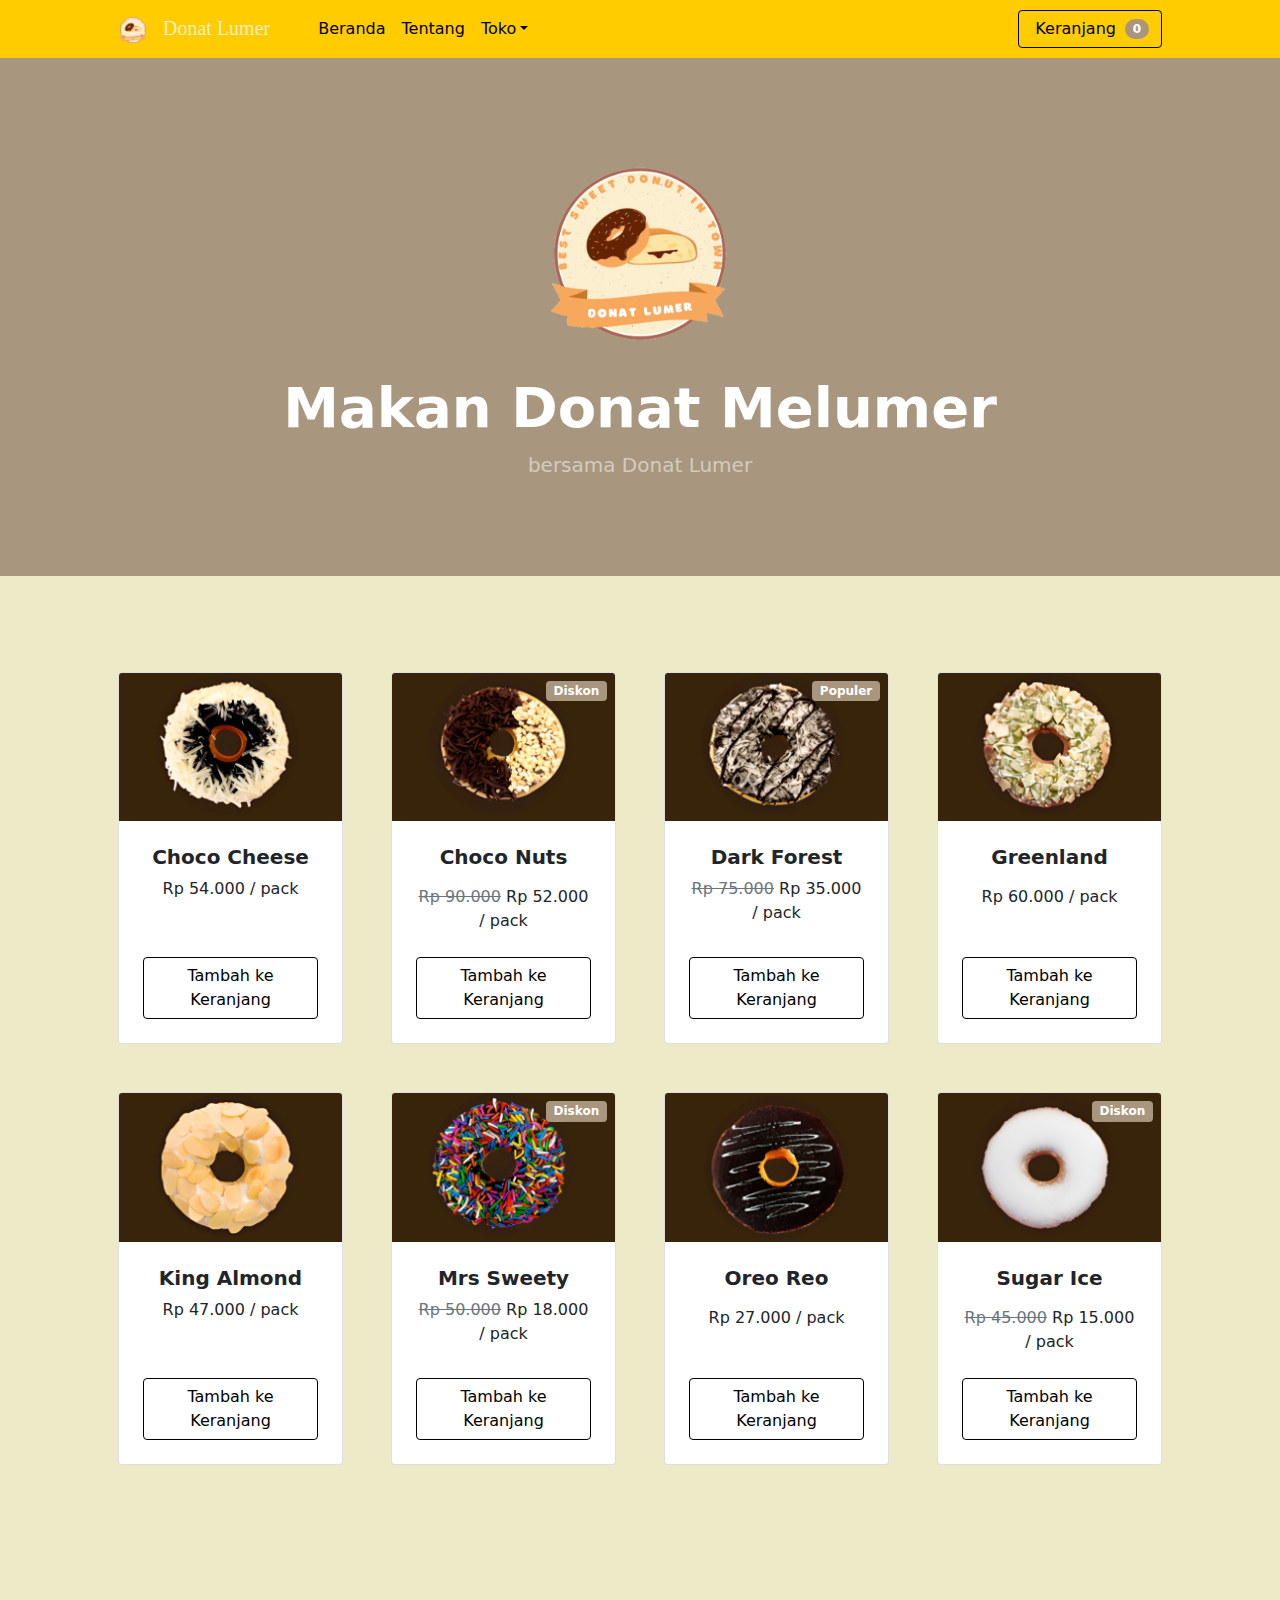
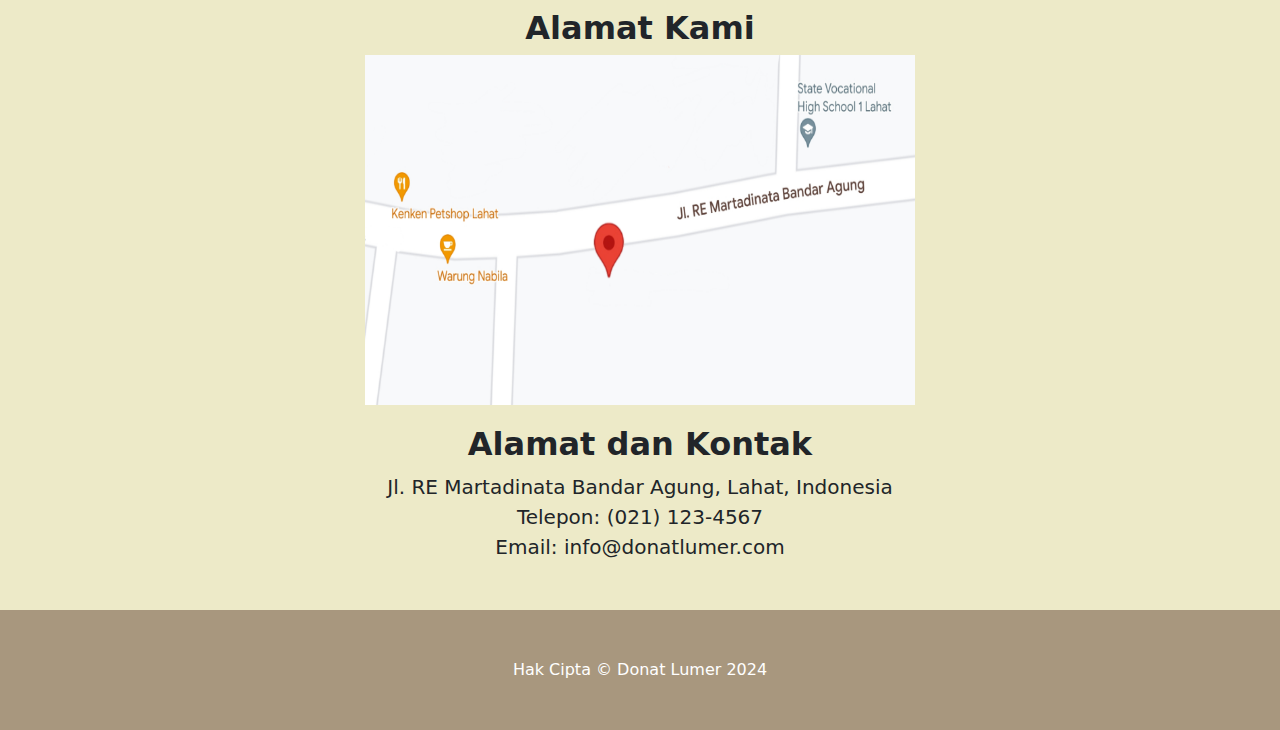
==== index.html @ 9f51c9f5 "Add files via upload" ====
<!DOCTYPE html>
<html lang="id">
<head>
    <meta charset="utf-8" />
    <meta name="viewport" content="width=device-width, initial-scale=1, shrink-to-fit=no" />
    <meta name="description" content="Toko Donat Lumer" />
    <meta name="author" content="Donat Lumer" />
    <title>Beranda Toko - Donat Lumer</title>
    <link rel="icon" type="image/x-icon" href="assets/logo.ico" />
    <link href="css/styles.css" rel="stylesheet" />
    <style>
        body {
            background-color: #EDEAC8;
        }
        .navbar {
            background-color: #ffcc00;
            position: sticky;
            top: 0;
            z-index: 1000;
        }
        .navbar-brand {
            color: #F0EEC3 !important;
            font-family: 'Comic Sans MS', 'Comic Sans', cursive;
        }
        .navbar-brand img {
            width: 30px;
            height: 30px;
            margin-right: 10px;
        }
        .navbar-nav .nav-link {
            color: #000000 !important;
            transition: color 0.3s;
        }
        .navbar-nav .nav-link:hover {
            color: #779CC3 !important;
        }
        .btn-outline-dark {
            border-color: #000000;
            color: #000000;
            transition: background-color 0.3s, color 0.3s;
        }
        .btn-outline-dark:hover {
            background-color: #EDEAC8;
            color: #779CC3;
        }
        .bg-dark {
            background-color: #A8977E !important;
        }
        .card, .dropdown-menu, .footer {
            background-color: #ffffff;
        }
        .badge {
            background-color: #2E4359;
        }
        .text-white {
            color: #000000;
        }
    </style>
</head>
<body>
    <nav class="navbar navbar-expand-lg navbar-light">
        <div class="container px-4 px-lg-5">
            <a class="navbar-brand" href="#!">
                <img src="assets/logo.png" alt="Logo Donat Lumer">
                Donat Lumer
            </a>
            <button class="navbar-toggler" type="button" data-bs-toggle="collapse" data-bs-target="#navbarSupportedContent" aria-controls="navbarSupportedContent" aria-expanded="false" aria-label="Toggle navigation"><span class="navbar-toggler-icon"></span></button>
            <div class="collapse navbar-collapse" id="navbarSupportedContent">
                <ul class="navbar-nav me-auto mb-2 mb-lg-0 ms-lg-4">
                    <li class="nav-item"><a class="nav-link active" aria-current="page" href="index.html">Beranda</a></li>
                    <li class="nav-item"><a class="nav-link" href="about.html">Tentang</a></li>
                    <li class="nav-item dropdown">
                        <a class="nav-link dropdown-toggle" id="navbarDropdown" href="#" role="button" data-bs-toggle="dropdown" aria-expanded="false">Toko</a>
                        <ul class="dropdown-menu" aria-labelledby="navbarDropdown">
                            <li><a class="dropdown-item" href="products.html">Semua Produk</a></li>
                            <li><hr class="dropdown-divider" /></li>
                            <li><a class="dropdown-item" href="popular.html">Produk Populer</a></li>
                            <li><a class="dropdown-item" href="new.html">Produk Baru</a></li>
                        </ul>
                    </li>
                </ul>
                <form class="d-flex">
                    <button class="btn btn-outline-dark" type="submit">
                        <i class="bi-cart-fill me-1"></i>
                        Keranjang
                        <span class="badge bg-dark text-white ms-1 rounded-pill">0</span>
                    </button>
                </form>
            </div>
        </div>
    </nav>
    <header class="bg-dark py-5">
        <div class="container px-4 px-lg-5 my-5">
            <div class="text-center text-white">
                <img src="assets/logo.png" alt="Logo Donat Lumer" style="width: 200px; height: 200px; margin-bottom: 20px;">
                <h1 class="display-4 fw-bolder">Makan Donat Melumer</h1>
                <p class="lead fw-normal text-white-50 mb-0">bersama Donat Lumer</p>
            </div>
        </div>
    </header>
    <section class="py-5">
        <div class="container px-4 px-lg-5 mt-5">
            <div class="row gx-4 gx-lg-5 row-cols-2 row-cols-md-3 row-cols-xl-4 justify-content-center">
                <!-- Card items here -->
				<div class="col mb-5">
                        <div class="card h-100">
                            <img class="card-img-top" src="assets\choco_cheese.jpg" alt="..." />
                            <div class="card-body p-4">
                                <div class="text-center">
                                    <h5 class="fw-bolder">Choco Cheese</h5>
                                    Rp 54.000 / pack
                                </div>
                            </div>
                            <div class="card-footer p-4 pt-0 border-top-0 bg-transparent">
                                <div class="text-center"><a class="btn btn-outline-dark mt-auto" href="#">Tambah ke Keranjang</a></div>
                            </div>
                        </div>
                    </div>
                    <div class="col mb-5">
                        <div class="card h-100">
                            <div class="badge bg-dark text-white position-absolute" style="top: 0.5rem; right: 0.5rem">Diskon</div>
                            <img class="card-img-top" src="assets\choco_nuts.jpg" alt="..." />
                            <div class="card-body p-4">
                                <div class="text-center">
                                    <h5 class="fw-bolder">Choco Nuts</h5>
                                    <div class="d-flex justify-content-center small text-warning mb-2">
                                        <div class="bi-star-fill"></div>
                                        <div class="bi-star-fill"></div>
                                        <div class="bi-star-fill"></div>
                                        <div class="bi-star-fill"></div>
                                        <div class="bi-star-fill"></div>
                                    </div>
                                    <span class="text-muted text-decoration-line-through">Rp 90.000</span>
                                    Rp 52.000 / pack
                                </div>
                            </div>
                            <div class="card-footer p-4 pt-0 border-top-0 bg-transparent">
                                <div class="text-center"><a class="btn btn-outline-dark mt-auto" href="#">Tambah ke Keranjang</a></div>
                            </div>
                        </div>
                    </div>
                    <div class="col mb-5">
                        <div class="card h-100">
                            <div class="badge bg-dark text-white position-absolute" style="top: 0.5rem; right: 0.5rem">Populer</div>
                            <img class="card-img-top" src="assets\dark_forest.jpg" alt="..." />
                            <div class="card-body p-4">
                                <div class="text-center">
                                    <h5 class="fw-bolder">Dark Forest</h5>
                                    <span class="text-muted text-decoration-line-through">Rp 75.000</span>
                                    Rp 35.000 / pack
                                </div>
                            </div>
                            <div class="card-footer p-4 pt-0 border-top-0 bg-transparent">
                                <div class="text-center"><a class="btn btn-outline-dark mt-auto" href="#">Tambah ke Keranjang</a></div>
                            </div>
                        </div>
                    </div>
                    <div class="col mb-5">
                        <div class="card h-100">
                            <img class="card-img-top" src="assets\greenland.jpg" alt="..." />
                            <div class="card-body p-4">
                                <div class="text-center">
                                    <h5 class="fw-bolder">Greenland</h5>
                                    <div class="d-flex justify-content-center small text-warning mb-2">
                                        <div class="bi-star-fill"></div>
                                        <div class="bi-star-fill"></div>
                                        <div class="bi-star-fill"></div>
                                        <div class="bi-star-fill"></div>
                                        <div class="bi-star-fill"></div>
                                    </div>
                                    Rp 60.000 / pack
                                </div>
                            </div>
                            <div class="card-footer p-4 pt-0 border-top-0 bg-transparent">
                                <div class="text-center"><a class="btn btn-outline-dark mt-auto" href="#">Tambah ke Keranjang</a></div>
                            </div>
                        </div>
                    </div>
                    <div class="col mb-5">
                        <div class="card h-100">
                            <img class="card-img-top" src="assets\king_almond.jpg" alt="..." />
                            <div class="card-body p-4">
                                <div class="text-center">
                                    <h5 class="fw-bolder">King Almond</h5>
                                    Rp 47.000 / pack
                                </div>
                            </div>
                            <div class="card-footer p-4 pt-0 border-top-0 bg-transparent">
                                <div class="text-center"><a class="btn btn-outline-dark mt-auto" href="#">Tambah ke Keranjang</a></div>
                            </div>
                        </div>
                    </div>
                    <div class="col mb-5">
                        <div class="card h-100">
                            <div class="badge bg-dark text-white position-absolute" style="top: 0.5rem; right: 0.5rem">Diskon</div>
                            <img class="card-img-top" src="assets\mrs_sweety.jpg" alt="..." />
                            <div class="card-body p-4">
                                <div class="text-center">
                                    <h5 class="fw-bolder">Mrs Sweety</h5>
                                    <span class="text-muted text-decoration-line-through">Rp 50.000</span>
									Rp 18.000 / pack 
                                </div>
                            </div>
                            <div class="card-footer p-4 pt-0 border-top-0 bg-transparent">
                                <div class="text-center"><a class="btn btn-outline-dark mt-auto" href="#">Tambah ke Keranjang</a></div>
                            </div>
                        </div>
                    </div>
                    <div class="col mb-5">
                        <div class="card h-100">
                           
                            <img class="card-img-top" src="assets\oreo_reo.jpg" alt="..." />
                            <div class="card-body p-4">
                                <div class="text-center">
                                    <h5 class="fw-bolder">Oreo Reo</h5>
                                    <div class="d-flex justify-content-center small text-warning mb-2">
                                        <div class="bi-star-fill"></div>
                                        <div class="bi-star-fill"></div>
                                        <div class="bi-star-fill"></div>
                                        <div class="bi-star-fill"></div>
                                        <div class="bi-star-fill"></div>
                                    </div>
                                    Rp 27.000 / pack
                                </div>
                            </div>
                            <div class="card-footer p-4 pt-0 border-top-0 bg-transparent">
                                <div class="text-center"><a class="btn btn-outline-dark mt-auto" href="#">Tambah ke Keranjang</a></div>
                            </div>
                        </div>
                    </div>
                    <div class="col mb-5">
                        <div class="card h-100">
                            <div class="badge bg-dark text-white position-absolute" style="top: 0.5rem; right: 0.5rem">Diskon</div>
                            <img class="card-img-top" src="assets\sugar_ice.jpg" alt="..." />
                            <div class="card-body p-4">
                                <div class="text-center">
                                    <h5 class="fw-bolder">Sugar Ice</h5>
                                    <div class="d-flex justify-content-center small text-warning mb-2">
                                        <div class="bi-star-fill"></div>
                                        <div class="bi-star-fill"></div>
                                        <div class="bi-star-fill"></div>
                                        <div class="bi-star-fill"></div>
                                        <div class="bi-star-fill"></div>
                                    </div>
									<span class="text-muted text-decoration-line-through">Rp 45.000</span>
                                    Rp 15.000 / pack
                                </div>
                            </div>
                            <div class="card-footer p-4 pt-0 border-top-0 bg-transparent">
                                <div class="text-center"><a class="btn btn-outline-dark mt-auto" href="#">Tambah ke Keranjang</a></div>
                            </div>
                        </div>
                    </div>
            </div>
        </div>
    </section>
	<section class="py-5">
        <div class="container px-4 px-lg-5">
            <div class="text-center">
						<h2 class="fw-bolder">Alamat Kami</h2>
						<img src="assets\alamat.jpg" alt="Lokasi Donat Lumer" class="img-fluid" style="width: 550px; height: 350px; margin-bottom: 20px;">
						<div class="container px-4 px-lg-5 text-center">
					<h2 class="fw-bolder">Alamat dan Kontak</h2>
					<p class="lead mb-0">Jl. RE Martadinata Bandar Agung, Lahat, Indonesia</p>
					<p class="lead mb-0">Telepon: (021) 123-4567</p>
					<p class="lead mb-0">Email: info@donatlumer.com</p>
            </div>
        </div>
    </section>
    <footer class="py-5 bg-dark">
        <div class="container"><p class="m-0 text-center text-white">Hak Cipta &copy; Donat Lumer 2024</p></div>
    </footer>
    <script src="js/scripts.js"></script>
</body>
</html>
---- css/styles.css ----
@charset "UTF-8";
:root {
  --bs-blue: #0d6efd;
  --bs-indigo: #6610f2;
  --bs-purple: #6f42c1;
  --bs-pink: #d63384;
  --bs-red: #dc3545;
  --bs-orange: #fd7e14;
  --bs-yellow: #ffc107;
  --bs-green: #198754;
  --bs-teal: #20c997;
  --bs-cyan: #0dcaf0;
  --bs-white: #fff;
  --bs-gray: #6c757d;
  --bs-gray-dark: #343a40;
  --bs-gray-100: #f8f9fa;
  --bs-gray-200: #e9ecef;
  --bs-gray-300: #dee2e6;
  --bs-gray-400: #ced4da;
  --bs-gray-500: #adb5bd;
  --bs-gray-600: #6c757d;
  --bs-gray-700: #495057;
  --bs-gray-800: #343a40;
  --bs-gray-900: #212529;
  --bs-primary: #0d6efd;
  --bs-secondary: #6c757d;
  --bs-success: #198754;
  --bs-info: #0dcaf0;
  --bs-warning: #ffc107;
  --bs-danger: #dc3545;
  --bs-light: #f8f9fa;
  --bs-dark: #212529;
  --bs-primary-rgb: 13, 110, 253;
  --bs-secondary-rgb: 108, 117, 125;
  --bs-success-rgb: 25, 135, 84;
  --bs-info-rgb: 13, 202, 240;
  --bs-warning-rgb: 255, 193, 7;
  --bs-danger-rgb: 220, 53, 69;
  --bs-light-rgb: 248, 249, 250;
  --bs-dark-rgb: 33, 37, 41;
  --bs-white-rgb: 255, 255, 255;
  --bs-black-rgb: 0, 0, 0;
  --bs-body-color-rgb: 33, 37, 41;
  --bs-body-bg-rgb: 255, 255, 255;
  --bs-font-sans-serif: system-ui, -apple-system, "Segoe UI", Roboto, "Helvetica Neue", Arial, "Noto Sans", "Liberation Sans", sans-serif, "Apple Color Emoji", "Segoe UI Emoji", "Segoe UI Symbol", "Noto Color Emoji";
  --bs-font-monospace: SFMono-Regular, Menlo, Monaco, Consolas, "Liberation Mono", "Courier New", monospace;
  --bs-gradient: linear-gradient(180deg, rgba(255, 255, 255, 0.15), rgba(255, 255, 255, 0));
  --bs-body-font-family: var(--bs-font-sans-serif);
  --bs-body-font-size: 1rem;
  --bs-body-font-weight: 400;
  --bs-body-line-height: 1.5;
  --bs-body-color: #212529;
  --bs-body-bg: #fff;
}

*,
*::before,
*::after {
  box-sizing: border-box;
}

@media (prefers-reduced-motion: no-preference) {
  :root {
    scroll-behavior: smooth;
  }
}

body {
  margin: 0;
  font-family: var(--bs-body-font-family);
  font-size: var(--bs-body-font-size);
  font-weight: var(--bs-body-font-weight);
  line-height: var(--bs-body-line-height);
  color: var(--bs-body-color);
  text-align: var(--bs-body-text-align);
  background-color: var(--bs-body-bg);
  -webkit-text-size-adjust: 100%;
  -webkit-tap-highlight-color: rgba(0, 0, 0, 0);
}

hr {
  margin: 1rem 0;
  color: inherit;
  background-color: currentColor;
  border: 0;
  opacity: 0.25;
}

hr:not([size]) {
  height: 1px;
}

h6, .h6, h5, .h5, h4, .h4, h3, .h3, h2, .h2, h1, .h1 {
  margin-top: 0;
  margin-bottom: 0.5rem;
  font-weight: 500;
  line-height: 1.2;
}

h1, .h1 {
  font-size: calc(1.375rem + 1.5vw);
}
@media (min-width: 1200px) {
  h1, .h1 {
    font-size: 2.5rem;
  }
}

h2, .h2 {
  font-size: calc(1.325rem + 0.9vw);
}
@media (min-width: 1200px) {
  h2, .h2 {
    font-size: 2rem;
  }
}

h3, .h3 {
  font-size: calc(1.3rem + 0.6vw);
}
@media (min-width: 1200px) {
  h3, .h3 {
    font-size: 1.75rem;
  }
}

h4, .h4 {
  font-size: calc(1.275rem + 0.3vw);
}
@media (min-width: 1200px) {
  h4, .h4 {
    font-size: 1.5rem;
  }
}

h5, .h5 {
  font-size: 1.25rem;
}

h6, .h6 {
  font-size: 1rem;
}

p {
  margin-top: 0;
  margin-bottom: 1rem;
}

abbr[title],
abbr[data-bs-original-title] {
  -webkit-text-decoration: underline dotted;
          text-decoration: underline dotted;
  cursor: help;
  -webkit-text-decoration-skip-ink: none;
          text-decoration-skip-ink: none;
}

address {
  margin-bottom: 1rem;
  font-style: normal;
  line-height: inherit;
}

ol,
ul {
  padding-left: 2rem;
}

ol,
ul,
dl {
  margin-top: 0;
  margin-bottom: 1rem;
}

ol ol,
ul ul,
ol ul,
ul ol {
  margin-bottom: 0;
}

dt {
  font-weight: 700;
}

dd {
  margin-bottom: 0.5rem;
  margin-left: 0;
}

blockquote {
  margin: 0 0 1rem;
}

b,
strong {
  font-weight: bolder;
}

small, .small {
  font-size: 0.875em;
}

mark, .mark {
  padding: 0.2em;
  background-color: #fcf8e3;
}

sub,
sup {
  position: relative;
  font-size: 0.75em;
  line-height: 0;
  vertical-align: baseline;
}

sub {
  bottom: -0.25em;
}

sup {
  top: -0.5em;
}

a {
  color: #0d6efd;
  text-decoration: underline;
}
a:hover {
  color: #0a58ca;
}

a:not([href]):not([class]), a:not([href]):not([class]):hover {
  color: inherit;
  text-decoration: none;
}

pre,
code,
kbd,
samp {
  font-family: var(--bs-font-monospace);
  font-size: 1em;
  direction: ltr /* rtl:ignore */;
  unicode-bidi: bidi-override;
}

pre {
  display: block;
  margin-top: 0;
  margin-bottom: 1rem;
  overflow: auto;
  font-size: 0.875em;
}
pre code {
  font-size: inherit;
  color: inherit;
  word-break: normal;
}

code {
  font-size: 0.875em;
  color: #d63384;
  word-wrap: break-word;
}
a > code {
  color: inherit;
}

kbd {
  padding: 0.2rem 0.4rem;
  font-size: 0.875em;
  color: #fff;
  background-color: #212529;
  border-radius: 0.2rem;
}
kbd kbd {
  padding: 0;
  font-size: 1em;
  font-weight: 700;
}

figure {
  margin: 0 0 1rem;
}

img,
svg {
  vertical-align: middle;
}

table {
  caption-side: bottom;
  border-collapse: collapse;
}

caption {
  padding-top: 0.5rem;
  padding-bottom: 0.5rem;
  color: #6c757d;
  text-align: left;
}

th {
  text-align: inherit;
  text-align: -webkit-match-parent;
}

thead,
tbody,
tfoot,
tr,
td,
th {
  border-color: inherit;
  border-style: solid;
  border-width: 0;
}

label {
  display: inline-block;
}

button {
  border-radius: 0;
}

button:focus:not(:focus-visible) {
  outline: 0;
}

input,
button,
select,
optgroup,
textarea {
  margin: 0;
  font-family: inherit;
  font-size: inherit;
  line-height: inherit;
}

button,
select {
  text-transform: none;
}

[role=button] {
  cursor: pointer;
}

select {
  word-wrap: normal;
}
select:disabled {
  opacity: 1;
}

[list]::-webkit-calendar-picker-indicator {
  display: none;
}

button,
[type=button],
[type=reset],
[type=submit] {
  -webkit-appearance: button;
}
button:not(:disabled),
[type=button]:not(:disabled),
[type=reset]:not(:disabled),
[type=submit]:not(:disabled) {
  cursor: pointer;
}

::-moz-focus-inner {
  padding: 0;
  border-style: none;
}

textarea {
  resize: vertical;
}

fieldset {
  min-width: 0;
  padding: 0;
  margin: 0;
  border: 0;
}

legend {
  float: left;
  width: 100%;
  padding: 0;
  margin-bottom: 0.5rem;
  font-size: calc(1.275rem + 0.3vw);
  line-height: inherit;
}
@media (min-width: 1200px) {
  legend {
    font-size: 1.5rem;
  }
}
legend + * {
  clear: left;
}

::-webkit-datetime-edit-fields-wrapper,
::-webkit-datetime-edit-text,
::-webkit-datetime-edit-minute,
::-webkit-datetime-edit-hour-field,
::-webkit-datetime-edit-day-field,
::-webkit-datetime-edit-month-field,
::-webkit-datetime-edit-year-field {
  padding: 0;
}

::-webkit-inner-spin-button {
  height: auto;
}

[type=search] {
  outline-offset: -2px;
  -webkit-appearance: textfield;
}


::-webkit-search-decoration {
  -webkit-appearance: none;
}

::-webkit-color-swatch-wrapper {
  padding: 0;
}

::-webkit-file-upload-button {
  font: inherit;
}

::file-selector-button {
  font: inherit;
}

::-webkit-file-upload-button {
  font: inherit;
  -webkit-appearance: button;
}

output {
  display: inline-block;
}

iframe {
  border: 0;
}

summary {
  display: list-item;
  cursor: pointer;
}

progress {
  vertical-align: baseline;
}

[hidden] {
  display: none !important;
}

.lead {
  font-size: 1.25rem;
  font-weight: 300;
}

.display-1 {
  font-size: calc(1.625rem + 4.5vw);
  font-weight: 300;
  line-height: 1.2;
}
@media (min-width: 1200px) {
  .display-1 {
    font-size: 5rem;
  }
}

.display-2 {
  font-size: calc(1.575rem + 3.9vw);
  font-weight: 300;
  line-height: 1.2;
}
@media (min-width: 1200px) {
  .display-2 {
    font-size: 4.5rem;
  }
}

.display-3 {
  font-size: calc(1.525rem + 3.3vw);
  font-weight: 300;
  line-height: 1.2;
}
@media (min-width: 1200px) {
  .display-3 {
    font-size: 4rem;
  }
}

.display-4 {
  font-size: calc(1.475rem + 2.7vw);
  font-weight: 300;
  line-height: 1.2;
}
@media (min-width: 1200px) {
  .display-4 {
    font-size: 3.5rem;
  }
}

.display-5 {
  font-size: calc(1.425rem + 2.1vw);
  font-weight: 300;
  line-height: 1.2;
}
@media (min-width: 1200px) {
  .display-5 {
    font-size: 3rem;
  }
}

.display-6 {
  font-size: calc(1.375rem + 1.5vw);
  font-weight: 300;
  line-height: 1.2;
}
@media (min-width: 1200px) {
  .display-6 {
    font-size: 2.5rem;
  }
}

.list-unstyled {
  padding-left: 0;
  list-style: none;
}

.list-inline {
  padding-left: 0;
  list-style: none;
}

.list-inline-item {
  display: inline-block;
}
.list-inline-item:not(:last-child) {
  margin-right: 0.5rem;
}

.initialism {
  font-size: 0.875em;
  text-transform: uppercase;
}

.blockquote {
  margin-bottom: 1rem;
  font-size: 1.25rem;
}
.blockquote > :last-child {
  margin-bottom: 0;
}

.blockquote-footer {
  margin-top: -1rem;
  margin-bottom: 1rem;
  font-size: 0.875em;
  color: #6c757d;
}
.blockquote-footer::before {
  content: "— ";
}

.img-fluid {
  max-width: 100%;
  height: auto;
}

.img-thumbnail {
  padding: 0.25rem;
  background-color: #fff;
  border: 1px solid #dee2e6;
  border-radius: 0.25rem;
  max-width: 100%;
  height: auto;
}

.figure {
  display: inline-block;
}

.figure-img {
  margin-bottom: 0.5rem;
  line-height: 1;
}

.figure-caption {
  font-size: 0.875em;
  color: #6c757d;
}

.container,
.container-fluid,
.container-xxl,
.container-xl,
.container-lg,
.container-md,
.container-sm {
  width: 100%;
  padding-right: var(--bs-gutter-x, 0.75rem);
  padding-left: var(--bs-gutter-x, 0.75rem);
  margin-right: auto;
  margin-left: auto;
}

@media (min-width: 576px) {
  .container-sm, .container {
    max-width: 540px;
  }
}
@media (min-width: 768px) {
  .container-md, .container-sm, .container {
    max-width: 720px;
  }
}
@media (min-width: 992px) {
  .container-lg, .container-md, .container-sm, .container {
    max-width: 960px;
  }
}
@media (min-width: 1200px) {
  .container-xl, .container-lg, .container-md, .container-sm, .container {
    max-width: 1140px;
  }
}
@media (min-width: 1400px) {
  .container-xxl, .container-xl, .container-lg, .container-md, .container-sm, .container {
    max-width: 1320px;
  }
}
.row {
  --bs-gutter-x: 1.5rem;
  --bs-gutter-y: 0;
  display: flex;
  flex-wrap: wrap;
  margin-top: calc(-1 * var(--bs-gutter-y));
  margin-right: calc(-0.5 * var(--bs-gutter-x));
  margin-left: calc(-0.5 * var(--bs-gutter-x));
}
.row > * {
  flex-shrink: 0;
  width: 100%;
  max-width: 100%;
  padding-right: calc(var(--bs-gutter-x) * 0.5);
  padding-left: calc(var(--bs-gutter-x) * 0.5);
  margin-top: var(--bs-gutter-y);
}

.col {
  flex: 1 0 0%;
}

.row-cols-auto > * {
  flex: 0 0 auto;
  width: auto;
}

.row-cols-1 > * {
  flex: 0 0 auto;
  width: 100%;
}

.row-cols-2 > * {
  flex: 0 0 auto;
  width: 50%;
}

.row-cols-3 > * {
  flex: 0 0 auto;
  width: 33.3333333333%;
}

.row-cols-4 > * {
  flex: 0 0 auto;
  width: 25%;
}

.row-cols-5 > * {
  flex: 0 0 auto;
  width: 20%;
}

.row-cols-6 > * {
  flex: 0 0 auto;
  width: 16.6666666667%;
}

.col-auto {
  flex: 0 0 auto;
  width: auto;
}

.col-1 {
  flex: 0 0 auto;
  width: 8.33333333%;
}

.col-2 {
  flex: 0 0 auto;
  width: 16.66666667%;
}

.col-3 {
  flex: 0 0 auto;
  width: 25%;
}

.col-4 {
  flex: 0 0 auto;
  width: 33.33333333%;
}

.col-5 {
  flex: 0 0 auto;
  width: 41.66666667%;
}

.col-6 {
  flex: 0 0 auto;
  width: 50%;
}

.col-7 {
  flex: 0 0 auto;
  width: 58.33333333%;
}

.col-8 {
  flex: 0 0 auto;
  width: 66.66666667%;
}

.col-9 {
  flex: 0 0 auto;
  width: 75%;
}

.col-10 {
  flex: 0 0 auto;
  width: 83.33333333%;
}

.col-11 {
  flex: 0 0 auto;
  width: 91.66666667%;
}

.col-12 {
  flex: 0 0 auto;
  width: 100%;
}

.offset-1 {
  margin-left: 8.33333333%;
}

.offset-2 {
  margin-left: 16.66666667%;
}

.offset-3 {
  margin-left: 25%;
}

.offset-4 {
  margin-left: 33.33333333%;
}

.offset-5 {
  margin-left: 41.66666667%;
}

.offset-6 {
  margin-left: 50%;
}

.offset-7 {
  margin-left: 58.33333333%;
}

.offset-8 {
  margin-left: 66.66666667%;
}

.offset-9 {
  margin-left: 75%;
}

.offset-10 {
  margin-left: 83.33333333%;
}

.offset-11 {
  margin-left: 91.66666667%;
}

.g-0,
.gx-0 {
  --bs-gutter-x: 0;
}

.g-0,
.gy-0 {
  --bs-gutter-y: 0;
}

.g-1,
.gx-1 {
  --bs-gutter-x: 0.25rem;
}

.g-1,
.gy-1 {
  --bs-gutter-y: 0.25rem;
}

.g-2,
.gx-2 {
  --bs-gutter-x: 0.5rem;
}

.g-2,
.gy-2 {
  --bs-gutter-y: 0.5rem;
}

.g-3,
.gx-3 {
  --bs-gutter-x: 1rem;
}

.g-3,
.gy-3 {
  --bs-gutter-y: 1rem;
}

.g-4,
.gx-4 {
  --bs-gutter-x: 1.5rem;
}

.g-4,
.gy-4 {
  --bs-gutter-y: 1.5rem;
}

.g-5,
.gx-5 {
  --bs-gutter-x: 3rem;
}

.g-5,
.gy-5 {
  --bs-gutter-y: 3rem;
}

@media (min-width: 576px) {
  .col-sm {
    flex: 1 0 0%;
  }

  .row-cols-sm-auto > * {
    flex: 0 0 auto;
    width: auto;
  }

  .row-cols-sm-1 > * {
    flex: 0 0 auto;
    width: 100%;
  }

  .row-cols-sm-2 > * {
    flex: 0 0 auto;
    width: 50%;
  }

  .row-cols-sm-3 > * {
    flex: 0 0 auto;
    width: 33.3333333333%;
  }

  .row-cols-sm-4 > * {
    flex: 0 0 auto;
    width: 25%;
  }

  .row-cols-sm-5 > * {
    flex: 0 0 auto;
    width: 20%;
  }

  .row-cols-sm-6 > * {
    flex: 0 0 auto;
    width: 16.6666666667%;
  }

  .col-sm-auto {
    flex: 0 0 auto;
    width: auto;
  }

  .col-sm-1 {
    flex: 0 0 auto;
    width: 8.33333333%;
  }

  .col-sm-2 {
    flex: 0 0 auto;
    width: 16.66666667%;
  }

  .col-sm-3 {
    flex: 0 0 auto;
    width: 25%;
  }

  .col-sm-4 {
    flex: 0 0 auto;
    width: 33.33333333%;
  }

  .col-sm-5 {
    flex: 0 0 auto;
    width: 41.66666667%;
  }

  .col-sm-6 {
    flex: 0 0 auto;
    width: 50%;
  }

  .col-sm-7 {
    flex: 0 0 auto;
    width: 58.33333333%;
  }

  .col-sm-8 {
    flex: 0 0 auto;
    width: 66.66666667%;
  }

  .col-sm-9 {
    flex: 0 0 auto;
    width: 75%;
  }

  .col-sm-10 {
    flex: 0 0 auto;
    width: 83.33333333%;
  }

  .col-sm-11 {
    flex: 0 0 auto;
    width: 91.66666667%;
  }

  .col-sm-12 {
    flex: 0 0 auto;
    width: 100%;
  }

  .offset-sm-0 {
    margin-left: 0;
  }

  .offset-sm-1 {
    margin-left: 8.33333333%;
  }

  .offset-sm-2 {
    margin-left: 16.66666667%;
  }

  .offset-sm-3 {
    margin-left: 25%;
  }

  .offset-sm-4 {
    margin-left: 33.33333333%;
  }

  .offset-sm-5 {
    margin-left: 41.66666667%;
  }

  .offset-sm-6 {
    margin-left: 50%;
  }

  .offset-sm-7 {
    margin-left: 58.33333333%;
  }

  .offset-sm-8 {
    margin-left: 66.66666667%;
  }

  .offset-sm-9 {
    margin-left: 75%;
  }

  .offset-sm-10 {
    margin-left: 83.33333333%;
  }

  .offset-sm-11 {
    margin-left: 91.66666667%;
  }

  .g-sm-0,
.gx-sm-0 {
    --bs-gutter-x: 0;
  }

  .g-sm-0,
.gy-sm-0 {
    --bs-gutter-y: 0;
  }

  .g-sm-1,
.gx-sm-1 {
    --bs-gutter-x: 0.25rem;
  }

  .g-sm-1,
.gy-sm-1 {
    --bs-gutter-y: 0.25rem;
  }

  .g-sm-2,
.gx-sm-2 {
    --bs-gutter-x: 0.5rem;
  }

  .g-sm-2,
.gy-sm-2 {
    --bs-gutter-y: 0.5rem;
  }

  .g-sm-3,
.gx-sm-3 {
    --bs-gutter-x: 1rem;
  }

  .g-sm-3,
.gy-sm-3 {
    --bs-gutter-y: 1rem;
  }

  .g-sm-4,
.gx-sm-4 {
    --bs-gutter-x: 1.5rem;
  }

  .g-sm-4,
.gy-sm-4 {
    --bs-gutter-y: 1.5rem;
  }

  .g-sm-5,
.gx-sm-5 {
    --bs-gutter-x: 3rem;
  }

  .g-sm-5,
.gy-sm-5 {
    --bs-gutter-y: 3rem;
  }
}
@media (min-width: 768px) {
  .col-md {
    flex: 1 0 0%;
  }

  .row-cols-md-auto > * {
    flex: 0 0 auto;
    width: auto;
  }

  .row-cols-md-1 > * {
    flex: 0 0 auto;
    width: 100%;
  }

  .row-cols-md-2 > * {
    flex: 0 0 auto;
    width: 50%;
  }

  .row-cols-md-3 > * {
    flex: 0 0 auto;
    width: 33.3333333333%;
  }

  .row-cols-md-4 > * {
    flex: 0 0 auto;
    width: 25%;
  }

  .row-cols-md-5 > * {
    flex: 0 0 auto;
    width: 20%;
  }

  .row-cols-md-6 > * {
    flex: 0 0 auto;
    width: 16.6666666667%;
  }

  .col-md-auto {
    flex: 0 0 auto;
    width: auto;
  }

  .col-md-1 {
    flex: 0 0 auto;
    width: 8.33333333%;
  }

  .col-md-2 {
    flex: 0 0 auto;
    width: 16.66666667%;
  }

  .col-md-3 {
    flex: 0 0 auto;
    width: 25%;
  }

  .col-md-4 {
    flex: 0 0 auto;
    width: 33.33333333%;
  }

  .col-md-5 {
    flex: 0 0 auto;
    width: 41.66666667%;
  }

  .col-md-6 {
    flex: 0 0 auto;
    width: 50%;
  }

  .col-md-7 {
    flex: 0 0 auto;
    width: 58.33333333%;
  }

  .col-md-8 {
    flex: 0 0 auto;
    width: 66.66666667%;
  }

  .col-md-9 {
    flex: 0 0 auto;
    width: 75%;
  }

  .col-md-10 {
    flex: 0 0 auto;
    width: 83.33333333%;
  }

  .col-md-11 {
    flex: 0 0 auto;
    width: 91.66666667%;
  }

  .col-md-12 {
    flex: 0 0 auto;
    width: 100%;
  }

  .offset-md-0 {
    margin-left: 0;
  }

  .offset-md-1 {
    margin-left: 8.33333333%;
  }

  .offset-md-2 {
    margin-left: 16.66666667%;
  }

  .offset-md-3 {
    margin-left: 25%;
  }

  .offset-md-4 {
    margin-left: 33.33333333%;
  }

  .offset-md-5 {
    margin-left: 41.66666667%;
  }

  .offset-md-6 {
    margin-left: 50%;
  }

  .offset-md-7 {
    margin-left: 58.33333333%;
  }

  .offset-md-8 {
    margin-left: 66.66666667%;
  }

  .offset-md-9 {
    margin-left: 75%;
  }

  .offset-md-10 {
    margin-left: 83.33333333%;
  }

  .offset-md-11 {
    margin-left: 91.66666667%;
  }

  .g-md-0,
.gx-md-0 {
    --bs-gutter-x: 0;
  }

  .g-md-0,
.gy-md-0 {
    --bs-gutter-y: 0;
  }

  .g-md-1,
.gx-md-1 {
    --bs-gutter-x: 0.25rem;
  }

  .g-md-1,
.gy-md-1 {
    --bs-gutter-y: 0.25rem;
  }

  .g-md-2,
.gx-md-2 {
    --bs-gutter-x: 0.5rem;
  }

  .g-md-2,
.gy-md-2 {
    --bs-gutter-y: 0.5rem;
  }

  .g-md-3,
.gx-md-3 {
    --bs-gutter-x: 1rem;
  }

  .g-md-3,
.gy-md-3 {
    --bs-gutter-y: 1rem;
  }

  .g-md-4,
.gx-md-4 {
    --bs-gutter-x: 1.5rem;
  }

  .g-md-4,
.gy-md-4 {
    --bs-gutter-y: 1.5rem;
  }

  .g-md-5,
.gx-md-5 {
    --bs-gutter-x: 3rem;
  }

  .g-md-5,
.gy-md-5 {
    --bs-gutter-y: 3rem;
  }
}
@media (min-width: 992px) {
  .col-lg {
    flex: 1 0 0%;
  }

  .row-cols-lg-auto > * {
    flex: 0 0 auto;
    width: auto;
  }

  .row-cols-lg-1 > * {
    flex: 0 0 auto;
    width: 100%;
  }

  .row-cols-lg-2 > * {
    flex: 0 0 auto;
    width: 50%;
  }

  .row-cols-lg-3 > * {
    flex: 0 0 auto;
    width: 33.3333333333%;
  }

  .row-cols-lg-4 > * {
    flex: 0 0 auto;
    width: 25%;
  }

  .row-cols-lg-5 > * {
    flex: 0 0 auto;
    width: 20%;
  }

  .row-cols-lg-6 > * {
    flex: 0 0 auto;
    width: 16.6666666667%;
  }

  .col-lg-auto {
    flex: 0 0 auto;
    width: auto;
  }

  .col-lg-1 {
    flex: 0 0 auto;
    width: 8.33333333%;
  }

  .col-lg-2 {
    flex: 0 0 auto;
    width: 16.66666667%;
  }

  .col-lg-3 {
    flex: 0 0 auto;
    width: 25%;
  }

  .col-lg-4 {
    flex: 0 0 auto;
    width: 33.33333333%;
  }

  .col-lg-5 {
    flex: 0 0 auto;
    width: 41.66666667%;
  }

  .col-lg-6 {
    flex: 0 0 auto;
    width: 50%;
  }

  .col-lg-7 {
    flex: 0 0 auto;
    width: 58.33333333%;
  }

  .col-lg-8 {
    flex: 0 0 auto;
    width: 66.66666667%;
  }

  .col-lg-9 {
    flex: 0 0 auto;
    width: 75%;
  }

  .col-lg-10 {
    flex: 0 0 auto;
    width: 83.33333333%;
  }

  .col-lg-11 {
    flex: 0 0 auto;
    width: 91.66666667%;
  }

  .col-lg-12 {
    flex: 0 0 auto;
    width: 100%;
  }

  .offset-lg-0 {
    margin-left: 0;
  }

  .offset-lg-1 {
    margin-left: 8.33333333%;
  }

  .offset-lg-2 {
    margin-left: 16.66666667%;
  }

  .offset-lg-3 {
    margin-left: 25%;
  }

  .offset-lg-4 {
    margin-left: 33.33333333%;
  }

  .offset-lg-5 {
    margin-left: 41.66666667%;
  }

  .offset-lg-6 {
    margin-left: 50%;
  }

  .offset-lg-7 {
    margin-left: 58.33333333%;
  }

  .offset-lg-8 {
    margin-left: 66.66666667%;
  }

  .offset-lg-9 {
    margin-left: 75%;
  }

  .offset-lg-10 {
    margin-left: 83.33333333%;
  }

  .offset-lg-11 {
    margin-left: 91.66666667%;
  }

  .g-lg-0,
.gx-lg-0 {
    --bs-gutter-x: 0;
  }

  .g-lg-0,
.gy-lg-0 {
    --bs-gutter-y: 0;
  }

  .g-lg-1,
.gx-lg-1 {
    --bs-gutter-x: 0.25rem;
  }

  .g-lg-1,
.gy-lg-1 {
    --bs-gutter-y: 0.25rem;
  }

  .g-lg-2,
.gx-lg-2 {
    --bs-gutter-x: 0.5rem;
  }

  .g-lg-2,
.gy-lg-2 {
    --bs-gutter-y: 0.5rem;
  }

  .g-lg-3,
.gx-lg-3 {
    --bs-gutter-x: 1rem;
  }

  .g-lg-3,
.gy-lg-3 {
    --bs-gutter-y: 1rem;
  }

  .g-lg-4,
.gx-lg-4 {
    --bs-gutter-x: 1.5rem;
  }

  .g-lg-4,
.gy-lg-4 {
    --bs-gutter-y: 1.5rem;
  }

  .g-lg-5,
.gx-lg-5 {
    --bs-gutter-x: 3rem;
  }

  .g-lg-5,
.gy-lg-5 {
    --bs-gutter-y: 3rem;
  }
}
@media (min-width: 1200px) {
  .col-xl {
    flex: 1 0 0%;
  }

  .row-cols-xl-auto > * {
    flex: 0 0 auto;
    width: auto;
  }

  .row-cols-xl-1 > * {
    flex: 0 0 auto;
    width: 100%;
  }

  .row-cols-xl-2 > * {
    flex: 0 0 auto;
    width: 50%;
  }

  .row-cols-xl-3 > * {
    flex: 0 0 auto;
    width: 33.3333333333%;
  }

  .row-cols-xl-4 > * {
    flex: 0 0 auto;
    width: 25%;
  }

  .row-cols-xl-5 > * {
    flex: 0 0 auto;
    width: 20%;
  }

  .row-cols-xl-6 > * {
    flex: 0 0 auto;
    width: 16.6666666667%;
  }

  .col-xl-auto {
    flex: 0 0 auto;
    width: auto;
  }

  .col-xl-1 {
    flex: 0 0 auto;
    width: 8.33333333%;
  }

  .col-xl-2 {
    flex: 0 0 auto;
    width: 16.66666667%;
  }

  .col-xl-3 {
    flex: 0 0 auto;
    width: 25%;
  }

  .col-xl-4 {
    flex: 0 0 auto;
    width: 33.33333333%;
  }

  .col-xl-5 {
    flex: 0 0 auto;
    width: 41.66666667%;
  }

  .col-xl-6 {
    flex: 0 0 auto;
    width: 50%;
  }

  .col-xl-7 {
    flex: 0 0 auto;
    width: 58.33333333%;
  }

  .col-xl-8 {
    flex: 0 0 auto;
    width: 66.66666667%;
  }

  .col-xl-9 {
    flex: 0 0 auto;
    width: 75%;
  }

  .col-xl-10 {
    flex: 0 0 auto;
    width: 83.33333333%;
  }

  .col-xl-11 {
    flex: 0 0 auto;
    width: 91.66666667%;
  }

  .col-xl-12 {
    flex: 0 0 auto;
    width: 100%;
  }

  .offset-xl-0 {
    margin-left: 0;
  }

  .offset-xl-1 {
    margin-left: 8.33333333%;
  }

  .offset-xl-2 {
    margin-left: 16.66666667%;
  }

  .offset-xl-3 {
    margin-left: 25%;
  }

  .offset-xl-4 {
    margin-left: 33.33333333%;
  }

  .offset-xl-5 {
    margin-left: 41.66666667%;
  }

  .offset-xl-6 {
    margin-left: 50%;
  }

  .offset-xl-7 {
    margin-left: 58.33333333%;
  }

  .offset-xl-8 {
    margin-left: 66.66666667%;
  }

  .offset-xl-9 {
    margin-left: 75%;
  }

  .offset-xl-10 {
    margin-left: 83.33333333%;
  }

  .offset-xl-11 {
    margin-left: 91.66666667%;
  }

  .g-xl-0,
.gx-xl-0 {
    --bs-gutter-x: 0;
  }

  .g-xl-0,
.gy-xl-0 {
    --bs-gutter-y: 0;
  }

  .g-xl-1,
.gx-xl-1 {
    --bs-gutter-x: 0.25rem;
  }

  .g-xl-1,
.gy-xl-1 {
    --bs-gutter-y: 0.25rem;
  }

  .g-xl-2,
.gx-xl-2 {
    --bs-gutter-x: 0.5rem;
  }

  .g-xl-2,
.gy-xl-2 {
    --bs-gutter-y: 0.5rem;
  }

  .g-xl-3,
.gx-xl-3 {
    --bs-gutter-x: 1rem;
  }

  .g-xl-3,
.gy-xl-3 {
    --bs-gutter-y: 1rem;
  }

  .g-xl-4,
.gx-xl-4 {
    --bs-gutter-x: 1.5rem;
  }

  .g-xl-4,
.gy-xl-4 {
    --bs-gutter-y: 1.5rem;
  }

  .g-xl-5,
.gx-xl-5 {
    --bs-gutter-x: 3rem;
  }

  .g-xl-5,
.gy-xl-5 {
    --bs-gutter-y: 3rem;
  }
}
@media (min-width: 1400px) {
  .col-xxl {
    flex: 1 0 0%;
  }

  .row-cols-xxl-auto > * {
    flex: 0 0 auto;
    width: auto;
  }

  .row-cols-xxl-1 > * {
    flex: 0 0 auto;
    width: 100%;
  }

  .row-cols-xxl-2 > * {
    flex: 0 0 auto;
    width: 50%;
  }

  .row-cols-xxl-3 > * {
    flex: 0 0 auto;
    width: 33.3333333333%;
  }

  .row-cols-xxl-4 > * {
    flex: 0 0 auto;
    width: 25%;
  }

  .row-cols-xxl-5 > * {
    flex: 0 0 auto;
    width: 20%;
  }

  .row-cols-xxl-6 > * {
    flex: 0 0 auto;
    width: 16.6666666667%;
  }

  .col-xxl-auto {
    flex: 0 0 auto;
    width: auto;
  }

  .col-xxl-1 {
    flex: 0 0 auto;
    width: 8.33333333%;
  }

  .col-xxl-2 {
    flex: 0 0 auto;
    width: 16.66666667%;
  }

  .col-xxl-3 {
    flex: 0 0 auto;
    width: 25%;
  }

  .col-xxl-4 {
    flex: 0 0 auto;
    width: 33.33333333%;
  }

  .col-xxl-5 {
    flex: 0 0 auto;
    width: 41.66666667%;
  }

  .col-xxl-6 {
    flex: 0 0 auto;
    width: 50%;
  }

  .col-xxl-7 {
    flex: 0 0 auto;
    width: 58.33333333%;
  }

  .col-xxl-8 {
    flex: 0 0 auto;
    width: 66.66666667%;
  }

  .col-xxl-9 {
    flex: 0 0 auto;
    width: 75%;
  }

  .col-xxl-10 {
    flex: 0 0 auto;
    width: 83.33333333%;
  }

  .col-xxl-11 {
    flex: 0 0 auto;
    width: 91.66666667%;
  }

  .col-xxl-12 {
    flex: 0 0 auto;
    width: 100%;
  }

  .offset-xxl-0 {
    margin-left: 0;
  }

  .offset-xxl-1 {
    margin-left: 8.33333333%;
  }

  .offset-xxl-2 {
    margin-left: 16.66666667%;
  }

  .offset-xxl-3 {
    margin-left: 25%;
  }

  .offset-xxl-4 {
    margin-left: 33.33333333%;
  }

  .offset-xxl-5 {
    margin-left: 41.66666667%;
  }

  .offset-xxl-6 {
    margin-left: 50%;
  }

  .offset-xxl-7 {
    margin-left: 58.33333333%;
  }

  .offset-xxl-8 {
    margin-left: 66.66666667%;
  }

  .offset-xxl-9 {
    margin-left: 75%;
  }

  .offset-xxl-10 {
    margin-left: 83.33333333%;
  }

  .offset-xxl-11 {
    margin-left: 91.66666667%;
  }

  .g-xxl-0,
.gx-xxl-0 {
    --bs-gutter-x: 0;
  }

  .g-xxl-0,
.gy-xxl-0 {
    --bs-gutter-y: 0;
  }

  .g-xxl-1,
.gx-xxl-1 {
    --bs-gutter-x: 0.25rem;
  }

  .g-xxl-1,
.gy-xxl-1 {
    --bs-gutter-y: 0.25rem;
  }

  .g-xxl-2,
.gx-xxl-2 {
    --bs-gutter-x: 0.5rem;
  }

  .g-xxl-2,
.gy-xxl-2 {
    --bs-gutter-y: 0.5rem;
  }

  .g-xxl-3,
.gx-xxl-3 {
    --bs-gutter-x: 1rem;
  }

  .g-xxl-3,
.gy-xxl-3 {
    --bs-gutter-y: 1rem;
  }

  .g-xxl-4,
.gx-xxl-4 {
    --bs-gutter-x: 1.5rem;
  }

  .g-xxl-4,
.gy-xxl-4 {
    --bs-gutter-y: 1.5rem;
  }

  .g-xxl-5,
.gx-xxl-5 {
    --bs-gutter-x: 3rem;
  }

  .g-xxl-5,
.gy-xxl-5 {
    --bs-gutter-y: 3rem;
  }
}
.table {
  --bs-table-bg: transparent;
  --bs-table-accent-bg: transparent;
  --bs-table-striped-color: #212529;
  --bs-table-striped-bg: rgba(0, 0, 0, 0.05);
  --bs-table-active-color: #212529;
  --bs-table-active-bg: rgba(0, 0, 0, 0.1);
  --bs-table-hover-color: #212529;
  --bs-table-hover-bg: rgba(0, 0, 0, 0.075);
  width: 100%;
  margin-bottom: 1rem;
  color: #212529;
  vertical-align: top;
  border-color: #dee2e6;
}
.table > :not(caption) > * > * {
  padding: 0.5rem 0.5rem;
  background-color: var(--bs-table-bg);
  border-bottom-width: 1px;
  box-shadow: inset 0 0 0 9999px var(--bs-table-accent-bg);
}
.table > tbody {
  vertical-align: inherit;
}
.table > thead {
  vertical-align: bottom;
}
.table > :not(:first-child) {
  border-top: 2px solid currentColor;
}

.caption-top {
  caption-side: top;
}

.table-sm > :not(caption) > * > * {
  padding: 0.25rem 0.25rem;
}

.table-bordered > :not(caption) > * {
  border-width: 1px 0;
}
.table-bordered > :not(caption) > * > * {
  border-width: 0 1px;
}

.table-borderless > :not(caption) > * > * {
  border-bottom-width: 0;
}
.table-borderless > :not(:first-child) {
  border-top-width: 0;
}

.table-striped > tbody > tr:nth-of-type(odd) > * {
  --bs-table-accent-bg: var(--bs-table-striped-bg);
  color: var(--bs-table-striped-color);
}

.table-active {
  --bs-table-accent-bg: var(--bs-table-active-bg);
  color: var(--bs-table-active-color);
}

.table-hover > tbody > tr:hover > * {
  --bs-table-accent-bg: var(--bs-table-hover-bg);
  color: var(--bs-table-hover-color);
}

.table-primary {
  --bs-table-bg: #cfe2ff;
  --bs-table-striped-bg: #c5d7f2;
  --bs-table-striped-color: #000;
  --bs-table-active-bg: #bacbe6;
  --bs-table-active-color: #000;
  --bs-table-hover-bg: #bfd1ec;
  --bs-table-hover-color: #000;
  color: #000;
  border-color: #bacbe6;
}

.table-secondary {
  --bs-table-bg: #e2e3e5;
  --bs-table-striped-bg: #d7d8da;
  --bs-table-striped-color: #000;
  --bs-table-active-bg: #cbccce;
  --bs-table-active-color: #000;
  --bs-table-hover-bg: #d1d2d4;
  --bs-table-hover-color: #000;
  color: #000;
  border-color: #cbccce;
}

.table-success {
  --bs-table-bg: #d1e7dd;
  --bs-table-striped-bg: #c7dbd2;
  --bs-table-striped-color: #000;
  --bs-table-active-bg: #bcd0c7;
  --bs-table-active-color: #000;
  --bs-table-hover-bg: #c1d6cc;
  --bs-table-hover-color: #000;
  color: #000;
  border-color: #bcd0c7;
}

.table-info {
  --bs-table-bg: #cff4fc;
  --bs-table-striped-bg: #c5e8ef;
  --bs-table-striped-color: #000;
  --bs-table-active-bg: #badce3;
  --bs-table-active-color: #000;
  --bs-table-hover-bg: #bfe2e9;
  --bs-table-hover-color: #000;
  color: #000;
  border-color: #badce3;
}

.table-warning {
  --bs-table-bg: #fff3cd;
  --bs-table-striped-bg: #f2e7c3;
  --bs-table-striped-color: #000;
  --bs-table-active-bg: #e6dbb9;
  --bs-table-active-color: #000;
  --bs-table-hover-bg: #ece1be;
  --bs-table-hover-color: #000;
  color: #000;
  border-color: #e6dbb9;
}

.table-danger {
  --bs-table-bg: #f8d7da;
  --bs-table-striped-bg: #eccccf;
  --bs-table-striped-color: #000;
  --bs-table-active-bg: #dfc2c4;
  --bs-table-active-color: #000;
  --bs-table-hover-bg: #e5c7ca;
  --bs-table-hover-color: #000;
  color: #000;
  border-color: #dfc2c4;
}

.table-light {
  --bs-table-bg: #f8f9fa;
  --bs-table-striped-bg: #ecedee;
  --bs-table-striped-color: #000;
  --bs-table-active-bg: #dfe0e1;
  --bs-table-active-color: #000;
  --bs-table-hover-bg: #e5e6e7;
  --bs-table-hover-color: #000;
  color: #000;
  border-color: #dfe0e1;
}

.table-dark {
  --bs-table-bg: #212529;
  --bs-table-striped-bg: #2c3034;
  --bs-table-striped-color: #fff;
  --bs-table-active-bg: #373b3e;
  --bs-table-active-color: #fff;
  --bs-table-hover-bg: #323539;
  --bs-table-hover-color: #fff;
  color: #fff;
  border-color: #373b3e;
}

.table-responsive {
  overflow-x: auto;
  -webkit-overflow-scrolling: touch;
}

@media (max-width: 575.98px) {
  .table-responsive-sm {
    overflow-x: auto;
    -webkit-overflow-scrolling: touch;
  }
}
@media (max-width: 767.98px) {
  .table-responsive-md {
    overflow-x: auto;
    -webkit-overflow-scrolling: touch;
  }
}
@media (max-width: 991.98px) {
  .table-responsive-lg {
    overflow-x: auto;
    -webkit-overflow-scrolling: touch;
  }
}
@media (max-width: 1199.98px) {
  .table-responsive-xl {
    overflow-x: auto;
    -webkit-overflow-scrolling: touch;
  }
}
@media (max-width: 1399.98px) {
  .table-responsive-xxl {
    overflow-x: auto;
    -webkit-overflow-scrolling: touch;
  }
}
.form-label {
  margin-bottom: 0.5rem;
}

.col-form-label {
  padding-top: calc(0.375rem + 1px);
  padding-bottom: calc(0.375rem + 1px);
  margin-bottom: 0;
  font-size: inherit;
  line-height: 1.5;
}

.col-form-label-lg {
  padding-top: calc(0.5rem + 1px);
  padding-bottom: calc(0.5rem + 1px);
  font-size: 1.25rem;
}

.col-form-label-sm {
  padding-top: calc(0.25rem + 1px);
  padding-bottom: calc(0.25rem + 1px);
  font-size: 0.875rem;
}

.form-text {
  margin-top: 0.25rem;
  font-size: 0.875em;
  color: #6c757d;
}

.form-control {
  display: block;
  width: 100%;
  padding: 0.375rem 0.75rem;
  font-size: 1rem;
  font-weight: 400;
  line-height: 1.5;
  color: #212529;
  background-color: #fff;
  background-clip: padding-box;
  border: 1px solid #ced4da;
  -webkit-appearance: none;
     -moz-appearance: none;
          appearance: none;
  border-radius: 0.25rem;
  transition: border-color 0.15s ease-in-out, box-shadow 0.15s ease-in-out;
}
@media (prefers-reduced-motion: reduce) {
  .form-control {
    transition: none;
  }
}
.form-control[type=file] {
  overflow: hidden;
}
.form-control[type=file]:not(:disabled):not([readonly]) {
  cursor: pointer;
}
.form-control:focus {
  color: #212529;
  background-color: #fff;
  border-color: #86b7fe;
  outline: 0;
  box-shadow: 0 0 0 0.25rem rgba(13, 110, 253, 0.25);
}
.form-control::-webkit-date-and-time-value {
  height: 1.5em;
}
.form-control::-moz-placeholder {
  color: #6c757d;
  opacity: 1;
}
.form-control:-ms-input-placeholder {
  color: #6c757d;
  opacity: 1;
}
.form-control::placeholder {
  color: #6c757d;
  opacity: 1;
}
.form-control:disabled, .form-control[readonly] {
  background-color: #e9ecef;
  opacity: 1;
}
.form-control::-webkit-file-upload-button {
  padding: 0.375rem 0.75rem;
  margin: -0.375rem -0.75rem;
  -webkit-margin-end: 0.75rem;
          margin-inline-end: 0.75rem;
  color: #212529;
  background-color: #e9ecef;
  pointer-events: none;
  border-color: inherit;
  border-style: solid;
  border-width: 0;
  border-inline-end-width: 1px;
  border-radius: 0;
  -webkit-transition: color 0.15s ease-in-out, background-color 0.15s ease-in-out, border-color 0.15s ease-in-out, box-shadow 0.15s ease-in-out;
  transition: color 0.15s ease-in-out, background-color 0.15s ease-in-out, border-color 0.15s ease-in-out, box-shadow 0.15s ease-in-out;
}
.form-control::file-selector-button {
  padding: 0.375rem 0.75rem;
  margin: -0.375rem -0.75rem;
  -webkit-margin-end: 0.75rem;
          margin-inline-end: 0.75rem;
  color: #212529;
  background-color: #e9ecef;
  pointer-events: none;
  border-color: inherit;
  border-style: solid;
  border-width: 0;
  border-inline-end-width: 1px;
  border-radius: 0;
  transition: color 0.15s ease-in-out, background-color 0.15s ease-in-out, border-color 0.15s ease-in-out, box-shadow 0.15s ease-in-out;
}
@media (prefers-reduced-motion: reduce) {
  .form-control::-webkit-file-upload-button {
    -webkit-transition: none;
    transition: none;
  }
  .form-control::file-selector-button {
    transition: none;
  }
}
.form-control:hover:not(:disabled):not([readonly])::-webkit-file-upload-button {
  background-color: #dde0e3;
}
.form-control:hover:not(:disabled):not([readonly])::file-selector-button {
  background-color: #dde0e3;
}
.form-control::-webkit-file-upload-button {
  padding: 0.375rem 0.75rem;
  margin: -0.375rem -0.75rem;
  -webkit-margin-end: 0.75rem;
          margin-inline-end: 0.75rem;
  color: #212529;
  background-color: #e9ecef;
  pointer-events: none;
  border-color: inherit;
  border-style: solid;
  border-width: 0;
  border-inline-end-width: 1px;
  border-radius: 0;
  -webkit-transition: color 0.15s ease-in-out, background-color 0.15s ease-in-out, border-color 0.15s ease-in-out, box-shadow 0.15s ease-in-out;
  transition: color 0.15s ease-in-out, background-color 0.15s ease-in-out, border-color 0.15s ease-in-out, box-shadow 0.15s ease-in-out;
}
@media (prefers-reduced-motion: reduce) {
  .form-control::-webkit-file-upload-button {
    -webkit-transition: none;
    transition: none;
  }
}
.form-control:hover:not(:disabled):not([readonly])::-webkit-file-upload-button {
  background-color: #dde0e3;
}

.form-control-plaintext {
  display: block;
  width: 100%;
  padding: 0.375rem 0;
  margin-bottom: 0;
  line-height: 1.5;
  color: #212529;
  background-color: transparent;
  border: solid transparent;
  border-width: 1px 0;
}
.form-control-plaintext.form-control-sm, .form-control-plaintext.form-control-lg {
  padding-right: 0;
  padding-left: 0;
}

.form-control-sm {
  min-height: calc(1.5em + 0.5rem + 2px);
  padding: 0.25rem 0.5rem;
  font-size: 0.875rem;
  border-radius: 0.2rem;
}
.form-control-sm::-webkit-file-upload-button {
  padding: 0.25rem 0.5rem;
  margin: -0.25rem -0.5rem;
  -webkit-margin-end: 0.5rem;
          margin-inline-end: 0.5rem;
}
.form-control-sm::file-selector-button {
  padding: 0.25rem 0.5rem;
  margin: -0.25rem -0.5rem;
  -webkit-margin-end: 0.5rem;
          margin-inline-end: 0.5rem;
}
.form-control-sm::-webkit-file-upload-button {
  padding: 0.25rem 0.5rem;
  margin: -0.25rem -0.5rem;
  -webkit-margin-end: 0.5rem;
          margin-inline-end: 0.5rem;
}

.form-control-lg {
  min-height: calc(1.5em + 1rem + 2px);
  padding: 0.5rem 1rem;
  font-size: 1.25rem;
  border-radius: 0.3rem;
}
.form-control-lg::-webkit-file-upload-button {
  padding: 0.5rem 1rem;
  margin: -0.5rem -1rem;
  -webkit-margin-end: 1rem;
          margin-inline-end: 1rem;
}
.form-control-lg::file-selector-button {
  padding: 0.5rem 1rem;
  margin: -0.5rem -1rem;
  -webkit-margin-end: 1rem;
          margin-inline-end: 1rem;
}
.form-control-lg::-webkit-file-upload-button {
  padding: 0.5rem 1rem;
  margin: -0.5rem -1rem;
  -webkit-margin-end: 1rem;
          margin-inline-end: 1rem;
}

textarea.form-control {
  min-height: calc(1.5em + 0.75rem + 2px);
}
textarea.form-control-sm {
  min-height: calc(1.5em + 0.5rem + 2px);
}
textarea.form-control-lg {
  min-height: calc(1.5em + 1rem + 2px);
}

.form-control-color {
  width: 3rem;
  height: auto;
  padding: 0.375rem;
}
.form-control-color:not(:disabled):not([readonly]) {
  cursor: pointer;
}
.form-control-color::-moz-color-swatch {
  height: 1.5em;
  border-radius: 0.25rem;
}
.form-control-color::-webkit-color-swatch {
  height: 1.5em;
  border-radius: 0.25rem;
}

.form-select {
  display: block;
  width: 100%;
  padding: 0.375rem 2.25rem 0.375rem 0.75rem;
  -moz-padding-start: calc(0.75rem - 3px);
  font-size: 1rem;
  font-weight: 400;
  line-height: 1.5;
  color: #212529;
  background-color: #fff;
  background-image: url("data:image/svg+xml,%3csvg xmlns='http://www.w3.org/2000/svg' viewBox='0 0 16 16'%3e%3cpath fill='none' stroke='%23343a40' stroke-linecap='round' stroke-linejoin='round' stroke-width='2' d='M2 5l6 6 6-6'/%3e%3c/svg%3e");
  background-repeat: no-repeat;
  background-position: right 0.75rem center;
  background-size: 16px 12px;
  border: 1px solid #ced4da;
  border-radius: 0.25rem;
  transition: border-color 0.15s ease-in-out, box-shadow 0.15s ease-in-out;
  -webkit-appearance: none;
     -moz-appearance: none;
          appearance: none;
}
@media (prefers-reduced-motion: reduce) {
  .form-select {
    transition: none;
  }
}
.form-select:focus {
  border-color: #86b7fe;
  outline: 0;
  box-shadow: 0 0 0 0.25rem rgba(13, 110, 253, 0.25);
}
.form-select[multiple], .form-select[size]:not([size="1"]) {
  padding-right: 0.75rem;
  background-image: none;
}
.form-select:disabled {
  background-color: #e9ecef;
}
.form-select:-moz-focusring {
  color: transparent;
  text-shadow: 0 0 0 #212529;
}

.form-select-sm {
  padding-top: 0.25rem;
  padding-bottom: 0.25rem;
  padding-left: 0.5rem;
  font-size: 0.875rem;
  border-radius: 0.2rem;
}

.form-select-lg {
  padding-top: 0.5rem;
  padding-bottom: 0.5rem;
  padding-left: 1rem;
  font-size: 1.25rem;
  border-radius: 0.3rem;
}

.form-check {
  display: block;
  min-height: 1.5rem;
  padding-left: 1.5em;
  margin-bottom: 0.125rem;
}
.form-check .form-check-input {
  float: left;
  margin-left: -1.5em;
}

.form-check-input {
  width: 1em;
  height: 1em;
  margin-top: 0.25em;
  vertical-align: top;
  background-color: #fff;
  background-repeat: no-repeat;
  background-position: center;
  background-size: contain;
  border: 1px solid rgba(0, 0, 0, 0.25);
  -webkit-appearance: none;
     -moz-appearance: none;
          appearance: none;
  -webkit-print-color-adjust: exact;
          color-adjust: exact;
}
.form-check-input[type=checkbox] {
  border-radius: 0.25em;
}
.form-check-input[type=radio] {
  border-radius: 50%;
}
.form-check-input:active {
  filter: brightness(90%);
}
.form-check-input:focus {
  border-color: #86b7fe;
  outline: 0;
  box-shadow: 0 0 0 0.25rem rgba(13, 110, 253, 0.25);
}
.form-check-input:checked {
  background-color: #0d6efd;
  border-color: #0d6efd;
}
.form-check-input:checked[type=checkbox] {
  background-image: url("data:image/svg+xml,%3csvg xmlns='http://www.w3.org/2000/svg' viewBox='0 0 20 20'%3e%3cpath fill='none' stroke='%23fff' stroke-linecap='round' stroke-linejoin='round' stroke-width='3' d='M6 10l3 3l6-6'/%3e%3c/svg%3e");
}
.form-check-input:checked[type=radio] {
  background-image: url("data:image/svg+xml,%3csvg xmlns='http://www.w3.org/2000/svg' viewBox='-4 -4 8 8'%3e%3ccircle r='2' fill='%23fff'/%3e%3c/svg%3e");
}
.form-check-input[type=checkbox]:indeterminate {
  background-color: #0d6efd;
  border-color: #0d6efd;
  background-image: url("data:image/svg+xml,%3csvg xmlns='http://www.w3.org/2000/svg' viewBox='0 0 20 20'%3e%3cpath fill='none' stroke='%23fff' stroke-linecap='round' stroke-linejoin='round' stroke-width='3' d='M6 10h8'/%3e%3c/svg%3e");
}
.form-check-input:disabled {
  pointer-events: none;
  filter: none;
  opacity: 0.5;
}
.form-check-input[disabled] ~ .form-check-label, .form-check-input:disabled ~ .form-check-label {
  opacity: 0.5;
}

.form-switch {
  padding-left: 2.5em;
}
.form-switch .form-check-input {
  width: 2em;
  margin-left: -2.5em;
  background-image: url("data:image/svg+xml,%3csvg xmlns='http://www.w3.org/2000/svg' viewBox='-4 -4 8 8'%3e%3ccircle r='3' fill='rgba%280, 0, 0, 0.25%29'/%3e%3c/svg%3e");
  background-position: left center;
  border-radius: 2em;
  transition: background-position 0.15s ease-in-out;
}
@media (prefers-reduced-motion: reduce) {
  .form-switch .form-check-input {
    transition: none;
  }
}
.form-switch .form-check-input:focus {
  background-image: url("data:image/svg+xml,%3csvg xmlns='http://www.w3.org/2000/svg' viewBox='-4 -4 8 8'%3e%3ccircle r='3' fill='%2386b7fe'/%3e%3c/svg%3e");
}
.form-switch .form-check-input:checked {
  background-position: right center;
  background-image: url("data:image/svg+xml,%3csvg xmlns='http://www.w3.org/2000/svg' viewBox='-4 -4 8 8'%3e%3ccircle r='3' fill='%23fff'/%3e%3c/svg%3e");
}

.form-check-inline {
  display: inline-block;
  margin-right: 1rem;
}

.btn-check {
  position: absolute;
  clip: rect(0, 0, 0, 0);
  pointer-events: none;
}
.btn-check[disabled] + .btn, .btn-check:disabled + .btn {
  pointer-events: none;
  filter: none;
  opacity: 0.65;
}

.form-range {
  width: 100%;
  height: 1.5rem;
  padding: 0;
  background-color: transparent;
  -webkit-appearance: none;
     -moz-appearance: none;
          appearance: none;
}
.form-range:focus {
  outline: 0;
}
.form-range:focus::-webkit-slider-thumb {
  box-shadow: 0 0 0 1px #fff, 0 0 0 0.25rem rgba(13, 110, 253, 0.25);
}
.form-range:focus::-moz-range-thumb {
  box-shadow: 0 0 0 1px #fff, 0 0 0 0.25rem rgba(13, 110, 253, 0.25);
}
.form-range::-moz-focus-outer {
  border: 0;
}
.form-range::-webkit-slider-thumb {
  width: 1rem;
  height: 1rem;
  margin-top: -0.25rem;
  background-color: #0d6efd;
  border: 0;
  border-radius: 1rem;
  -webkit-transition: background-color 0.15s ease-in-out, border-color 0.15s ease-in-out, box-shadow 0.15s ease-in-out;
  transition: background-color 0.15s ease-in-out, border-color 0.15s ease-in-out, box-shadow 0.15s ease-in-out;
  -webkit-appearance: none;
          appearance: none;
}
@media (prefers-reduced-motion: reduce) {
  .form-range::-webkit-slider-thumb {
    -webkit-transition: none;
    transition: none;
  }
}
.form-range::-webkit-slider-thumb:active {
  background-color: #b6d4fe;
}
.form-range::-webkit-slider-runnable-track {
  width: 100%;
  height: 0.5rem;
  color: transparent;
  cursor: pointer;
  background-color: #dee2e6;
  border-color: transparent;
  border-radius: 1rem;
}
.form-range::-moz-range-thumb {
  width: 1rem;
  height: 1rem;
  background-color: #0d6efd;
  border: 0;
  border-radius: 1rem;
  -moz-transition: background-color 0.15s ease-in-out, border-color 0.15s ease-in-out, box-shadow 0.15s ease-in-out;
  transition: background-color 0.15s ease-in-out, border-color 0.15s ease-in-out, box-shadow 0.15s ease-in-out;
  -moz-appearance: none;
       appearance: none;
}
@media (prefers-reduced-motion: reduce) {
  .form-range::-moz-range-thumb {
    -moz-transition: none;
    transition: none;
  }
}
.form-range::-moz-range-thumb:active {
  background-color: #b6d4fe;
}
.form-range::-moz-range-track {
  width: 100%;
  height: 0.5rem;
  color: transparent;
  cursor: pointer;
  background-color: #dee2e6;
  border-color: transparent;
  border-radius: 1rem;
}
.form-range:disabled {
  pointer-events: none;
}
.form-range:disabled::-webkit-slider-thumb {
  background-color: #adb5bd;
}
.form-range:disabled::-moz-range-thumb {
  background-color: #adb5bd;
}

.form-floating {
  position: relative;
}
.form-floating > .form-control,
.form-floating > .form-select {
  height: calc(3.5rem + 2px);
  line-height: 1.25;
}
.form-floating > label {
  position: absolute;
  top: 0;
  left: 0;
  height: 100%;
  padding: 1rem 0.75rem;
  pointer-events: none;
  border: 1px solid transparent;
  transform-origin: 0 0;
  transition: opacity 0.1s ease-in-out, transform 0.1s ease-in-out;
}
@media (prefers-reduced-motion: reduce) {
  .form-floating > label {
    transition: none;
  }
}
.form-floating > .form-control {
  padding: 1rem 0.75rem;
}
.form-floating > .form-control::-moz-placeholder {
  color: transparent;
}
.form-floating > .form-control:-ms-input-placeholder {
  color: transparent;
}
.form-floating > .form-control::placeholder {
  color: transparent;
}
.form-floating > .form-control:not(:-moz-placeholder-shown) {
  padding-top: 1.625rem;
  padding-bottom: 0.625rem;
}
.form-floating > .form-control:not(:-ms-input-placeholder) {
  padding-top: 1.625rem;
  padding-bottom: 0.625rem;
}
.form-floating > .form-control:focus, .form-floating > .form-control:not(:placeholder-shown) {
  padding-top: 1.625rem;
  padding-bottom: 0.625rem;
}
.form-floating > .form-control:-webkit-autofill {
  padding-top: 1.625rem;
  padding-bottom: 0.625rem;
}
.form-floating > .form-select {
  padding-top: 1.625rem;
  padding-bottom: 0.625rem;
}
.form-floating > .form-control:not(:-moz-placeholder-shown) ~ label {
  opacity: 0.65;
  transform: scale(0.85) translateY(-0.5rem) translateX(0.15rem);
}
.form-floating > .form-control:not(:-ms-input-placeholder) ~ label {
  opacity: 0.65;
  transform: scale(0.85) translateY(-0.5rem) translateX(0.15rem);
}
.form-floating > .form-control:focus ~ label,
.form-floating > .form-control:not(:placeholder-shown) ~ label,
.form-floating > .form-select ~ label {
  opacity: 0.65;
  transform: scale(0.85) translateY(-0.5rem) translateX(0.15rem);
}
.form-floating > .form-control:-webkit-autofill ~ label {
  opacity: 0.65;
  transform: scale(0.85) translateY(-0.5rem) translateX(0.15rem);
}

.input-group {
  position: relative;
  display: flex;
  flex-wrap: wrap;
  align-items: stretch;
  width: 100%;
}
.input-group > .form-control,
.input-group > .form-select {
  position: relative;
  flex: 1 1 auto;
  width: 1%;
  min-width: 0;
}
.input-group > .form-control:focus,
.input-group > .form-select:focus {
  z-index: 3;
}
.input-group .btn {
  position: relative;
  z-index: 2;
}
.input-group .btn:focus {
  z-index: 3;
}

.input-group-text {
  display: flex;
  align-items: center;
  padding: 0.375rem 0.75rem;
  font-size: 1rem;
  font-weight: 400;
  line-height: 1.5;
  color: #212529;
  text-align: center;
  white-space: nowrap;
  background-color: #e9ecef;
  border: 1px solid #ced4da;
  border-radius: 0.25rem;
}

.input-group-lg > .form-control,
.input-group-lg > .form-select,
.input-group-lg > .input-group-text,
.input-group-lg > .btn {
  padding: 0.5rem 1rem;
  font-size: 1.25rem;
  border-radius: 0.3rem;
}

.input-group-sm > .form-control,
.input-group-sm > .form-select,
.input-group-sm > .input-group-text,
.input-group-sm > .btn {
  padding: 0.25rem 0.5rem;
  font-size: 0.875rem;
  border-radius: 0.2rem;
}

.input-group-lg > .form-select,
.input-group-sm > .form-select {
  padding-right: 3rem;
}

.input-group:not(.has-validation) > :not(:last-child):not(.dropdown-toggle):not(.dropdown-menu),
.input-group:not(.has-validation) > .dropdown-toggle:nth-last-child(n+3) {
  border-top-right-radius: 0;
  border-bottom-right-radius: 0;
}
.input-group.has-validation > :nth-last-child(n+3):not(.dropdown-toggle):not(.dropdown-menu),
.input-group.has-validation > .dropdown-toggle:nth-last-child(n+4) {
  border-top-right-radius: 0;
  border-bottom-right-radius: 0;
}
.input-group > :not(:first-child):not(.dropdown-menu):not(.valid-tooltip):not(.valid-feedback):not(.invalid-tooltip):not(.invalid-feedback) {
  margin-left: -1px;
  border-top-left-radius: 0;
  border-bottom-left-radius: 0;
}

.valid-feedback {
  display: none;
  width: 100%;
  margin-top: 0.25rem;
  font-size: 0.875em;
  color: #198754;
}

.valid-tooltip {
  position: absolute;
  top: 100%;
  z-index: 5;
  display: none;
  max-width: 100%;
  padding: 0.25rem 0.5rem;
  margin-top: 0.1rem;
  font-size: 0.875rem;
  color: #fff;
  background-color: rgba(25, 135, 84, 0.9);
  border-radius: 0.25rem;
}

.was-validated :valid ~ .valid-feedback,
.was-validated :valid ~ .valid-tooltip,
.is-valid ~ .valid-feedback,
.is-valid ~ .valid-tooltip {
  display: block;
}

.was-validated .form-control:valid, .form-control.is-valid {
  border-color: #198754;
  padding-right: calc(1.5em + 0.75rem);
  background-image: url("data:image/svg+xml,%3csvg xmlns='http://www.w3.org/2000/svg' viewBox='0 0 8 8'%3e%3cpath fill='%23198754' d='M2.3 6.73L.6 4.53c-.4-1.04.46-1.4 1.1-.8l1.1 1.4 3.4-3.8c.6-.63 1.6-.27 1.2.7l-4 4.6c-.43.5-.8.4-1.1.1z'/%3e%3c/svg%3e");
  background-repeat: no-repeat;
  background-position: right calc(0.375em + 0.1875rem) center;
  background-size: calc(0.75em + 0.375rem) calc(0.75em + 0.375rem);
}
.was-validated .form-control:valid:focus, .form-control.is-valid:focus {
  border-color: #198754;
  box-shadow: 0 0 0 0.25rem rgba(25, 135, 84, 0.25);
}

.was-validated textarea.form-control:valid, textarea.form-control.is-valid {
  padding-right: calc(1.5em + 0.75rem);
  background-position: top calc(0.375em + 0.1875rem) right calc(0.375em + 0.1875rem);
}

.was-validated .form-select:valid, .form-select.is-valid {
  border-color: #198754;
}
.was-validated .form-select:valid:not([multiple]):not([size]), .was-validated .form-select:valid:not([multiple])[size="1"], .form-select.is-valid:not([multiple]):not([size]), .form-select.is-valid:not([multiple])[size="1"] {
  padding-right: 4.125rem;
  background-image: url("data:image/svg+xml,%3csvg xmlns='http://www.w3.org/2000/svg' viewBox='0 0 16 16'%3e%3cpath fill='none' stroke='%23343a40' stroke-linecap='round' stroke-linejoin='round' stroke-width='2' d='M2 5l6 6 6-6'/%3e%3c/svg%3e"), url("data:image/svg+xml,%3csvg xmlns='http://www.w3.org/2000/svg' viewBox='0 0 8 8'%3e%3cpath fill='%23198754' d='M2.3 6.73L.6 4.53c-.4-1.04.46-1.4 1.1-.8l1.1 1.4 3.4-3.8c.6-.63 1.6-.27 1.2.7l-4 4.6c-.43.5-.8.4-1.1.1z'/%3e%3c/svg%3e");
  background-position: right 0.75rem center, center right 2.25rem;
  background-size: 16px 12px, calc(0.75em + 0.375rem) calc(0.75em + 0.375rem);
}
.was-validated .form-select:valid:focus, .form-select.is-valid:focus {
  border-color: #198754;
  box-shadow: 0 0 0 0.25rem rgba(25, 135, 84, 0.25);
}

.was-validated .form-check-input:valid, .form-check-input.is-valid {
  border-color: #198754;
}
.was-validated .form-check-input:valid:checked, .form-check-input.is-valid:checked {
  background-color: #198754;
}
.was-validated .form-check-input:valid:focus, .form-check-input.is-valid:focus {
  box-shadow: 0 0 0 0.25rem rgba(25, 135, 84, 0.25);
}
.was-validated .form-check-input:valid ~ .form-check-label, .form-check-input.is-valid ~ .form-check-label {
  color: #198754;
}

.form-check-inline .form-check-input ~ .valid-feedback {
  margin-left: 0.5em;
}

.was-validated .input-group .form-control:valid, .input-group .form-control.is-valid,
.was-validated .input-group .form-select:valid,
.input-group .form-select.is-valid {
  z-index: 1;
}
.was-validated .input-group .form-control:valid:focus, .input-group .form-control.is-valid:focus,
.was-validated .input-group .form-select:valid:focus,
.input-group .form-select.is-valid:focus {
  z-index: 3;
}

.invalid-feedback {
  display: none;
  width: 100%;
  margin-top: 0.25rem;
  font-size: 0.875em;
  color: #dc3545;
}

.invalid-tooltip {
  position: absolute;
  top: 100%;
  z-index: 5;
  display: none;
  max-width: 100%;
  padding: 0.25rem 0.5rem;
  margin-top: 0.1rem;
  font-size: 0.875rem;
  color: #fff;
  background-color: rgba(220, 53, 69, 0.9);
  border-radius: 0.25rem;
}

.was-validated :invalid ~ .invalid-feedback,
.was-validated :invalid ~ .invalid-tooltip,
.is-invalid ~ .invalid-feedback,
.is-invalid ~ .invalid-tooltip {
  display: block;
}

.was-validated .form-control:invalid, .form-control.is-invalid {
  border-color: #dc3545;
  padding-right: calc(1.5em + 0.75rem);
  background-image: url("data:image/svg+xml,%3csvg xmlns='http://www.w3.org/2000/svg' viewBox='0 0 12 12' width='12' height='12' fill='none' stroke='%23dc3545'%3e%3ccircle cx='6' cy='6' r='4.5'/%3e%3cpath stroke-linejoin='round' d='M5.8 3.6h.4L6 6.5z'/%3e%3ccircle cx='6' cy='8.2' r='.6' fill='%23dc3545' stroke='none'/%3e%3c/svg%3e");
  background-repeat: no-repeat;
  background-position: right calc(0.375em + 0.1875rem) center;
  background-size: calc(0.75em + 0.375rem) calc(0.75em + 0.375rem);
}
.was-validated .form-control:invalid:focus, .form-control.is-invalid:focus {
  border-color: #dc3545;
  box-shadow: 0 0 0 0.25rem rgba(220, 53, 69, 0.25);
}

.was-validated textarea.form-control:invalid, textarea.form-control.is-invalid {
  padding-right: calc(1.5em + 0.75rem);
  background-position: top calc(0.375em + 0.1875rem) right calc(0.375em + 0.1875rem);
}

.was-validated .form-select:invalid, .form-select.is-invalid {
  border-color: #dc3545;
}
.was-validated .form-select:invalid:not([multiple]):not([size]), .was-validated .form-select:invalid:not([multiple])[size="1"], .form-select.is-invalid:not([multiple]):not([size]), .form-select.is-invalid:not([multiple])[size="1"] {
  padding-right: 4.125rem;
  background-image: url("data:image/svg+xml,%3csvg xmlns='http://www.w3.org/2000/svg' viewBox='0 0 16 16'%3e%3cpath fill='none' stroke='%23343a40' stroke-linecap='round' stroke-linejoin='round' stroke-width='2' d='M2 5l6 6 6-6'/%3e%3c/svg%3e"), url("data:image/svg+xml,%3csvg xmlns='http://www.w3.org/2000/svg' viewBox='0 0 12 12' width='12' height='12' fill='none' stroke='%23dc3545'%3e%3ccircle cx='6' cy='6' r='4.5'/%3e%3cpath stroke-linejoin='round' d='M5.8 3.6h.4L6 6.5z'/%3e%3ccircle cx='6' cy='8.2' r='.6' fill='%23dc3545' stroke='none'/%3e%3c/svg%3e");
  background-position: right 0.75rem center, center right 2.25rem;
  background-size: 16px 12px, calc(0.75em + 0.375rem) calc(0.75em + 0.375rem);
}
.was-validated .form-select:invalid:focus, .form-select.is-invalid:focus {
  border-color: #dc3545;
  box-shadow: 0 0 0 0.25rem rgba(220, 53, 69, 0.25);
}

.was-validated .form-check-input:invalid, .form-check-input.is-invalid {
  border-color: #dc3545;
}
.was-validated .form-check-input:invalid:checked, .form-check-input.is-invalid:checked {
  background-color: #dc3545;
}
.was-validated .form-check-input:invalid:focus, .form-check-input.is-invalid:focus {
  box-shadow: 0 0 0 0.25rem rgba(220, 53, 69, 0.25);
}
.was-validated .form-check-input:invalid ~ .form-check-label, .form-check-input.is-invalid ~ .form-check-label {
  color: #dc3545;
}

.form-check-inline .form-check-input ~ .invalid-feedback {
  margin-left: 0.5em;
}

.was-validated .input-group .form-control:invalid, .input-group .form-control.is-invalid,
.was-validated .input-group .form-select:invalid,
.input-group .form-select.is-invalid {
  z-index: 2;
}
.was-validated .input-group .form-control:invalid:focus, .input-group .form-control.is-invalid:focus,
.was-validated .input-group .form-select:invalid:focus,
.input-group .form-select.is-invalid:focus {
  z-index: 3;
}

.btn {
  display: inline-block;
  font-weight: 400;
  line-height: 1.5;
  color: #212529;
  text-align: center;
  text-decoration: none;
  vertical-align: middle;
  cursor: pointer;
  -webkit-user-select: none;
     -moz-user-select: none;
      -ms-user-select: none;
          user-select: none;
  background-color: transparent;
  border: 1px solid transparent;
  padding: 0.375rem 0.75rem;
  font-size: 1rem;
  border-radius: 0.25rem;
  transition: color 0.15s ease-in-out, background-color 0.15s ease-in-out, border-color 0.15s ease-in-out, box-shadow 0.15s ease-in-out;
}
@media (prefers-reduced-motion: reduce) {
  .btn {
    transition: none;
  }
}
.btn:hover {
  color: #212529;
}
.btn-check:focus + .btn, .btn:focus {
  outline: 0;
  box-shadow: 0 0 0 0.25rem rgba(13, 110, 253, 0.25);
}
.btn:disabled, .btn.disabled, fieldset:disabled .btn {
  pointer-events: none;
  opacity: 0.65;
}

.btn-primary {
  color: #fff;
  background-color: #0d6efd;
  border-color: #0d6efd;
}
.btn-primary:hover {
  color: #fff;
  background-color: #0b5ed7;
  border-color: #0a58ca;
}
.btn-check:focus + .btn-primary, .btn-primary:focus {
  color: #fff;
  background-color: #0b5ed7;
  border-color: #0a58ca;
  box-shadow: 0 0 0 0.25rem rgba(49, 132, 253, 0.5);
}
.btn-check:checked + .btn-primary, .btn-check:active + .btn-primary, .btn-primary:active, .btn-primary.active, .show > .btn-primary.dropdown-toggle {
  color: #fff;
  background-color: #0a58ca;
  border-color: #0a53be;
}
.btn-check:checked + .btn-primary:focus, .btn-check:active + .btn-primary:focus, .btn-primary:active:focus, .btn-primary.active:focus, .show > .btn-primary.dropdown-toggle:focus {
  box-shadow: 0 0 0 0.25rem rgba(49, 132, 253, 0.5);
}
.btn-primary:disabled, .btn-primary.disabled {
  color: #fff;
  background-color: #0d6efd;
  border-color: #0d6efd;
}

.btn-secondary {
  color: #fff;
  background-color: #6c757d;
  border-color: #6c757d;
}
.btn-secondary:hover {
  color: #fff;
  background-color: #5c636a;
  border-color: #565e64;
}
.btn-check:focus + .btn-secondary, .btn-secondary:focus {
  color: #fff;
  background-color: #5c636a;
  border-color: #565e64;
  box-shadow: 0 0 0 0.25rem rgba(130, 138, 145, 0.5);
}
.btn-check:checked + .btn-secondary, .btn-check:active + .btn-secondary, .btn-secondary:active, .btn-secondary.active, .show > .btn-secondary.dropdown-toggle {
  color: #fff;
  background-color: #565e64;
  border-color: #51585e;
}
.btn-check:checked + .btn-secondary:focus, .btn-check:active + .btn-secondary:focus, .btn-secondary:active:focus, .btn-secondary.active:focus, .show > .btn-secondary.dropdown-toggle:focus {
  box-shadow: 0 0 0 0.25rem rgba(130, 138, 145, 0.5);
}
.btn-secondary:disabled, .btn-secondary.disabled {
  color: #fff;
  background-color: #6c757d;
  border-color: #6c757d;
}

.btn-success {
  color: #fff;
  background-color: #198754;
  border-color: #198754;
}
.btn-success:hover {
  color: #fff;
  background-color: #157347;
  border-color: #146c43;
}
.btn-check:focus + .btn-success, .btn-success:focus {
  color: #fff;
  background-color: #157347;
  border-color: #146c43;
  box-shadow: 0 0 0 0.25rem rgba(60, 153, 110, 0.5);
}
.btn-check:checked + .btn-success, .btn-check:active + .btn-success, .btn-success:active, .btn-success.active, .show > .btn-success.dropdown-toggle {
  color: #fff;
  background-color: #146c43;
  border-color: #13653f;
}
.btn-check:checked + .btn-success:focus, .btn-check:active + .btn-success:focus, .btn-success:active:focus, .btn-success.active:focus, .show > .btn-success.dropdown-toggle:focus {
  box-shadow: 0 0 0 0.25rem rgba(60, 153, 110, 0.5);
}
.btn-success:disabled, .btn-success.disabled {
  color: #fff;
  background-color: #198754;
  border-color: #198754;
}

.btn-info {
  color: #000;
  background-color: #0dcaf0;
  border-color: #0dcaf0;
}
.btn-info:hover {
  color: #000;
  background-color: #31d2f2;
  border-color: #25cff2;
}
.btn-check:focus + .btn-info, .btn-info:focus {
  color: #000;
  background-color: #31d2f2;
  border-color: #25cff2;
  box-shadow: 0 0 0 0.25rem rgba(11, 172, 204, 0.5);
}
.btn-check:checked + .btn-info, .btn-check:active + .btn-info, .btn-info:active, .btn-info.active, .show > .btn-info.dropdown-toggle {
  color: #000;
  background-color: #3dd5f3;
  border-color: #25cff2;
}
.btn-check:checked + .btn-info:focus, .btn-check:active + .btn-info:focus, .btn-info:active:focus, .btn-info.active:focus, .show > .btn-info.dropdown-toggle:focus {
  box-shadow: 0 0 0 0.25rem rgba(11, 172, 204, 0.5);
}
.btn-info:disabled, .btn-info.disabled {
  color: #000;
  background-color: #0dcaf0;
  border-color: #0dcaf0;
}

.btn-warning {
  color: #000;
  background-color: #ffc107;
  border-color: #ffc107;
}
.btn-warning:hover {
  color: #000;
  background-color: #ffca2c;
  border-color: #ffc720;
}
.btn-check:focus + .btn-warning, .btn-warning:focus {
  color: #000;
  background-color: #ffca2c;
  border-color: #ffc720;
  box-shadow: 0 0 0 0.25rem rgba(217, 164, 6, 0.5);
}
.btn-check:checked + .btn-warning, .btn-check:active + .btn-warning, .btn-warning:active, .btn-warning.active, .show > .btn-warning.dropdown-toggle {
  color: #000;
  background-color: #ffcd39;
  border-color: #ffc720;
}
.btn-check:checked + .btn-warning:focus, .btn-check:active + .btn-warning:focus, .btn-warning:active:focus, .btn-warning.active:focus, .show > .btn-warning.dropdown-toggle:focus {
  box-shadow: 0 0 0 0.25rem rgba(217, 164, 6, 0.5);
}
.btn-warning:disabled, .btn-warning.disabled {
  color: #000;
  background-color: #ffc107;
  border-color: #ffc107;
}

.btn-danger {
  color: #fff;
  background-color: #dc3545;
  border-color: #dc3545;
}
.btn-danger:hover {
  color: #fff;
  background-color: #bb2d3b;
  border-color: #b02a37;
}
.btn-check:focus + .btn-danger, .btn-danger:focus {
  color: #fff;
  background-color: #bb2d3b;
  border-color: #b02a37;
  box-shadow: 0 0 0 0.25rem rgba(225, 83, 97, 0.5);
}
.btn-check:checked + .btn-danger, .btn-check:active + .btn-danger, .btn-danger:active, .btn-danger.active, .show > .btn-danger.dropdown-toggle {
  color: #fff;
  background-color: #b02a37;
  border-color: #a52834;
}
.btn-check:checked + .btn-danger:focus, .btn-check:active + .btn-danger:focus, .btn-danger:active:focus, .btn-danger.active:focus, .show > .btn-danger.dropdown-toggle:focus {
  box-shadow: 0 0 0 0.25rem rgba(225, 83, 97, 0.5);
}
.btn-danger:disabled, .btn-danger.disabled {
  color: #fff;
  background-color: #dc3545;
  border-color: #dc3545;
}

.btn-light {
  color: #000;
  background-color: #f8f9fa;
  border-color: #f8f9fa;
}
.btn-light:hover {
  color: #000;
  background-color: #f9fafb;
  border-color: #f9fafb;
}
.btn-check:focus + .btn-light, .btn-light:focus {
  color: #000;
  background-color: #f9fafb;
  border-color: #f9fafb;
  box-shadow: 0 0 0 0.25rem rgba(211, 212, 213, 0.5);
}
.btn-check:checked + .btn-light, .btn-check:active + .btn-light, .btn-light:active, .btn-light.active, .show > .btn-light.dropdown-toggle {
  color: #000;
  background-color: #f9fafb;
  border-color: #f9fafb;
}
.btn-check:checked + .btn-light:focus, .btn-check:active + .btn-light:focus, .btn-light:active:focus, .btn-light.active:focus, .show > .btn-light.dropdown-toggle:focus {
  box-shadow: 0 0 0 0.25rem rgba(211, 212, 213, 0.5);
}
.btn-light:disabled, .btn-light.disabled {
  color: #000;
  background-color: #f8f9fa;
  border-color: #f8f9fa;
}

.btn-dark {
  color: #fff;
  background-color: #212529;
  border-color: #212529;
}
.btn-dark:hover {
  color: #fff;
  background-color: #1c1f23;
  border-color: #1a1e21;
}
.btn-check:focus + .btn-dark, .btn-dark:focus {
  color: #fff;
  background-color: #1c1f23;
  border-color: #1a1e21;
  box-shadow: 0 0 0 0.25rem rgba(66, 70, 73, 0.5);
}
.btn-check:checked + .btn-dark, .btn-check:active + .btn-dark, .btn-dark:active, .btn-dark.active, .show > .btn-dark.dropdown-toggle {
  color: #fff;
  background-color: #1a1e21;
  border-color: #191c1f;
}
.btn-check:checked + .btn-dark:focus, .btn-check:active + .btn-dark:focus, .btn-dark:active:focus, .btn-dark.active:focus, .show > .btn-dark.dropdown-toggle:focus {
  box-shadow: 0 0 0 0.25rem rgba(66, 70, 73, 0.5);
}
.btn-dark:disabled, .btn-dark.disabled {
  color: #fff;
  background-color: #212529;
  border-color: #212529;
}

.btn-outline-primary {
  color: #0d6efd;
  border-color: #0d6efd;
}
.btn-outline-primary:hover {
  color: #fff;
  background-color: #0d6efd;
  border-color: #0d6efd;
}
.btn-check:focus + .btn-outline-primary, .btn-outline-primary:focus {
  box-shadow: 0 0 0 0.25rem rgba(13, 110, 253, 0.5);
}
.btn-check:checked + .btn-outline-primary, .btn-check:active + .btn-outline-primary, .btn-outline-primary:active, .btn-outline-primary.active, .btn-outline-primary.dropdown-toggle.show {
  color: #fff;
  background-color: #0d6efd;
  border-color: #0d6efd;
}
.btn-check:checked + .btn-outline-primary:focus, .btn-check:active + .btn-outline-primary:focus, .btn-outline-primary:active:focus, .btn-outline-primary.active:focus, .btn-outline-primary.dropdown-toggle.show:focus {
  box-shadow: 0 0 0 0.25rem rgba(13, 110, 253, 0.5);
}
.btn-outline-primary:disabled, .btn-outline-primary.disabled {
  color: #0d6efd;
  background-color: transparent;
}

.btn-outline-secondary {
  color: #6c757d;
  border-color: #6c757d;
}
.btn-outline-secondary:hover {
  color: #fff;
  background-color: #6c757d;
  border-color: #6c757d;
}
.btn-check:focus + .btn-outline-secondary, .btn-outline-secondary:focus {
  box-shadow: 0 0 0 0.25rem rgba(108, 117, 125, 0.5);
}
.btn-check:checked + .btn-outline-secondary, .btn-check:active + .btn-outline-secondary, .btn-outline-secondary:active, .btn-outline-secondary.active, .btn-outline-secondary.dropdown-toggle.show {
  color: #fff;
  background-color: #6c757d;
  border-color: #6c757d;
}
.btn-check:checked + .btn-outline-secondary:focus, .btn-check:active + .btn-outline-secondary:focus, .btn-outline-secondary:active:focus, .btn-outline-secondary.active:focus, .btn-outline-secondary.dropdown-toggle.show:focus {
  box-shadow: 0 0 0 0.25rem rgba(108, 117, 125, 0.5);
}
.btn-outline-secondary:disabled, .btn-outline-secondary.disabled {
  color: #6c757d;
  background-color: transparent;
}

.btn-outline-success {
  color: #198754;
  border-color: #198754;
}
.btn-outline-success:hover {
  color: #fff;
  background-color: #198754;
  border-color: #198754;
}
.btn-check:focus + .btn-outline-success, .btn-outline-success:focus {
  box-shadow: 0 0 0 0.25rem rgba(25, 135, 84, 0.5);
}
.btn-check:checked + .btn-outline-success, .btn-check:active + .btn-outline-success, .btn-outline-success:active, .btn-outline-success.active, .btn-outline-success.dropdown-toggle.show {
  color: #fff;
  background-color: #198754;
  border-color: #198754;
}
.btn-check:checked + .btn-outline-success:focus, .btn-check:active + .btn-outline-success:focus, .btn-outline-success:active:focus, .btn-outline-success.active:focus, .btn-outline-success.dropdown-toggle.show:focus {
  box-shadow: 0 0 0 0.25rem rgba(25, 135, 84, 0.5);
}
.btn-outline-success:disabled, .btn-outline-success.disabled {
  color: #198754;
  background-color: transparent;
}

.btn-outline-info {
  color: #0dcaf0;
  border-color: #0dcaf0;
}
.btn-outline-info:hover {
  color: #000;
  background-color: #0dcaf0;
  border-color: #0dcaf0;
}
.btn-check:focus + .btn-outline-info, .btn-outline-info:focus {
  box-shadow: 0 0 0 0.25rem rgba(13, 202, 240, 0.5);
}
.btn-check:checked + .btn-outline-info, .btn-check:active + .btn-outline-info, .btn-outline-info:active, .btn-outline-info.active, .btn-outline-info.dropdown-toggle.show {
  color: #000;
  background-color: #0dcaf0;
  border-color: #0dcaf0;
}
.btn-check:checked + .btn-outline-info:focus, .btn-check:active + .btn-outline-info:focus, .btn-outline-info:active:focus, .btn-outline-info.active:focus, .btn-outline-info.dropdown-toggle.show:focus {
  box-shadow: 0 0 0 0.25rem rgba(13, 202, 240, 0.5);
}
.btn-outline-info:disabled, .btn-outline-info.disabled {
  color: #0dcaf0;
  background-color: transparent;
}

.btn-outline-warning {
  color: #ffc107;
  border-color: #ffc107;
}
.btn-outline-warning:hover {
  color: #000;
  background-color: #ffc107;
  border-color: #ffc107;
}
.btn-check:focus + .btn-outline-warning, .btn-outline-warning:focus {
  box-shadow: 0 0 0 0.25rem rgba(255, 193, 7, 0.5);
}
.btn-check:checked + .btn-outline-warning, .btn-check:active + .btn-outline-warning, .btn-outline-warning:active, .btn-outline-warning.active, .btn-outline-warning.dropdown-toggle.show {
  color: #000;
  background-color: #ffc107;
  border-color: #ffc107;
}
.btn-check:checked + .btn-outline-warning:focus, .btn-check:active + .btn-outline-warning:focus, .btn-outline-warning:active:focus, .btn-outline-warning.active:focus, .btn-outline-warning.dropdown-toggle.show:focus {
  box-shadow: 0 0 0 0.25rem rgba(255, 193, 7, 0.5);
}
.btn-outline-warning:disabled, .btn-outline-warning.disabled {
  color: #ffc107;
  background-color: transparent;
}

.btn-outline-danger {
  color: #dc3545;
  border-color: #dc3545;
}
.btn-outline-danger:hover {
  color: #fff;
  background-color: #dc3545;
  border-color: #dc3545;
}
.btn-check:focus + .btn-outline-danger, .btn-outline-danger:focus {
  box-shadow: 0 0 0 0.25rem rgba(220, 53, 69, 0.5);
}
.btn-check:checked + .btn-outline-danger, .btn-check:active + .btn-outline-danger, .btn-outline-danger:active, .btn-outline-danger.active, .btn-outline-danger.dropdown-toggle.show {
  color: #fff;
  background-color: #dc3545;
  border-color: #dc3545;
}
.btn-check:checked + .btn-outline-danger:focus, .btn-check:active + .btn-outline-danger:focus, .btn-outline-danger:active:focus, .btn-outline-danger.active:focus, .btn-outline-danger.dropdown-toggle.show:focus {
  box-shadow: 0 0 0 0.25rem rgba(220, 53, 69, 0.5);
}
.btn-outline-danger:disabled, .btn-outline-danger.disabled {
  color: #dc3545;
  background-color: transparent;
}

.btn-outline-light {
  color: #f8f9fa;
  border-color: #f8f9fa;
}
.btn-outline-light:hover {
  color: #000;
  background-color: #f8f9fa;
  border-color: #f8f9fa;
}
.btn-check:focus + .btn-outline-light, .btn-outline-light:focus {
  box-shadow: 0 0 0 0.25rem rgba(248, 249, 250, 0.5);
}
.btn-check:checked + .btn-outline-light, .btn-check:active + .btn-outline-light, .btn-outline-light:active, .btn-outline-light.active, .btn-outline-light.dropdown-toggle.show {
  color: #000;
  background-color: #f8f9fa;
  border-color: #f8f9fa;
}
.btn-check:checked + .btn-outline-light:focus, .btn-check:active + .btn-outline-light:focus, .btn-outline-light:active:focus, .btn-outline-light.active:focus, .btn-outline-light.dropdown-toggle.show:focus {
  box-shadow: 0 0 0 0.25rem rgba(248, 249, 250, 0.5);
}
.btn-outline-light:disabled, .btn-outline-light.disabled {
  color: #f8f9fa;
  background-color: transparent;
}

.btn-outline-dark {
  color: #212529;
  border-color: #212529;
}
.btn-outline-dark:hover {
  color: #fff;
  background-color: #212529;
  border-color: #212529;
}
.btn-check:focus + .btn-outline-dark, .btn-outline-dark:focus {
  box-shadow: 0 0 0 0.25rem rgba(33, 37, 41, 0.5);
}
.btn-check:checked + .btn-outline-dark, .btn-check:active + .btn-outline-dark, .btn-outline-dark:active, .btn-outline-dark.active, .btn-outline-dark.dropdown-toggle.show {
  color: #fff;
  background-color: #212529;
  border-color: #212529;
}
.btn-check:checked + .btn-outline-dark:focus, .btn-check:active + .btn-outline-dark:focus, .btn-outline-dark:active:focus, .btn-outline-dark.active:focus, .btn-outline-dark.dropdown-toggle.show:focus {
  box-shadow: 0 0 0 0.25rem rgba(33, 37, 41, 0.5);
}
.btn-outline-dark:disabled, .btn-outline-dark.disabled {
  color: #212529;
  background-color: transparent;
}

.btn-link {
  font-weight: 400;
  color: #0d6efd;
  text-decoration: underline;
}
.btn-link:hover {
  color: #0a58ca;
}
.btn-link:disabled, .btn-link.disabled {
  color: #6c757d;
}

.btn-lg, .btn-group-lg > .btn {
  padding: 0.5rem 1rem;
  font-size: 1.25rem;
  border-radius: 0.3rem;
}

.btn-sm, .btn-group-sm > .btn {
  padding: 0.25rem 0.5rem;
  font-size: 0.875rem;
  border-radius: 0.2rem;
}

.fade {
  transition: opacity 0.15s linear;
}
@media (prefers-reduced-motion: reduce) {
  .fade {
    transition: none;
  }
}
.fade:not(.show) {
  opacity: 0;
}

.collapse:not(.show) {
  display: none;
}

.collapsing {
  height: 0;
  overflow: hidden;
  transition: height 0.35s ease;
}
@media (prefers-reduced-motion: reduce) {
  .collapsing {
    transition: none;
  }
}
.collapsing.collapse-horizontal {
  width: 0;
  height: auto;
  transition: width 0.35s ease;
}
@media (prefers-reduced-motion: reduce) {
  .collapsing.collapse-horizontal {
    transition: none;
  }
}

.dropup,
.dropend,
.dropdown,
.dropstart {
  position: relative;
}

.dropdown-toggle {
  white-space: nowrap;
}
.dropdown-toggle::after {
  display: inline-block;
  margin-left: 0.255em;
  vertical-align: 0.255em;
  content: "";
  border-top: 0.3em solid;
  border-right: 0.3em solid transparent;
  border-bottom: 0;
  border-left: 0.3em solid transparent;
}
.dropdown-toggle:empty::after {
  margin-left: 0;
}

.dropdown-menu {
  position: absolute;
  z-index: 1000;
  display: none;
  min-width: 10rem;
  padding: 0.5rem 0;
  margin: 0;
  font-size: 1rem;
  color: #212529;
  text-align: left;
  list-style: none;
  background-color: #fff;
  background-clip: padding-box;
  border: 1px solid rgba(0, 0, 0, 0.15);
  border-radius: 0.25rem;
}
.dropdown-menu[data-bs-popper] {
  top: 100%;
  left: 0;
  margin-top: 0.125rem;
}

.dropdown-menu-start {
  --bs-position: start;
}
.dropdown-menu-start[data-bs-popper] {
  right: auto;
  left: 0;
}

.dropdown-menu-end {
  --bs-position: end;
}
.dropdown-menu-end[data-bs-popper] {
  right: 0;
  left: auto;
}

@media (min-width: 576px) {
  .dropdown-menu-sm-start {
    --bs-position: start;
  }
  .dropdown-menu-sm-start[data-bs-popper] {
    right: auto;
    left: 0;
  }

  .dropdown-menu-sm-end {
    --bs-position: end;
  }
  .dropdown-menu-sm-end[data-bs-popper] {
    right: 0;
    left: auto;
  }
}
@media (min-width: 768px) {
  .dropdown-menu-md-start {
    --bs-position: start;
  }
  .dropdown-menu-md-start[data-bs-popper] {
    right: auto;
    left: 0;
  }

  .dropdown-menu-md-end {
    --bs-position: end;
  }
  .dropdown-menu-md-end[data-bs-popper] {
    right: 0;
    left: auto;
  }
}
@media (min-width: 992px) {
  .dropdown-menu-lg-start {
    --bs-position: start;
  }
  .dropdown-menu-lg-start[data-bs-popper] {
    right: auto;
    left: 0;
  }

  .dropdown-menu-lg-end {
    --bs-position: end;
  }
  .dropdown-menu-lg-end[data-bs-popper] {
    right: 0;
    left: auto;
  }
}
@media (min-width: 1200px) {
  .dropdown-menu-xl-start {
    --bs-position: start;
  }
  .dropdown-menu-xl-start[data-bs-popper] {
    right: auto;
    left: 0;
  }

  .dropdown-menu-xl-end {
    --bs-position: end;
  }
  .dropdown-menu-xl-end[data-bs-popper] {
    right: 0;
    left: auto;
  }
}
@media (min-width: 1400px) {
  .dropdown-menu-xxl-start {
    --bs-position: start;
  }
  .dropdown-menu-xxl-start[data-bs-popper] {
    right: auto;
    left: 0;
  }

  .dropdown-menu-xxl-end {
    --bs-position: end;
  }
  .dropdown-menu-xxl-end[data-bs-popper] {
    right: 0;
    left: auto;
  }
}
.dropup .dropdown-menu[data-bs-popper] {
  top: auto;
  bottom: 100%;
  margin-top: 0;
  margin-bottom: 0.125rem;
}
.dropup .dropdown-toggle::after {
  display: inline-block;
  margin-left: 0.255em;
  vertical-align: 0.255em;
  content: "";
  border-top: 0;
  border-right: 0.3em solid transparent;
  border-bottom: 0.3em solid;
  border-left: 0.3em solid transparent;
}
.dropup .dropdown-toggle:empty::after {
  margin-left: 0;
}

.dropend .dropdown-menu[data-bs-popper] {
  top: 0;
  right: auto;
  left: 100%;
  margin-top: 0;
  margin-left: 0.125rem;
}
.dropend .dropdown-toggle::after {
  display: inline-block;
  margin-left: 0.255em;
  vertical-align: 0.255em;
  content: "";
  border-top: 0.3em solid transparent;
  border-right: 0;
  border-bottom: 0.3em solid transparent;
  border-left: 0.3em solid;
}
.dropend .dropdown-toggle:empty::after {
  margin-left: 0;
}
.dropend .dropdown-toggle::after {
  vertical-align: 0;
}

.dropstart .dropdown-menu[data-bs-popper] {
  top: 0;
  right: 100%;
  left: auto;
  margin-top: 0;
  margin-right: 0.125rem;
}
.dropstart .dropdown-toggle::after {
  display: inline-block;
  margin-left: 0.255em;
  vertical-align: 0.255em;
  content: "";
}
.dropstart .dropdown-toggle::after {
  display: none;
}
.dropstart .dropdown-toggle::before {
  display: inline-block;
  margin-right: 0.255em;
  vertical-align: 0.255em;
  content: "";
  border-top: 0.3em solid transparent;
  border-right: 0.3em solid;
  border-bottom: 0.3em solid transparent;
}
.dropstart .dropdown-toggle:empty::after {
  margin-left: 0;
}
.dropstart .dropdown-toggle::before {
  vertical-align: 0;
}

.dropdown-divider {
  height: 0;
  margin: 0.5rem 0;
  overflow: hidden;
  border-top: 1px solid rgba(0, 0, 0, 0.15);
}

.dropdown-item {
  display: block;
  width: 100%;
  padding: 0.25rem 1rem;
  clear: both;
  font-weight: 400;
  color: #212529;
  text-align: inherit;
  text-decoration: none;
  white-space: nowrap;
  background-color: transparent;
  border: 0;
}
.dropdown-item:hover, .dropdown-item:focus {
  color: #1e2125;
  background-color: #e9ecef;
}
.dropdown-item.active, .dropdown-item:active {
  color: #fff;
  text-decoration: none;
  background-color: #0d6efd;
}
.dropdown-item.disabled, .dropdown-item:disabled {
  color: #adb5bd;
  pointer-events: none;
  background-color: transparent;
}

.dropdown-menu.show {
  display: block;
}

.dropdown-header {
  display: block;
  padding: 0.5rem 1rem;
  margin-bottom: 0;
  font-size: 0.875rem;
  color: #6c757d;
  white-space: nowrap;
}

.dropdown-item-text {
  display: block;
  padding: 0.25rem 1rem;
  color: #212529;
}

.dropdown-menu-dark {
  color: #dee2e6;
  background-color: #343a40;
  border-color: rgba(0, 0, 0, 0.15);
}
.dropdown-menu-dark .dropdown-item {
  color: #dee2e6;
}
.dropdown-menu-dark .dropdown-item:hover, .dropdown-menu-dark .dropdown-item:focus {
  color: #fff;
  background-color: rgba(255, 255, 255, 0.15);
}
.dropdown-menu-dark .dropdown-item.active, .dropdown-menu-dark .dropdown-item:active {
  color: #fff;
  background-color: #0d6efd;
}
.dropdown-menu-dark .dropdown-item.disabled, .dropdown-menu-dark .dropdown-item:disabled {
  color: #adb5bd;
}
.dropdown-menu-dark .dropdown-divider {
  border-color: rgba(0, 0, 0, 0.15);
}
.dropdown-menu-dark .dropdown-item-text {
  color: #dee2e6;
}
.dropdown-menu-dark .dropdown-header {
  color: #adb5bd;
}

.btn-group,
.btn-group-vertical {
  position: relative;
  display: inline-flex;
  vertical-align: middle;
}
.btn-group > .btn,
.btn-group-vertical > .btn {
  position: relative;
  flex: 1 1 auto;
}
.btn-group > .btn-check:checked + .btn,
.btn-group > .btn-check:focus + .btn,
.btn-group > .btn:hover,
.btn-group > .btn:focus,
.btn-group > .btn:active,
.btn-group > .btn.active,
.btn-group-vertical > .btn-check:checked + .btn,
.btn-group-vertical > .btn-check:focus + .btn,
.btn-group-vertical > .btn:hover,
.btn-group-vertical > .btn:focus,
.btn-group-vertical > .btn:active,
.btn-group-vertical > .btn.active {
  z-index: 1;
}

.btn-toolbar {
  display: flex;
  flex-wrap: wrap;
  justify-content: flex-start;
}
.btn-toolbar .input-group {
  width: auto;
}

.btn-group > .btn:not(:first-child),
.btn-group > .btn-group:not(:first-child) {
  margin-left: -1px;
}
.btn-group > .btn:not(:last-child):not(.dropdown-toggle),
.btn-group > .btn-group:not(:last-child) > .btn {
  border-top-right-radius: 0;
  border-bottom-right-radius: 0;
}
.btn-group > .btn:nth-child(n+3),
.btn-group > :not(.btn-check) + .btn,
.btn-group > .btn-group:not(:first-child) > .btn {
  border-top-left-radius: 0;
  border-bottom-left-radius: 0;
}

.dropdown-toggle-split {
  padding-right: 0.5625rem;
  padding-left: 0.5625rem;
}
.dropdown-toggle-split::after, .dropup .dropdown-toggle-split::after, .dropend .dropdown-toggle-split::after {
  margin-left: 0;
}
.dropstart .dropdown-toggle-split::before {
  margin-right: 0;
}

.btn-sm + .dropdown-toggle-split, .btn-group-sm > .btn + .dropdown-toggle-split {
  padding-right: 0.375rem;
  padding-left: 0.375rem;
}

.btn-lg + .dropdown-toggle-split, .btn-group-lg > .btn + .dropdown-toggle-split {
  padding-right: 0.75rem;
  padding-left: 0.75rem;
}

.btn-group-vertical {
  flex-direction: column;
  align-items: flex-start;
  justify-content: center;
}
.btn-group-vertical > .btn,
.btn-group-vertical > .btn-group {
  width: 100%;
}
.btn-group-vertical > .btn:not(:first-child),
.btn-group-vertical > .btn-group:not(:first-child) {
  margin-top: -1px;
}
.btn-group-vertical > .btn:not(:last-child):not(.dropdown-toggle),
.btn-group-vertical > .btn-group:not(:last-child) > .btn {
  border-bottom-right-radius: 0;
  border-bottom-left-radius: 0;
}
.btn-group-vertical > .btn ~ .btn,
.btn-group-vertical > .btn-group:not(:first-child) > .btn {
  border-top-left-radius: 0;
  border-top-right-radius: 0;
}

.nav {
  display: flex;
  flex-wrap: wrap;
  padding-left: 0;
  margin-bottom: 0;
  list-style: none;
}

.nav-link {
  display: block;
  padding: 0.5rem 1rem;
  color: #0d6efd;
  text-decoration: none;
  transition: color 0.15s ease-in-out, background-color 0.15s ease-in-out, border-color 0.15s ease-in-out;
}
@media (prefers-reduced-motion: reduce) {
  .nav-link {
    transition: none;
  }
}
.nav-link:hover, .nav-link:focus {
  color: #0a58ca;
}
.nav-link.disabled {
  color: #6c757d;
  pointer-events: none;
  cursor: default;
}

.nav-tabs {
  border-bottom: 1px solid #dee2e6;
}
.nav-tabs .nav-link {
  margin-bottom: -1px;
  background: none;
  border: 1px solid transparent;
  border-top-left-radius: 0.25rem;
  border-top-right-radius: 0.25rem;
}
.nav-tabs .nav-link:hover, .nav-tabs .nav-link:focus {
  border-color: #e9ecef #e9ecef #dee2e6;
  isolation: isolate;
}
.nav-tabs .nav-link.disabled {
  color: #6c757d;
  background-color: transparent;
  border-color: transparent;
}
.nav-tabs .nav-link.active,
.nav-tabs .nav-item.show .nav-link {
  color: #495057;
  background-color: #fff;
  border-color: #dee2e6 #dee2e6 #fff;
}
.nav-tabs .dropdown-menu {
  margin-top: -1px;
  border-top-left-radius: 0;
  border-top-right-radius: 0;
}

.nav-pills .nav-link {
  background: none;
  border: 0;
  border-radius: 0.25rem;
}
.nav-pills .nav-link.active,
.nav-pills .show > .nav-link {
  color: #fff;
  background-color: #0d6efd;
}

.nav-fill > .nav-link,
.nav-fill .nav-item {
  flex: 1 1 auto;
  text-align: center;
}

.nav-justified > .nav-link,
.nav-justified .nav-item {
  flex-basis: 0;
  flex-grow: 1;
  text-align: center;
}

.nav-fill .nav-item .nav-link,
.nav-justified .nav-item .nav-link {
  width: 100%;
}

.tab-content > .tab-pane {
  display: none;
}
.tab-content > .active {
  display: block;
}

.navbar {
  position: relative;
  display: flex;
  flex-wrap: wrap;
  align-items: center;
  justify-content: space-between;
  padding-top: 0.5rem;
  padding-bottom: 0.5rem;
}
.navbar > .container,
.navbar > .container-fluid,
.navbar > .container-sm,
.navbar > .container-md,
.navbar > .container-lg,
.navbar > .container-xl,
.navbar > .container-xxl {
  display: flex;
  flex-wrap: inherit;
  align-items: center;
  justify-content: space-between;
}
.navbar-brand {
  padding-top: 0.3125rem;
  padding-bottom: 0.3125rem;
  margin-right: 1rem;
  font-size: 1.25rem;
  text-decoration: none;
  white-space: nowrap;
}
.navbar-nav {
  display: flex;
  flex-direction: column;
  padding-left: 0;
  margin-bottom: 0;
  list-style: none;
}
.navbar-nav .nav-link {
  padding-right: 0;
  padding-left: 0;
}
.navbar-nav .dropdown-menu {
  position: static;
}

.navbar-text {
  padding-top: 0.5rem;
  padding-bottom: 0.5rem;
}

.navbar-collapse {
  flex-basis: 100%;
  flex-grow: 1;
  align-items: center;
}

.navbar-toggler {
  padding: 0.25rem 0.75rem;
  font-size: 1.25rem;
  line-height: 1;
  background-color: transparent;
  border: 1px solid transparent;
  border-radius: 0.25rem;
  transition: box-shadow 0.15s ease-in-out;
}
@media (prefers-reduced-motion: reduce) {
  .navbar-toggler {
    transition: none;
  }
}
.navbar-toggler:hover {
  text-decoration: none;
}
.navbar-toggler:focus {
  text-decoration: none;
  outline: 0;
  box-shadow: 0 0 0 0.25rem;
}

.navbar-toggler-icon {
  display: inline-block;
  width: 1.5em;
  height: 1.5em;
  vertical-align: middle;
  background-repeat: no-repeat;
  background-position: center;
  background-size: 100%;
}

.navbar-nav-scroll {
  max-height: var(--bs-scroll-height, 75vh);
  overflow-y: auto;
}

@media (min-width: 576px) {
  .navbar-expand-sm {
    flex-wrap: nowrap;
    justify-content: flex-start;
  }
  .navbar-expand-sm .navbar-nav {
    flex-direction: row;
  }
  .navbar-expand-sm .navbar-nav .dropdown-menu {
    position: absolute;
  }
  .navbar-expand-sm .navbar-nav .nav-link {
    padding-right: 0.5rem;
    padding-left: 0.5rem;
  }
  .navbar-expand-sm .navbar-nav-scroll {
    overflow: visible;
  }
  .navbar-expand-sm .navbar-collapse {
    display: flex !important;
    flex-basis: auto;
  }
  .navbar-expand-sm .navbar-toggler {
    display: none;
  }
  .navbar-expand-sm .offcanvas-header {
    display: none;
  }
  .navbar-expand-sm .offcanvas {
    position: inherit;
    bottom: 0;
    z-index: 1000;
    flex-grow: 1;
    visibility: visible !important;
    background-color: transparent;
    border-right: 0;
    border-left: 0;
    transition: none;
    transform: none;
  }
  .navbar-expand-sm .offcanvas-top,
.navbar-expand-sm .offcanvas-bottom {
    height: auto;
    border-top: 0;
    border-bottom: 0;
  }
  .navbar-expand-sm .offcanvas-body {
    display: flex;
    flex-grow: 0;
    padding: 0;
    overflow-y: visible;
  }
}
@media (min-width: 768px) {
  .navbar-expand-md {
    flex-wrap: nowrap;
    justify-content: flex-start;
  }
  .navbar-expand-md .navbar-nav {
    flex-direction: row;
  }
  .navbar-expand-md .navbar-nav .dropdown-menu {
    position: absolute;
  }
  .navbar-expand-md .navbar-nav .nav-link {
    padding-right: 0.5rem;
    padding-left: 0.5rem;
  }
  .navbar-expand-md .navbar-nav-scroll {
    overflow: visible;
  }
  .navbar-expand-md .navbar-collapse {
    display: flex !important;
    flex-basis: auto;
  }
  .navbar-expand-md .navbar-toggler {
    display: none;
  }
  .navbar-expand-md .offcanvas-header {
    display: none;
  }
  .navbar-expand-md .offcanvas {
    position: inherit;
    bottom: 0;
    z-index: 1000;
    flex-grow: 1;
    visibility: visible !important;
    background-color: transparent;
    border-right: 0;
    border-left: 0;
    transition: none;
    transform: none;
  }
  .navbar-expand-md .offcanvas-top,
.navbar-expand-md .offcanvas-bottom {
    height: auto;
    border-top: 0;
    border-bottom: 0;
  }
  .navbar-expand-md .offcanvas-body {
    display: flex;
    flex-grow: 0;
    padding: 0;
    overflow-y: visible;
  }
}
@media (min-width: 992px) {
  .navbar-expand-lg {
    flex-wrap: nowrap;
    justify-content: flex-start;
  }
  .navbar-expand-lg .navbar-nav {
    flex-direction: row;
  }
  .navbar-expand-lg .navbar-nav .dropdown-menu {
    position: absolute;
  }
  .navbar-expand-lg .navbar-nav .nav-link {
    padding-right: 0.5rem;
    padding-left: 0.5rem;
  }
  .navbar-expand-lg .navbar-nav-scroll {
    overflow: visible;
  }
  .navbar-expand-lg .navbar-collapse {
    display: flex !important;
    flex-basis: auto;
  }
  .navbar-expand-lg .navbar-toggler {
    display: none;
  }
  .navbar-expand-lg .offcanvas-header {
    display: none;
  }
  .navbar-expand-lg .offcanvas {
    position: inherit;
    bottom: 0;
    z-index: 1000;
    flex-grow: 1;
    visibility: visible !important;
    background-color: transparent;
    border-right: 0;
    border-left: 0;
    transition: none;
    transform: none;
  }
  .navbar-expand-lg .offcanvas-top,
.navbar-expand-lg .offcanvas-bottom {
    height: auto;
    border-top: 0;
    border-bottom: 0;
  }
  .navbar-expand-lg .offcanvas-body {
    display: flex;
    flex-grow: 0;
    padding: 0;
    overflow-y: visible;
  }
}
@media (min-width: 1200px) {
  .navbar-expand-xl {
    flex-wrap: nowrap;
    justify-content: flex-start;
  }
  .navbar-expand-xl .navbar-nav {
    flex-direction: row;
  }
  .navbar-expand-xl .navbar-nav .dropdown-menu {
    position: absolute;
  }
  .navbar-expand-xl .navbar-nav .nav-link {
    padding-right: 0.5rem;
    padding-left: 0.5rem;
  }
  .navbar-expand-xl .navbar-nav-scroll {
    overflow: visible;
  }
  .navbar-expand-xl .navbar-collapse {
    display: flex !important;
    flex-basis: auto;
  }
  .navbar-expand-xl .navbar-toggler {
    display: none;
  }
  .navbar-expand-xl .offcanvas-header {
    display: none;
  }
  .navbar-expand-xl .offcanvas {
    position: inherit;
    bottom: 0;
    z-index: 1000;
    flex-grow: 1;
    visibility: visible !important;
    background-color: transparent;
    border-right: 0;
    border-left: 0;
    transition: none;
    transform: none;
  }
  .navbar-expand-xl .offcanvas-top,
.navbar-expand-xl .offcanvas-bottom {
    height: auto;
    border-top: 0;
    border-bottom: 0;
  }
  .navbar-expand-xl .offcanvas-body {
    display: flex;
    flex-grow: 0;
    padding: 0;
    overflow-y: visible;
  }
}
@media (min-width: 1400px) {
  .navbar-expand-xxl {
    flex-wrap: nowrap;
    justify-content: flex-start;
  }
  .navbar-expand-xxl .navbar-nav {
    flex-direction: row;
  }
  .navbar-expand-xxl .navbar-nav .dropdown-menu {
    position: absolute;
  }
  .navbar-expand-xxl .navbar-nav .nav-link {
    padding-right: 0.5rem;
    padding-left: 0.5rem;
  }
  .navbar-expand-xxl .navbar-nav-scroll {
    overflow: visible;
  }
  .navbar-expand-xxl .navbar-collapse {
    display: flex !important;
    flex-basis: auto;
  }
  .navbar-expand-xxl .navbar-toggler {
    display: none;
  }
  .navbar-expand-xxl .offcanvas-header {
    display: none;
  }
  .navbar-expand-xxl .offcanvas {
    position: inherit;
    bottom: 0;
    z-index: 1000;
    flex-grow: 1;
    visibility: visible !important;
    background-color: transparent;
    border-right: 0;
    border-left: 0;
    transition: none;
    transform: none;
  }
  .navbar-expand-xxl .offcanvas-top,
.navbar-expand-xxl .offcanvas-bottom {
    height: auto;
    border-top: 0;
    border-bottom: 0;
  }
  .navbar-expand-xxl .offcanvas-body {
    display: flex;
    flex-grow: 0;
    padding: 0;
    overflow-y: visible;
  }
}
.navbar-expand {
  flex-wrap: nowrap;
  justify-content: flex-start;
}
.navbar-expand .navbar-nav {
  flex-direction: row;
}
.navbar-expand .navbar-nav .dropdown-menu {
  position: absolute;
}
.navbar-expand .navbar-nav .nav-link {
  padding-right: 0.5rem;
  padding-left: 0.5rem;
}
.navbar-expand .navbar-nav-scroll {
  overflow: visible;
}
.navbar-expand .navbar-collapse {
  display: flex !important;
  flex-basis: auto;
}
.navbar-expand .navbar-toggler {
  display: none;
}
.navbar-expand .offcanvas-header {
  display: none;
}
.navbar-expand .offcanvas {
  position: inherit;
  bottom: 0;
  z-index: 1000;
  flex-grow: 1;
  visibility: visible !important;
  background-color: transparent;
  border-right: 0;
  border-left: 0;
  transition: none;
  transform: none;
}
.navbar-expand .offcanvas-top,
.navbar-expand .offcanvas-bottom {
  height: auto;
  border-top: 0;
  border-bottom: 0;
}
.navbar-expand .offcanvas-body {
  display: flex;
  flex-grow: 0;
  padding: 0;
  overflow-y: visible;
}

.navbar-light .navbar-brand {
  color: rgba(0, 0, 0, 0.9);
}
.navbar-light .navbar-brand:hover, .navbar-light .navbar-brand:focus {
  color: rgba(0, 0, 0, 0.9);
}
.navbar-light .navbar-nav .nav-link {
  color: rgba(0, 0, 0, 0.55);
}
.navbar-light .navbar-nav .nav-link:hover, .navbar-light .navbar-nav .nav-link:focus {
  color: rgba(0, 0, 0, 0.7);
}
.navbar-light .navbar-nav .nav-link.disabled {
  color: rgba(0, 0, 0, 0.3);
}
.navbar-light .navbar-nav .show > .nav-link,
.navbar-light .navbar-nav .nav-link.active {
  color: rgba(0, 0, 0, 0.9);
}
.navbar-light .navbar-toggler {
  color: rgba(0, 0, 0, 0.55);
  border-color: rgba(0, 0, 0, 0.1);
}
.navbar-light .navbar-toggler-icon {
  background-image: url("data:image/svg+xml,%3csvg xmlns='http://www.w3.org/2000/svg' viewBox='0 0 30 30'%3e%3cpath stroke='rgba%280, 0, 0, 0.55%29' stroke-linecap='round' stroke-miterlimit='10' stroke-width='2' d='M4 7h22M4 15h22M4 23h22'/%3e%3c/svg%3e");
}
.navbar-light .navbar-text {
  color: rgba(0, 0, 0, 0.55);
}
.navbar-light .navbar-text a,
.navbar-light .navbar-text a:hover,
.navbar-light .navbar-text a:focus {
  color: rgba(0, 0, 0, 0.9);
}

.navbar-dark .navbar-brand {
  color: #fff;
}
.navbar-dark .navbar-brand:hover, .navbar-dark .navbar-brand:focus {
  color: #fff;
}
.navbar-dark .navbar-nav .nav-link {
  color: rgba(255, 255, 255, 0.55);
}
.navbar-dark .navbar-nav .nav-link:hover, .navbar-dark .navbar-nav .nav-link:focus {
  color: rgba(255, 255, 255, 0.75);
}
.navbar-dark .navbar-nav .nav-link.disabled {
  color: rgba(255, 255, 255, 0.25);
}
.navbar-dark .navbar-nav .show > .nav-link,
.navbar-dark .navbar-nav .nav-link.active {
  color: #fff;
}
.navbar-dark .navbar-toggler {
  color: rgba(255, 255, 255, 0.55);
  border-color: rgba(255, 255, 255, 0.1);
}
.navbar-dark .navbar-toggler-icon {
  background-image: url("data:image/svg+xml,%3csvg xmlns='http://www.w3.org/2000/svg' viewBox='0 0 30 30'%3e%3cpath stroke='rgba%28255, 255, 255, 0.55%29' stroke-linecap='round' stroke-miterlimit='10' stroke-width='2' d='M4 7h22M4 15h22M4 23h22'/%3e%3c/svg%3e");
}
.navbar-dark .navbar-text {
  color: rgba(255, 255, 255, 0.55);
}
.navbar-dark .navbar-text a,
.navbar-dark .navbar-text a:hover,
.navbar-dark .navbar-text a:focus {
  color: #fff;
}

.card {
  position: relative;
  display: flex;
  flex-direction: column;
  min-width: 0;
  word-wrap: break-word;
  background-color: #fff;
  background-clip: border-box;
  border: 1px solid rgba(0, 0, 0, 0.125);
  border-radius: 0.25rem;
}
.card > hr {
  margin-right: 0;
  margin-left: 0;
}
.card > .list-group {
  border-top: inherit;
  border-bottom: inherit;
}
.card > .list-group:first-child {
  border-top-width: 0;
  border-top-left-radius: calc(0.25rem - 1px);
  border-top-right-radius: calc(0.25rem - 1px);
}
.card > .list-group:last-child {
  border-bottom-width: 0;
  border-bottom-right-radius: calc(0.25rem - 1px);
  border-bottom-left-radius: calc(0.25rem - 1px);
}
.card > .card-header + .list-group,
.card > .list-group + .card-footer {
  border-top: 0;
}

.card-body {
  flex: 1 1 auto;
  padding: 1rem 1rem;
}

.card-title {
  margin-bottom: 0.5rem;
}

.card-subtitle {
  margin-top: -0.25rem;
  margin-bottom: 0;
}

.card-text:last-child {
  margin-bottom: 0;
}

.card-link + .card-link {
  margin-left: 1rem;
}

.card-header {
  padding: 0.5rem 1rem;
  margin-bottom: 0;
  background-color: rgba(0, 0, 0, 0.03);
  border-bottom: 1px solid rgba(0, 0, 0, 0.125);
}
.card-header:first-child {
  border-radius: calc(0.25rem - 1px) calc(0.25rem - 1px) 0 0;
}

.card-footer {
  padding: 0.5rem 1rem;
  background-color: rgba(0, 0, 0, 0.03);
  border-top: 1px solid rgba(0, 0, 0, 0.125);
}
.card-footer:last-child {
  border-radius: 0 0 calc(0.25rem - 1px) calc(0.25rem - 1px);
}

.card-header-tabs {
  margin-right: -0.5rem;
  margin-bottom: -0.5rem;
  margin-left: -0.5rem;
  border-bottom: 0;
}

.card-header-pills {
  margin-right: -0.5rem;
  margin-left: -0.5rem;
}

.card-img-overlay {
  position: absolute;
  top: 0;
  right: 0;
  bottom: 0;
  left: 0;
  padding: 1rem;
  border-radius: calc(0.25rem - 1px);
}

.card-img,
.card-img-top,
.card-img-bottom {
  width: 100%;
}

.card-img,
.card-img-top {
  border-top-left-radius: calc(0.25rem - 1px);
  border-top-right-radius: calc(0.25rem - 1px);
}

.card-img,
.card-img-bottom {
  border-bottom-right-radius: calc(0.25rem - 1px);
  border-bottom-left-radius: calc(0.25rem - 1px);
}

.card-group > .card {
  margin-bottom: 0.75rem;
}
@media (min-width: 576px) {
  .card-group {
    display: flex;
    flex-flow: row wrap;
  }
  .card-group > .card {
    flex: 1 0 0%;
    margin-bottom: 0;
  }
  .card-group > .card + .card {
    margin-left: 0;
    border-left: 0;
  }
  .card-group > .card:not(:last-child) {
    border-top-right-radius: 0;
    border-bottom-right-radius: 0;
  }
  .card-group > .card:not(:last-child) .card-img-top,
.card-group > .card:not(:last-child) .card-header {
    border-top-right-radius: 0;
  }
  .card-group > .card:not(:last-child) .card-img-bottom,
.card-group > .card:not(:last-child) .card-footer {
    border-bottom-right-radius: 0;
  }
  .card-group > .card:not(:first-child) {
    border-top-left-radius: 0;
    border-bottom-left-radius: 0;
  }
  .card-group > .card:not(:first-child) .card-img-top,
.card-group > .card:not(:first-child) .card-header {
    border-top-left-radius: 0;
  }
  .card-group > .card:not(:first-child) .card-img-bottom,
.card-group > .card:not(:first-child) .card-footer {
    border-bottom-left-radius: 0;
  }
}

.accordion-button {
  position: relative;
  display: flex;
  align-items: center;
  width: 100%;
  padding: 1rem 1.25rem;
  font-size: 1rem;
  color: #212529;
  text-align: left;
  background-color: #fff;
  border: 0;
  border-radius: 0;
  overflow-anchor: none;
  transition: color 0.15s ease-in-out, background-color 0.15s ease-in-out, border-color 0.15s ease-in-out, box-shadow 0.15s ease-in-out, border-radius 0.15s ease;
}
@media (prefers-reduced-motion: reduce) {
  .accordion-button {
    transition: none;
  }
}
.accordion-button:not(.collapsed) {
  color: #0c63e4;
  background-color: #e7f1ff;
  box-shadow: inset 0 -1px 0 rgba(0, 0, 0, 0.125);
}
.accordion-button:not(.collapsed)::after {
  background-image: url("data:image/svg+xml,%3csvg xmlns='http://www.w3.org/2000/svg' viewBox='0 0 16 16' fill='%230c63e4'%3e%3cpath fill-rule='evenodd' d='M1.646 4.646a.5.5 0 0 1 .708 0L8 10.293l5.646-5.647a.5.5 0 0 1 .708.708l-6 6a.5.5 0 0 1-.708 0l-6-6a.5.5 0 0 1 0-.708z'/%3e%3c/svg%3e");
  transform: rotate(-180deg);
}
.accordion-button::after {
  flex-shrink: 0;
  width: 1.25rem;
  height: 1.25rem;
  margin-left: auto;
  content: "";
  background-image: url("data:image/svg+xml,%3csvg xmlns='http://www.w3.org/2000/svg' viewBox='0 0 16 16' fill='%23212529'%3e%3cpath fill-rule='evenodd' d='M1.646 4.646a.5.5 0 0 1 .708 0L8 10.293l5.646-5.647a.5.5 0 0 1 .708.708l-6 6a.5.5 0 0 1-.708 0l-6-6a.5.5 0 0 1 0-.708z'/%3e%3c/svg%3e");
  background-repeat: no-repeat;
  background-size: 1.25rem;
  transition: transform 0.2s ease-in-out;
}
@media (prefers-reduced-motion: reduce) {
  .accordion-button::after {
    transition: none;
  }
}
.accordion-button:hover {
  z-index: 2;
}
.accordion-button:focus {
  z-index: 3;
  border-color: #86b7fe;
  outline: 0;
  box-shadow: 0 0 0 0.25rem rgba(13, 110, 253, 0.25);
}

.accordion-header {
  margin-bottom: 0;
}

.accordion-item {
  background-color: #fff;
  border: 1px solid rgba(0, 0, 0, 0.125);
}
.accordion-item:first-of-type {
  border-top-left-radius: 0.25rem;
  border-top-right-radius: 0.25rem;
}
.accordion-item:first-of-type .accordion-button {
  border-top-left-radius: calc(0.25rem - 1px);
  border-top-right-radius: calc(0.25rem - 1px);
}
.accordion-item:not(:first-of-type) {
  border-top: 0;
}
.accordion-item:last-of-type {
  border-bottom-right-radius: 0.25rem;
  border-bottom-left-radius: 0.25rem;
}
.accordion-item:last-of-type .accordion-button.collapsed {
  border-bottom-right-radius: calc(0.25rem - 1px);
  border-bottom-left-radius: calc(0.25rem - 1px);
}
.accordion-item:last-of-type .accordion-collapse {
  border-bottom-right-radius: 0.25rem;
  border-bottom-left-radius: 0.25rem;
}

.accordion-body {
  padding: 1rem 1.25rem;
}

.accordion-flush .accordion-collapse {
  border-width: 0;
}
.accordion-flush .accordion-item {
  border-right: 0;
  border-left: 0;
  border-radius: 0;
}
.accordion-flush .accordion-item:first-child {
  border-top: 0;
}
.accordion-flush .accordion-item:last-child {
  border-bottom: 0;
}
.accordion-flush .accordion-item .accordion-button {
  border-radius: 0;
}

.breadcrumb {
  display: flex;
  flex-wrap: wrap;
  padding: 0 0;
  margin-bottom: 1rem;
  list-style: none;
}

.breadcrumb-item + .breadcrumb-item {
  padding-left: 0.5rem;
}
.breadcrumb-item + .breadcrumb-item::before {
  float: left;
  padding-right: 0.5rem;
  color: #6c757d;
  content: var(--bs-breadcrumb-divider, "/") /* rtl: var(--bs-breadcrumb-divider, "/") */;
}
.breadcrumb-item.active {
  color: #6c757d;
}

.pagination {
  display: flex;
  padding-left: 0;
  list-style: none;
}

.page-link {
  position: relative;
  display: block;
  color: #0d6efd;
  text-decoration: none;
  background-color: #fff;
  border: 1px solid #dee2e6;
  transition: color 0.15s ease-in-out, background-color 0.15s ease-in-out, border-color 0.15s ease-in-out, box-shadow 0.15s ease-in-out;
}
@media (prefers-reduced-motion: reduce) {
  .page-link {
    transition: none;
  }
}
.page-link:hover {
  z-index: 2;
  color: #0a58ca;
  background-color: #e9ecef;
  border-color: #dee2e6;
}
.page-link:focus {
  z-index: 3;
  color: #0a58ca;
  background-color: #e9ecef;
  outline: 0;
  box-shadow: 0 0 0 0.25rem rgba(13, 110, 253, 0.25);
}

.page-item:not(:first-child) .page-link {
  margin-left: -1px;
}
.page-item.active .page-link {
  z-index: 3;
  color: #fff;
  background-color: #0d6efd;
  border-color: #0d6efd;
}
.page-item.disabled .page-link {
  color: #6c757d;
  pointer-events: none;
  background-color: #fff;
  border-color: #dee2e6;
}

.page-link {
  padding: 0.375rem 0.75rem;
}

.page-item:first-child .page-link {
  border-top-left-radius: 0.25rem;
  border-bottom-left-radius: 0.25rem;
}
.page-item:last-child .page-link {
  border-top-right-radius: 0.25rem;
  border-bottom-right-radius: 0.25rem;
}

.pagination-lg .page-link {
  padding: 0.75rem 1.5rem;
  font-size: 1.25rem;
}
.pagination-lg .page-item:first-child .page-link {
  border-top-left-radius: 0.3rem;
  border-bottom-left-radius: 0.3rem;
}
.pagination-lg .page-item:last-child .page-link {
  border-top-right-radius: 0.3rem;
  border-bottom-right-radius: 0.3rem;
}

.pagination-sm .page-link {
  padding: 0.25rem 0.5rem;
  font-size: 0.875rem;
}
.pagination-sm .page-item:first-child .page-link {
  border-top-left-radius: 0.2rem;
  border-bottom-left-radius: 0.2rem;
}
.pagination-sm .page-item:last-child .page-link {
  border-top-right-radius: 0.2rem;
  border-bottom-right-radius: 0.2rem;
}

.badge {
  display: inline-block;
  padding: 0.35em 0.65em;
  font-size: 0.75em;
  font-weight: 700;
  line-height: 1;
  color: #fff;
  text-align: center;
  white-space: nowrap;
  vertical-align: baseline;
  border-radius: 0.25rem;
}
.badge:empty {
  display: none;
}

.btn .badge {
  position: relative;
  top: -1px;
}

.alert {
  position: relative;
  padding: 1rem 1rem;
  margin-bottom: 1rem;
  border: 1px solid transparent;
  border-radius: 0.25rem;
}

.alert-heading {
  color: inherit;
}

.alert-link {
  font-weight: 700;
}

.alert-dismissible {
  padding-right: 3rem;
}
.alert-dismissible .btn-close {
  position: absolute;
  top: 0;
  right: 0;
  z-index: 2;
  padding: 1.25rem 1rem;
}

.alert-primary {
  color: #084298;
  background-color: #cfe2ff;
  border-color: #b6d4fe;
}
.alert-primary .alert-link {
  color: #06357a;
}

.alert-secondary {
  color: #41464b;
  background-color: #e2e3e5;
  border-color: #d3d6d8;
}
.alert-secondary .alert-link {
  color: #34383c;
}

.alert-success {
  color: #0f5132;
  background-color: #d1e7dd;
  border-color: #badbcc;
}
.alert-success .alert-link {
  color: #0c4128;
}

.alert-info {
  color: #055160;
  background-color: #cff4fc;
  border-color: #b6effb;
}
.alert-info .alert-link {
  color: #04414d;
}

.alert-warning {
  color: #664d03;
  background-color: #fff3cd;
  border-color: #ffecb5;
}
.alert-warning .alert-link {
  color: #523e02;
}

.alert-danger {
  color: #842029;
  background-color: #f8d7da;
  border-color: #f5c2c7;
}
.alert-danger .alert-link {
  color: #6a1a21;
}

.alert-light {
  color: #636464;
  background-color: #fefefe;
  border-color: #fdfdfe;
}
.alert-light .alert-link {
  color: #4f5050;
}

.alert-dark {
  color: #141619;
  background-color: #d3d3d4;
  border-color: #bcbebf;
}
.alert-dark .alert-link {
  color: #101214;
}

@-webkit-keyframes progress-bar-stripes {
  0% {
    background-position-x: 1rem;
  }
}

@keyframes progress-bar-stripes {
  0% {
    background-position-x: 1rem;
  }
}
.progress {
  display: flex;
  height: 1rem;
  overflow: hidden;
  font-size: 0.75rem;
  background-color: #e9ecef;
  border-radius: 0.25rem;
}

.progress-bar {
  display: flex;
  flex-direction: column;
  justify-content: center;
  overflow: hidden;
  color: #fff;
  text-align: center;
  white-space: nowrap;
  background-color: #0d6efd;
  transition: width 0.6s ease;
}
@media (prefers-reduced-motion: reduce) {
  .progress-bar {
    transition: none;
  }
}

.progress-bar-striped {
  background-image: linear-gradient(45deg, rgba(255, 255, 255, 0.15) 25%, transparent 25%, transparent 50%, rgba(255, 255, 255, 0.15) 50%, rgba(255, 255, 255, 0.15) 75%, transparent 75%, transparent);
  background-size: 1rem 1rem;
}

.progress-bar-animated {
  -webkit-animation: 1s linear infinite progress-bar-stripes;
          animation: 1s linear infinite progress-bar-stripes;
}
@media (prefers-reduced-motion: reduce) {
  .progress-bar-animated {
    -webkit-animation: none;
            animation: none;
  }
}

.list-group {
  display: flex;
  flex-direction: column;
  padding-left: 0;
  margin-bottom: 0;
  border-radius: 0.25rem;
}

.list-group-numbered {
  list-style-type: none;
  counter-reset: section;
}
.list-group-numbered > li::before {
  content: counters(section, ".") ". ";
  counter-increment: section;
}

.list-group-item-action {
  width: 100%;
  color: #495057;
  text-align: inherit;
}
.list-group-item-action:hover, .list-group-item-action:focus {
  z-index: 1;
  color: #495057;
  text-decoration: none;
  background-color: #f8f9fa;
}
.list-group-item-action:active {
  color: #212529;
  background-color: #e9ecef;
}

.list-group-item {
  position: relative;
  display: block;
  padding: 0.5rem 1rem;
  color: #212529;
  text-decoration: none;
  background-color: #fff;
  border: 1px solid rgba(0, 0, 0, 0.125);
}
.list-group-item:first-child {
  border-top-left-radius: inherit;
  border-top-right-radius: inherit;
}
.list-group-item:last-child {
  border-bottom-right-radius: inherit;
  border-bottom-left-radius: inherit;
}
.list-group-item.disabled, .list-group-item:disabled {
  color: #6c757d;
  pointer-events: none;
  background-color: #fff;
}
.list-group-item.active {
  z-index: 2;
  color: #fff;
  background-color: #0d6efd;
  border-color: #0d6efd;
}
.list-group-item + .list-group-item {
  border-top-width: 0;
}
.list-group-item + .list-group-item.active {
  margin-top: -1px;
  border-top-width: 1px;
}

.list-group-horizontal {
  flex-direction: row;
}
.list-group-horizontal > .list-group-item:first-child {
  border-bottom-left-radius: 0.25rem;
  border-top-right-radius: 0;
}
.list-group-horizontal > .list-group-item:last-child {
  border-top-right-radius: 0.25rem;
  border-bottom-left-radius: 0;
}
.list-group-horizontal > .list-group-item.active {
  margin-top: 0;
}
.list-group-horizontal > .list-group-item + .list-group-item {
  border-top-width: 1px;
  border-left-width: 0;
}
.list-group-horizontal > .list-group-item + .list-group-item.active {
  margin-left: -1px;
  border-left-width: 1px;
}

@media (min-width: 576px) {
  .list-group-horizontal-sm {
    flex-direction: row;
  }
  .list-group-horizontal-sm > .list-group-item:first-child {
    border-bottom-left-radius: 0.25rem;
    border-top-right-radius: 0;
  }
  .list-group-horizontal-sm > .list-group-item:last-child {
    border-top-right-radius: 0.25rem;
    border-bottom-left-radius: 0;
  }
  .list-group-horizontal-sm > .list-group-item.active {
    margin-top: 0;
  }
  .list-group-horizontal-sm > .list-group-item + .list-group-item {
    border-top-width: 1px;
    border-left-width: 0;
  }
  .list-group-horizontal-sm > .list-group-item + .list-group-item.active {
    margin-left: -1px;
    border-left-width: 1px;
  }
}
@media (min-width: 768px) {
  .list-group-horizontal-md {
    flex-direction: row;
  }
  .list-group-horizontal-md > .list-group-item:first-child {
    border-bottom-left-radius: 0.25rem;
    border-top-right-radius: 0;
  }
  .list-group-horizontal-md > .list-group-item:last-child {
    border-top-right-radius: 0.25rem;
    border-bottom-left-radius: 0;
  }
  .list-group-horizontal-md > .list-group-item.active {
    margin-top: 0;
  }
  .list-group-horizontal-md > .list-group-item + .list-group-item {
    border-top-width: 1px;
    border-left-width: 0;
  }
  .list-group-horizontal-md > .list-group-item + .list-group-item.active {
    margin-left: -1px;
    border-left-width: 1px;
  }
}
@media (min-width: 992px) {
  .list-group-horizontal-lg {
    flex-direction: row;
  }
  .list-group-horizontal-lg > .list-group-item:first-child {
    border-bottom-left-radius: 0.25rem;
    border-top-right-radius: 0;
  }
  .list-group-horizontal-lg > .list-group-item:last-child {
    border-top-right-radius: 0.25rem;
    border-bottom-left-radius: 0;
  }
  .list-group-horizontal-lg > .list-group-item.active {
    margin-top: 0;
  }
  .list-group-horizontal-lg > .list-group-item + .list-group-item {
    border-top-width: 1px;
    border-left-width: 0;
  }
  .list-group-horizontal-lg > .list-group-item + .list-group-item.active {
    margin-left: -1px;
    border-left-width: 1px;
  }
}
@media (min-width: 1200px) {
  .list-group-horizontal-xl {
    flex-direction: row;
  }
  .list-group-horizontal-xl > .list-group-item:first-child {
    border-bottom-left-radius: 0.25rem;
    border-top-right-radius: 0;
  }
  .list-group-horizontal-xl > .list-group-item:last-child {
    border-top-right-radius: 0.25rem;
    border-bottom-left-radius: 0;
  }
  .list-group-horizontal-xl > .list-group-item.active {
    margin-top: 0;
  }
  .list-group-horizontal-xl > .list-group-item + .list-group-item {
    border-top-width: 1px;
    border-left-width: 0;
  }
  .list-group-horizontal-xl > .list-group-item + .list-group-item.active {
    margin-left: -1px;
    border-left-width: 1px;
  }
}
@media (min-width: 1400px) {
  .list-group-horizontal-xxl {
    flex-direction: row;
  }
  .list-group-horizontal-xxl > .list-group-item:first-child {
    border-bottom-left-radius: 0.25rem;
    border-top-right-radius: 0;
  }
  .list-group-horizontal-xxl > .list-group-item:last-child {
    border-top-right-radius: 0.25rem;
    border-bottom-left-radius: 0;
  }
  .list-group-horizontal-xxl > .list-group-item.active {
    margin-top: 0;
  }
  .list-group-horizontal-xxl > .list-group-item + .list-group-item {
    border-top-width: 1px;
    border-left-width: 0;
  }
  .list-group-horizontal-xxl > .list-group-item + .list-group-item.active {
    margin-left: -1px;
    border-left-width: 1px;
  }
}
.list-group-flush {
  border-radius: 0;
}
.list-group-flush > .list-group-item {
  border-width: 0 0 1px;
}
.list-group-flush > .list-group-item:last-child {
  border-bottom-width: 0;
}

.list-group-item-primary {
  color: #084298;
  background-color: #cfe2ff;
}
.list-group-item-primary.list-group-item-action:hover, .list-group-item-primary.list-group-item-action:focus {
  color: #084298;
  background-color: #bacbe6;
}
.list-group-item-primary.list-group-item-action.active {
  color: #fff;
  background-color: #084298;
  border-color: #084298;
}

.list-group-item-secondary {
  color: #41464b;
  background-color: #e2e3e5;
}
.list-group-item-secondary.list-group-item-action:hover, .list-group-item-secondary.list-group-item-action:focus {
  color: #41464b;
  background-color: #cbccce;
}
.list-group-item-secondary.list-group-item-action.active {
  color: #fff;
  background-color: #41464b;
  border-color: #41464b;
}

.list-group-item-success {
  color: #0f5132;
  background-color: #d1e7dd;
}
.list-group-item-success.list-group-item-action:hover, .list-group-item-success.list-group-item-action:focus {
  color: #0f5132;
  background-color: #bcd0c7;
}
.list-group-item-success.list-group-item-action.active {
  color: #fff;
  background-color: #0f5132;
  border-color: #0f5132;
}

.list-group-item-info {
  color: #055160;
  background-color: #cff4fc;
}
.list-group-item-info.list-group-item-action:hover, .list-group-item-info.list-group-item-action:focus {
  color: #055160;
  background-color: #badce3;
}
.list-group-item-info.list-group-item-action.active {
  color: #fff;
  background-color: #055160;
  border-color: #055160;
}

.list-group-item-warning {
  color: #664d03;
  background-color: #fff3cd;
}
.list-group-item-warning.list-group-item-action:hover, .list-group-item-warning.list-group-item-action:focus {
  color: #664d03;
  background-color: #e6dbb9;
}
.list-group-item-warning.list-group-item-action.active {
  color: #fff;
  background-color: #664d03;
  border-color: #664d03;
}

.list-group-item-danger {
  color: #842029;
  background-color: #f8d7da;
}
.list-group-item-danger.list-group-item-action:hover, .list-group-item-danger.list-group-item-action:focus {
  color: #842029;
  background-color: #dfc2c4;
}
.list-group-item-danger.list-group-item-action.active {
  color: #fff;
  background-color: #842029;
  border-color: #842029;
}

.list-group-item-light {
  color: #636464;
  background-color: #fefefe;
}
.list-group-item-light.list-group-item-action:hover, .list-group-item-light.list-group-item-action:focus {
  color: #636464;
  background-color: #e5e5e5;
}
.list-group-item-light.list-group-item-action.active {
  color: #fff;
  background-color: #636464;
  border-color: #636464;
}

.list-group-item-dark {
  color: #141619;
  background-color: #d3d3d4;
}
.list-group-item-dark.list-group-item-action:hover, .list-group-item-dark.list-group-item-action:focus {
  color: #141619;
  background-color: #bebebf;
}
.list-group-item-dark.list-group-item-action.active {
  color: #fff;
  background-color: #141619;
  border-color: #141619;
}

.btn-close {
  box-sizing: content-box;
  width: 1em;
  height: 1em;
  padding: 0.25em 0.25em;
  color: #000;
  background: transparent url("data:image/svg+xml,%3csvg xmlns='http://www.w3.org/2000/svg' viewBox='0 0 16 16' fill='%23000'%3e%3cpath d='M.293.293a1 1 0 011.414 0L8 6.586 14.293.293a1 1 0 111.414 1.414L9.414 8l6.293 6.293a1 1 0 01-1.414 1.414L8 9.414l-6.293 6.293a1 1 0 01-1.414-1.414L6.586 8 .293 1.707a1 1 0 010-1.414z'/%3e%3c/svg%3e") center/1em auto no-repeat;
  border: 0;
  border-radius: 0.25rem;
  opacity: 0.5;
}
.btn-close:hover {
  color: #000;
  text-decoration: none;
  opacity: 0.75;
}
.btn-close:focus {
  outline: 0;
  box-shadow: 0 0 0 0.25rem rgba(13, 110, 253, 0.25);
  opacity: 1;
}
.btn-close:disabled, .btn-close.disabled {
  pointer-events: none;
  -webkit-user-select: none;
     -moz-user-select: none;
      -ms-user-select: none;
          user-select: none;
  opacity: 0.25;
}

.btn-close-white {
  filter: invert(1) grayscale(100%) brightness(200%);
}

.toast {
  width: 350px;
  max-width: 100%;
  font-size: 0.875rem;
  pointer-events: auto;
  background-color: rgba(255, 255, 255, 0.85);
  background-clip: padding-box;
  border: 1px solid rgba(0, 0, 0, 0.1);
  box-shadow: 0 0.5rem 1rem rgba(0, 0, 0, 0.15);
  border-radius: 0.25rem;
}
.toast.showing {
  opacity: 0;
}
.toast:not(.show) {
  display: none;
}

.toast-container {
  width: -webkit-max-content;
  width: -moz-max-content;
  width: max-content;
  max-width: 100%;
  pointer-events: none;
}
.toast-container > :not(:last-child) {
  margin-bottom: 0.75rem;
}

.toast-header {
  display: flex;
  align-items: center;
  padding: 0.5rem 0.75rem;
  color: #6c757d;
  background-color: rgba(255, 255, 255, 0.85);
  background-clip: padding-box;
  border-bottom: 1px solid rgba(0, 0, 0, 0.05);
  border-top-left-radius: calc(0.25rem - 1px);
  border-top-right-radius: calc(0.25rem - 1px);
}
.toast-header .btn-close {
  margin-right: -0.375rem;
  margin-left: 0.75rem;
}

.toast-body {
  padding: 0.75rem;
  word-wrap: break-word;
}

.modal {
  position: fixed;
  top: 0;
  left: 0;
  z-index: 1055;
  display: none;
  width: 100%;
  height: 100%;
  overflow-x: hidden;
  overflow-y: auto;
  outline: 0;
}

.modal-dialog {
  position: relative;
  width: auto;
  margin: 0.5rem;
  pointer-events: none;
}
.modal.fade .modal-dialog {
  transition: transform 0.3s ease-out;
  transform: translate(0, -50px);
}
@media (prefers-reduced-motion: reduce) {
  .modal.fade .modal-dialog {
    transition: none;
  }
}
.modal.show .modal-dialog {
  transform: none;
}
.modal.modal-static .modal-dialog {
  transform: scale(1.02);
}

.modal-dialog-scrollable {
  height: calc(100% - 1rem);
}
.modal-dialog-scrollable .modal-content {
  max-height: 100%;
  overflow: hidden;
}
.modal-dialog-scrollable .modal-body {
  overflow-y: auto;
}

.modal-dialog-centered {
  display: flex;
  align-items: center;
  min-height: calc(100% - 1rem);
}

.modal-content {
  position: relative;
  display: flex;
  flex-direction: column;
  width: 100%;
  pointer-events: auto;
  background-color: #fff;
  background-clip: padding-box;
  border: 1px solid rgba(0, 0, 0, 0.2);
  border-radius: 0.3rem;
  outline: 0;
}

.modal-backdrop {
  position: fixed;
  top: 0;
  left: 0;
  z-index: 1050;
  width: 100vw;
  height: 100vh;
  background-color: #000;
}
.modal-backdrop.fade {
  opacity: 0;
}
.modal-backdrop.show {
  opacity: 0.5;
}

.modal-header {
  display: flex;
  flex-shrink: 0;
  align-items: center;
  justify-content: space-between;
  padding: 1rem 1rem;
  border-bottom: 1px solid #dee2e6;
  border-top-left-radius: calc(0.3rem - 1px);
  border-top-right-radius: calc(0.3rem - 1px);
}
.modal-header .btn-close {
  padding: 0.5rem 0.5rem;
  margin: -0.5rem -0.5rem -0.5rem auto;
}

.modal-title {
  margin-bottom: 0;
  line-height: 1.5;
}

.modal-body {
  position: relative;
  flex: 1 1 auto;
  padding: 1rem;
}

.modal-footer {
  display: flex;
  flex-wrap: wrap;
  flex-shrink: 0;
  align-items: center;
  justify-content: flex-end;
  padding: 0.75rem;
  border-top: 1px solid #dee2e6;
  border-bottom-right-radius: calc(0.3rem - 1px);
  border-bottom-left-radius: calc(0.3rem - 1px);
}
.modal-footer > * {
  margin: 0.25rem;
}

@media (min-width: 576px) {
  .modal-dialog {
    max-width: 500px;
    margin: 1.75rem auto;
  }

  .modal-dialog-scrollable {
    height: calc(100% - 3.5rem);
  }

  .modal-dialog-centered {
    min-height: calc(100% - 3.5rem);
  }

  .modal-sm {
    max-width: 300px;
  }
}
@media (min-width: 992px) {
  .modal-lg,
.modal-xl {
    max-width: 800px;
  }
}
@media (min-width: 1200px) {
  .modal-xl {
    max-width: 1140px;
  }
}
.modal-fullscreen {
  width: 100vw;
  max-width: none;
  height: 100%;
  margin: 0;
}
.modal-fullscreen .modal-content {
  height: 100%;
  border: 0;
  border-radius: 0;
}
.modal-fullscreen .modal-header {
  border-radius: 0;
}
.modal-fullscreen .modal-body {
  overflow-y: auto;
}
.modal-fullscreen .modal-footer {
  border-radius: 0;
}

@media (max-width: 575.98px) {
  .modal-fullscreen-sm-down {
    width: 100vw;
    max-width: none;
    height: 100%;
    margin: 0;
  }
  .modal-fullscreen-sm-down .modal-content {
    height: 100%;
    border: 0;
    border-radius: 0;
  }
  .modal-fullscreen-sm-down .modal-header {
    border-radius: 0;
  }
  .modal-fullscreen-sm-down .modal-body {
    overflow-y: auto;
  }
  .modal-fullscreen-sm-down .modal-footer {
    border-radius: 0;
  }
}
@media (max-width: 767.98px) {
  .modal-fullscreen-md-down {
    width: 100vw;
    max-width: none;
    height: 100%;
    margin: 0;
  }
  .modal-fullscreen-md-down .modal-content {
    height: 100%;
    border: 0;
    border-radius: 0;
  }
  .modal-fullscreen-md-down .modal-header {
    border-radius: 0;
  }
  .modal-fullscreen-md-down .modal-body {
    overflow-y: auto;
  }
  .modal-fullscreen-md-down .modal-footer {
    border-radius: 0;
  }
}
@media (max-width: 991.98px) {
  .modal-fullscreen-lg-down {
    width: 100vw;
    max-width: none;
    height: 100%;
    margin: 0;
  }
  .modal-fullscreen-lg-down .modal-content {
    height: 100%;
    border: 0;
    border-radius: 0;
  }
  .modal-fullscreen-lg-down .modal-header {
    border-radius: 0;
  }
  .modal-fullscreen-lg-down .modal-body {
    overflow-y: auto;
  }
  .modal-fullscreen-lg-down .modal-footer {
    border-radius: 0;
  }
}
@media (max-width: 1199.98px) {
  .modal-fullscreen-xl-down {
    width: 100vw;
    max-width: none;
    height: 100%;
    margin: 0;
  }
  .modal-fullscreen-xl-down .modal-content {
    height: 100%;
    border: 0;
    border-radius: 0;
  }
  .modal-fullscreen-xl-down .modal-header {
    border-radius: 0;
  }
  .modal-fullscreen-xl-down .modal-body {
    overflow-y: auto;
  }
  .modal-fullscreen-xl-down .modal-footer {
    border-radius: 0;
  }
}
@media (max-width: 1399.98px) {
  .modal-fullscreen-xxl-down {
    width: 100vw;
    max-width: none;
    height: 100%;
    margin: 0;
  }
  .modal-fullscreen-xxl-down .modal-content {
    height: 100%;
    border: 0;
    border-radius: 0;
  }
  .modal-fullscreen-xxl-down .modal-header {
    border-radius: 0;
  }
  .modal-fullscreen-xxl-down .modal-body {
    overflow-y: auto;
  }
  .modal-fullscreen-xxl-down .modal-footer {
    border-radius: 0;
  }
}
.tooltip {
  position: absolute;
  z-index: 1080;
  display: block;
  margin: 0;
  font-family: var(--bs-font-sans-serif);
  font-style: normal;
  font-weight: 400;
  line-height: 1.5;
  text-align: left;
  text-align: start;
  text-decoration: none;
  text-shadow: none;
  text-transform: none;
  letter-spacing: normal;
  word-break: normal;
  word-spacing: normal;
  white-space: normal;
  line-break: auto;
  font-size: 0.875rem;
  word-wrap: break-word;
  opacity: 0;
}
.tooltip.show {
  opacity: 0.9;
}
.tooltip .tooltip-arrow {
  position: absolute;
  display: block;
  width: 0.8rem;
  height: 0.4rem;
}
.tooltip .tooltip-arrow::before {
  position: absolute;
  content: "";
  border-color: transparent;
  border-style: solid;
}

.bs-tooltip-top, .bs-tooltip-auto[data-popper-placement^=top] {
  padding: 0.4rem 0;
}
.bs-tooltip-top .tooltip-arrow, .bs-tooltip-auto[data-popper-placement^=top] .tooltip-arrow {
  bottom: 0;
}
.bs-tooltip-top .tooltip-arrow::before, .bs-tooltip-auto[data-popper-placement^=top] .tooltip-arrow::before {
  top: -1px;
  border-width: 0.4rem 0.4rem 0;
  border-top-color: #000;
}

.bs-tooltip-end, .bs-tooltip-auto[data-popper-placement^=right] {
  padding: 0 0.4rem;
}
.bs-tooltip-end .tooltip-arrow, .bs-tooltip-auto[data-popper-placement^=right] .tooltip-arrow {
  left: 0;
  width: 0.4rem;
  height: 0.8rem;
}
.bs-tooltip-end .tooltip-arrow::before, .bs-tooltip-auto[data-popper-placement^=right] .tooltip-arrow::before {
  right: -1px;
  border-width: 0.4rem 0.4rem 0.4rem 0;
  border-right-color: #000;
}

.bs-tooltip-bottom, .bs-tooltip-auto[data-popper-placement^=bottom] {
  padding: 0.4rem 0;
}
.bs-tooltip-bottom .tooltip-arrow, .bs-tooltip-auto[data-popper-placement^=bottom] .tooltip-arrow {
  top: 0;
}
.bs-tooltip-bottom .tooltip-arrow::before, .bs-tooltip-auto[data-popper-placement^=bottom] .tooltip-arrow::before {
  bottom: -1px;
  border-width: 0 0.4rem 0.4rem;
  border-bottom-color: #000;
}

.bs-tooltip-start, .bs-tooltip-auto[data-popper-placement^=left] {
  padding: 0 0.4rem;
}
.bs-tooltip-start .tooltip-arrow, .bs-tooltip-auto[data-popper-placement^=left] .tooltip-arrow {
  right: 0;
  width: 0.4rem;
  height: 0.8rem;
}
.bs-tooltip-start .tooltip-arrow::before, .bs-tooltip-auto[data-popper-placement^=left] .tooltip-arrow::before {
  left: -1px;
  border-width: 0.4rem 0 0.4rem 0.4rem;
  border-left-color: #000;
}

.tooltip-inner {
  max-width: 200px;
  padding: 0.25rem 0.5rem;
  color: #fff;
  text-align: center;
  background-color: #000;
  border-radius: 0.25rem;
}

.popover {
  position: absolute;
  top: 0;
  left: 0 /* rtl:ignore */;
  z-index: 1070;
  display: block;
  max-width: 276px;
  font-family: var(--bs-font-sans-serif);
  font-style: normal;
  font-weight: 400;
  line-height: 1.5;
  text-align: left;
  text-align: start;
  text-decoration: none;
  text-shadow: none;
  text-transform: none;
  letter-spacing: normal;
  word-break: normal;
  word-spacing: normal;
  white-space: normal;
  line-break: auto;
  font-size: 0.875rem;
  word-wrap: break-word;
  background-color: #fff;
  background-clip: padding-box;
  border: 1px solid rgba(0, 0, 0, 0.2);
  border-radius: 0.3rem;
}
.popover .popover-arrow {
  position: absolute;
  display: block;
  width: 1rem;
  height: 0.5rem;
}
.popover .popover-arrow::before, .popover .popover-arrow::after {
  position: absolute;
  display: block;
  content: "";
  border-color: transparent;
  border-style: solid;
}

.bs-popover-top > .popover-arrow, .bs-popover-auto[data-popper-placement^=top] > .popover-arrow {
  bottom: calc(-0.5rem - 1px);
}
.bs-popover-top > .popover-arrow::before, .bs-popover-auto[data-popper-placement^=top] > .popover-arrow::before {
  bottom: 0;
  border-width: 0.5rem 0.5rem 0;
  border-top-color: rgba(0, 0, 0, 0.25);
}
.bs-popover-top > .popover-arrow::after, .bs-popover-auto[data-popper-placement^=top] > .popover-arrow::after {
  bottom: 1px;
  border-width: 0.5rem 0.5rem 0;
  border-top-color: #fff;
}

.bs-popover-end > .popover-arrow, .bs-popover-auto[data-popper-placement^=right] > .popover-arrow {
  left: calc(-0.5rem - 1px);
  width: 0.5rem;
  height: 1rem;
}
.bs-popover-end > .popover-arrow::before, .bs-popover-auto[data-popper-placement^=right] > .popover-arrow::before {
  left: 0;
  border-width: 0.5rem 0.5rem 0.5rem 0;
  border-right-color: rgba(0, 0, 0, 0.25);
}
.bs-popover-end > .popover-arrow::after, .bs-popover-auto[data-popper-placement^=right] > .popover-arrow::after {
  left: 1px;
  border-width: 0.5rem 0.5rem 0.5rem 0;
  border-right-color: #fff;
}

.bs-popover-bottom > .popover-arrow, .bs-popover-auto[data-popper-placement^=bottom] > .popover-arrow {
  top: calc(-0.5rem - 1px);
}
.bs-popover-bottom > .popover-arrow::before, .bs-popover-auto[data-popper-placement^=bottom] > .popover-arrow::before {
  top: 0;
  border-width: 0 0.5rem 0.5rem 0.5rem;
  border-bottom-color: rgba(0, 0, 0, 0.25);
}
.bs-popover-bottom > .popover-arrow::after, .bs-popover-auto[data-popper-placement^=bottom] > .popover-arrow::after {
  top: 1px;
  border-width: 0 0.5rem 0.5rem 0.5rem;
  border-bottom-color: #fff;
}
.bs-popover-bottom .popover-header::before, .bs-popover-auto[data-popper-placement^=bottom] .popover-header::before {
  position: absolute;
  top: 0;
  left: 50%;
  display: block;
  width: 1rem;
  margin-left: -0.5rem;
  content: "";
  border-bottom: 1px solid #f0f0f0;
}

.bs-popover-start > .popover-arrow, .bs-popover-auto[data-popper-placement^=left] > .popover-arrow {
  right: calc(-0.5rem - 1px);
  width: 0.5rem;
  height: 1rem;
}
.bs-popover-start > .popover-arrow::before, .bs-popover-auto[data-popper-placement^=left] > .popover-arrow::before {
  right: 0;
  border-width: 0.5rem 0 0.5rem 0.5rem;
  border-left-color: rgba(0, 0, 0, 0.25);
}
.bs-popover-start > .popover-arrow::after, .bs-popover-auto[data-popper-placement^=left] > .popover-arrow::after {
  right: 1px;
  border-width: 0.5rem 0 0.5rem 0.5rem;
  border-left-color: #fff;
}

.popover-header {
  padding: 0.5rem 1rem;
  margin-bottom: 0;
  font-size: 1rem;
  background-color: #f0f0f0;
  border-bottom: 1px solid rgba(0, 0, 0, 0.2);
  border-top-left-radius: calc(0.3rem - 1px);
  border-top-right-radius: calc(0.3rem - 1px);
}
.popover-header:empty {
  display: none;
}

.popover-body {
  padding: 1rem 1rem;
  color: #212529;
}

.carousel {
  position: relative;
}

.carousel.pointer-event {
  touch-action: pan-y;
}

.carousel-inner {
  position: relative;
  width: 100%;
  overflow: hidden;
}
.carousel-inner::after {
  display: block;
  clear: both;
  content: "";
}

.carousel-item {
  position: relative;
  display: none;
  float: left;
  width: 100%;
  margin-right: -100%;
  -webkit-backface-visibility: hidden;
          backface-visibility: hidden;
  transition: transform 0.6s ease-in-out;
}
@media (prefers-reduced-motion: reduce) {
  .carousel-item {
    transition: none;
  }
}

.carousel-item.active,
.carousel-item-next,
.carousel-item-prev {
  display: block;
}

/* rtl:begin:ignore */
.carousel-item-next:not(.carousel-item-start),
.active.carousel-item-end {
  transform: translateX(100%);
}

.carousel-item-prev:not(.carousel-item-end),
.active.carousel-item-start {
  transform: translateX(-100%);
}

/* rtl:end:ignore */
.carousel-fade .carousel-item {
  opacity: 0;
  transition-property: opacity;
  transform: none;
}
.carousel-fade .carousel-item.active,
.carousel-fade .carousel-item-next.carousel-item-start,
.carousel-fade .carousel-item-prev.carousel-item-end {
  z-index: 1;
  opacity: 1;
}
.carousel-fade .active.carousel-item-start,
.carousel-fade .active.carousel-item-end {
  z-index: 0;
  opacity: 0;
  transition: opacity 0s 0.6s;
}
@media (prefers-reduced-motion: reduce) {
  .carousel-fade .active.carousel-item-start,
.carousel-fade .active.carousel-item-end {
    transition: none;
  }
}

.carousel-control-prev,
.carousel-control-next {
  position: absolute;
  top: 0;
  bottom: 0;
  z-index: 1;
  display: flex;
  align-items: center;
  justify-content: center;
  width: 15%;
  padding: 0;
  color: #fff;
  text-align: center;
  background: none;
  border: 0;
  opacity: 0.5;
  transition: opacity 0.15s ease;
}
@media (prefers-reduced-motion: reduce) {
  .carousel-control-prev,
.carousel-control-next {
    transition: none;
  }
}
.carousel-control-prev:hover, .carousel-control-prev:focus,
.carousel-control-next:hover,
.carousel-control-next:focus {
  color: #fff;
  text-decoration: none;
  outline: 0;
  opacity: 0.9;
}

.carousel-control-prev {
  left: 0;
}

.carousel-control-next {
  right: 0;
}

.carousel-control-prev-icon,
.carousel-control-next-icon {
  display: inline-block;
  width: 2rem;
  height: 2rem;
  background-repeat: no-repeat;
  background-position: 50%;
  background-size: 100% 100%;
}

/* rtl:options: {
  "autoRename": true,
  "stringMap":[ {
    "name"    : "prev-next",
    "search"  : "prev",
    "replace" : "next"
  } ]
} */
.carousel-control-prev-icon {
  background-image: url("data:image/svg+xml,%3csvg xmlns='http://www.w3.org/2000/svg' viewBox='0 0 16 16' fill='%23fff'%3e%3cpath d='M11.354 1.646a.5.5 0 0 1 0 .708L5.707 8l5.647 5.646a.5.5 0 0 1-.708.708l-6-6a.5.5 0 0 1 0-.708l6-6a.5.5 0 0 1 .708 0z'/%3e%3c/svg%3e");
}

.carousel-control-next-icon {
  background-image: url("data:image/svg+xml,%3csvg xmlns='http://www.w3.org/2000/svg' viewBox='0 0 16 16' fill='%23fff'%3e%3cpath d='M4.646 1.646a.5.5 0 0 1 .708 0l6 6a.5.5 0 0 1 0 .708l-6 6a.5.5 0 0 1-.708-.708L10.293 8 4.646 2.354a.5.5 0 0 1 0-.708z'/%3e%3c/svg%3e");
}

.carousel-indicators {
  position: absolute;
  right: 0;
  bottom: 0;
  left: 0;
  z-index: 2;
  display: flex;
  justify-content: center;
  padding: 0;
  margin-right: 15%;
  margin-bottom: 1rem;
  margin-left: 15%;
  list-style: none;
}
.carousel-indicators [data-bs-target] {
  box-sizing: content-box;
  flex: 0 1 auto;
  width: 30px;
  height: 3px;
  padding: 0;
  margin-right: 3px;
  margin-left: 3px;
  text-indent: -999px;
  cursor: pointer;
  background-color: #fff;
  background-clip: padding-box;
  border: 0;
  border-top: 10px solid transparent;
  border-bottom: 10px solid transparent;
  opacity: 0.5;
  transition: opacity 0.6s ease;
}
@media (prefers-reduced-motion: reduce) {
  .carousel-indicators [data-bs-target] {
    transition: none;
  }
}
.carousel-indicators .active {
  opacity: 1;
}

.carousel-caption {
  position: absolute;
  right: 15%;
  bottom: 1.25rem;
  left: 15%;
  padding-top: 1.25rem;
  padding-bottom: 1.25rem;
  color: #fff;
  text-align: center;
}

.carousel-dark .carousel-control-prev-icon,
.carousel-dark .carousel-control-next-icon {
  filter: invert(1) grayscale(100);
}
.carousel-dark .carousel-indicators [data-bs-target] {
  background-color: #000;
}
.carousel-dark .carousel-caption {
  color: #000;
}

@-webkit-keyframes spinner-border {
  to {
    transform: rotate(360deg) /* rtl:ignore */;
  }
}

@keyframes spinner-border {
  to {
    transform: rotate(360deg) /* rtl:ignore */;
  }
}
.spinner-border {
  display: inline-block;
  width: 2rem;
  height: 2rem;
  vertical-align: -0.125em;
  border: 0.25em solid currentColor;
  border-right-color: transparent;
  border-radius: 50%;
  -webkit-animation: 0.75s linear infinite spinner-border;
          animation: 0.75s linear infinite spinner-border;
}

.spinner-border-sm {
  width: 1rem;
  height: 1rem;
  border-width: 0.2em;
}

@-webkit-keyframes spinner-grow {
  0% {
    transform: scale(0);
  }
  50% {
    opacity: 1;
    transform: none;
  }
}

@keyframes spinner-grow {
  0% {
    transform: scale(0);
  }
  50% {
    opacity: 1;
    transform: none;
  }
}
.spinner-grow {
  display: inline-block;
  width: 2rem;
  height: 2rem;
  vertical-align: -0.125em;
  background-color: currentColor;
  border-radius: 50%;
  opacity: 0;
  -webkit-animation: 0.75s linear infinite spinner-grow;
          animation: 0.75s linear infinite spinner-grow;
}

.spinner-grow-sm {
  width: 1rem;
  height: 1rem;
}

@media (prefers-reduced-motion: reduce) {
  .spinner-border,
.spinner-grow {
    -webkit-animation-duration: 1.5s;
            animation-duration: 1.5s;
  }
}
.offcanvas {
  position: fixed;
  bottom: 0;
  z-index: 1045;
  display: flex;
  flex-direction: column;
  max-width: 100%;
  visibility: hidden;
  background-color: #fff;
  background-clip: padding-box;
  outline: 0;
  transition: transform 0.3s ease-in-out;
}
@media (prefers-reduced-motion: reduce) {
  .offcanvas {
    transition: none;
  }
}

.offcanvas-backdrop {
  position: fixed;
  top: 0;
  left: 0;
  z-index: 1040;
  width: 100vw;
  height: 100vh;
  background-color: #000;
}
.offcanvas-backdrop.fade {
  opacity: 0;
}
.offcanvas-backdrop.show {
  opacity: 0.5;
}

.offcanvas-header {
  display: flex;
  align-items: center;
  justify-content: space-between;
  padding: 1rem 1rem;
}
.offcanvas-header .btn-close {
  padding: 0.5rem 0.5rem;
  margin-top: -0.5rem;
  margin-right: -0.5rem;
  margin-bottom: -0.5rem;
}

.offcanvas-title {
  margin-bottom: 0;
  line-height: 1.5;
}

.offcanvas-body {
  flex-grow: 1;
  padding: 1rem 1rem;
  overflow-y: auto;
}

.offcanvas-start {
  top: 0;
  left: 0;
  width: 400px;
  border-right: 1px solid rgba(0, 0, 0, 0.2);
  transform: translateX(-100%);
}

.offcanvas-end {
  top: 0;
  right: 0;
  width: 400px;
  border-left: 1px solid rgba(0, 0, 0, 0.2);
  transform: translateX(100%);
}

.offcanvas-top {
  top: 0;
  right: 0;
  left: 0;
  height: 30vh;
  max-height: 100%;
  border-bottom: 1px solid rgba(0, 0, 0, 0.2);
  transform: translateY(-100%);
}

.offcanvas-bottom {
  right: 0;
  left: 0;
  height: 30vh;
  max-height: 100%;
  border-top: 1px solid rgba(0, 0, 0, 0.2);
  transform: translateY(100%);
}

.offcanvas.show {
  transform: none;
}

.placeholder {
  display: inline-block;
  min-height: 1em;
  vertical-align: middle;
  cursor: wait;
  background-color: currentColor;
  opacity: 0.5;
}
.placeholder.btn::before {
  display: inline-block;
  content: "";
}

.placeholder-xs {
  min-height: 0.6em;
}

.placeholder-sm {
  min-height: 0.8em;
}

.placeholder-lg {
  min-height: 1.2em;
}

.placeholder-glow .placeholder {
  -webkit-animation: placeholder-glow 2s ease-in-out infinite;
          animation: placeholder-glow 2s ease-in-out infinite;
}

@-webkit-keyframes placeholder-glow {
  50% {
    opacity: 0.2;
  }
}

@keyframes placeholder-glow {
  50% {
    opacity: 0.2;
  }
}
.placeholder-wave {
  -webkit-mask-image: linear-gradient(130deg, #000 55%, rgba(0, 0, 0, 0.8) 75%, #000 95%);
          mask-image: linear-gradient(130deg, #000 55%, rgba(0, 0, 0, 0.8) 75%, #000 95%);
  -webkit-mask-size: 200% 100%;
          mask-size: 200% 100%;
  -webkit-animation: placeholder-wave 2s linear infinite;
          animation: placeholder-wave 2s linear infinite;
}

@-webkit-keyframes placeholder-wave {
  100% {
    -webkit-mask-position: -200% 0%;
            mask-position: -200% 0%;
  }
}

@keyframes placeholder-wave {
  100% {
    -webkit-mask-position: -200% 0%;
            mask-position: -200% 0%;
  }
}
.clearfix::after {
  display: block;
  clear: both;
  content: "";
}

.link-primary {
  color: #0d6efd;
}
.link-primary:hover, .link-primary:focus {
  color: #0a58ca;
}

.link-secondary {
  color: #6c757d;
}
.link-secondary:hover, .link-secondary:focus {
  color: #565e64;
}

.link-success {
  color: #198754;
}
.link-success:hover, .link-success:focus {
  color: #146c43;
}

.link-info {
  color: #0dcaf0;
}
.link-info:hover, .link-info:focus {
  color: #3dd5f3;
}

.link-warning {
  color: #ffc107;
}
.link-warning:hover, .link-warning:focus {
  color: #ffcd39;
}

.link-danger {
  color: #dc3545;
}
.link-danger:hover, .link-danger:focus {
  color: #b02a37;
}

.link-light {
  color: #f8f9fa;
}
.link-light:hover, .link-light:focus {
  color: #f9fafb;
}

.link-dark {
  color: #212529;
}
.link-dark:hover, .link-dark:focus {
  color: #1a1e21;
}

.ratio {
  position: relative;
  width: 100%;
}
.ratio::before {
  display: block;
  padding-top: var(--bs-aspect-ratio);
  content: "";
}
.ratio > * {
  position: absolute;
  top: 0;
  left: 0;
  width: 100%;
  height: 100%;
}

.ratio-1x1 {
  --bs-aspect-ratio: 100%;
}

.ratio-4x3 {
  --bs-aspect-ratio: 75%;
}

.ratio-16x9 {
  --bs-aspect-ratio: 56.25%;
}

.ratio-21x9 {
  --bs-aspect-ratio: 42.8571428571%;
}

.fixed-top {
  position: fixed;
  top: 0;
  right: 0;
  left: 0;
  z-index: 1030;
}

.fixed-bottom {
  position: fixed;
  right: 0;
  bottom: 0;
  left: 0;
  z-index: 1030;
}

.sticky-top {
  position: -webkit-sticky;
  position: sticky;
  top: 0;
  z-index: 1020;
}

@media (min-width: 576px) {
  .sticky-sm-top {
    position: -webkit-sticky;
    position: sticky;
    top: 0;
    z-index: 1020;
  }
}
@media (min-width: 768px) {
  .sticky-md-top {
    position: -webkit-sticky;
    position: sticky;
    top: 0;
    z-index: 1020;
  }
}
@media (min-width: 992px) {
  .sticky-lg-top {
    position: -webkit-sticky;
    position: sticky;
    top: 0;
    z-index: 1020;
  }
}
@media (min-width: 1200px) {
  .sticky-xl-top {
    position: -webkit-sticky;
    position: sticky;
    top: 0;
    z-index: 1020;
  }
}
@media (min-width: 1400px) {
  .sticky-xxl-top {
    position: -webkit-sticky;
    position: sticky;
    top: 0;
    z-index: 1020;
  }
}
.hstack {
  display: flex;
  flex-direction: row;
  align-items: center;
  align-self: stretch;
}

.vstack {
  display: flex;
  flex: 1 1 auto;
  flex-direction: column;
  align-self: stretch;
}

.visually-hidden,
.visually-hidden-focusable:not(:focus):not(:focus-within) {
  position: absolute !important;
  width: 1px !important;
  height: 1px !important;
  padding: 0 !important;
  margin: -1px !important;
  overflow: hidden !important;
  clip: rect(0, 0, 0, 0) !important;
  white-space: nowrap !important;
  border: 0 !important;
}

.stretched-link::after {
  position: absolute;
  top: 0;
  right: 0;
  bottom: 0;
  left: 0;
  z-index: 1;
  content: "";
}

.text-truncate {
  overflow: hidden;
  text-overflow: ellipsis;
  white-space: nowrap;
}

.vr {
  display: inline-block;
  align-self: stretch;
  width: 1px;
  min-height: 1em;
  background-color: currentColor;
  opacity: 0.25;
}

.align-baseline {
  vertical-align: baseline !important;
}

.align-top {
  vertical-align: top !important;
}

.align-middle {
  vertical-align: middle !important;
}

.align-bottom {
  vertical-align: bottom !important;
}

.align-text-bottom {
  vertical-align: text-bottom !important;
}

.align-text-top {
  vertical-align: text-top !important;
}

.float-start {
  float: left !important;
}

.float-end {
  float: right !important;
}

.float-none {
  float: none !important;
}

.opacity-0 {
  opacity: 0 !important;
}

.opacity-25 {
  opacity: 0.25 !important;
}

.opacity-50 {
  opacity: 0.5 !important;
}

.opacity-75 {
  opacity: 0.75 !important;
}

.opacity-100 {
  opacity: 1 !important;
}

.overflow-auto {
  overflow: auto !important;
}

.overflow-hidden {
  overflow: hidden !important;
}

.overflow-visible {
  overflow: visible !important;
}

.overflow-scroll {
  overflow: scroll !important;
}

.d-inline {
  display: inline !important;
}

.d-inline-block {
  display: inline-block !important;
}

.d-block {
  display: block !important;
}

.d-grid {
  display: grid !important;
}

.d-table {
  display: table !important;
}

.d-table-row {
  display: table-row !important;
}

.d-table-cell {
  display: table-cell !important;
}

.d-flex {
  display: flex !important;
}

.d-inline-flex {
  display: inline-flex !important;
}

.d-none {
  display: none !important;
}

.shadow {
  box-shadow: 0 0.5rem 1rem rgba(0, 0, 0, 0.15) !important;
}

.shadow-sm {
  box-shadow: 0 0.125rem 0.25rem rgba(0, 0, 0, 0.075) !important;
}

.shadow-lg {
  box-shadow: 0 1rem 3rem rgba(0, 0, 0, 0.175) !important;
}

.shadow-none {
  box-shadow: none !important;
}

.position-static {
  position: static !important;
}

.position-relative {
  position: relative !important;
}

.position-absolute {
  position: absolute !important;
}

.position-fixed {
  position: fixed !important;
}

.position-sticky {
  position: -webkit-sticky !important;
  position: sticky !important;
}

.top-0 {
  top: 0 !important;
}

.top-50 {
  top: 50% !important;
}

.top-100 {
  top: 100% !important;
}

.bottom-0 {
  bottom: 0 !important;
}

.bottom-50 {
  bottom: 50% !important;
}

.bottom-100 {
  bottom: 100% !important;
}

.start-0 {
  left: 0 !important;
}

.start-50 {
  left: 50% !important;
}

.start-100 {
  left: 100% !important;
}

.end-0 {
  right: 0 !important;
}

.end-50 {
  right: 50% !important;
}

.end-100 {
  right: 100% !important;
}

.translate-middle {
  transform: translate(-50%, -50%) !important;
}

.translate-middle-x {
  transform: translateX(-50%) !important;
}

.translate-middle-y {
  transform: translateY(-50%) !important;
}

.border {
  border: 1px solid #dee2e6 !important;
}

.border-0 {
  border: 0 !important;
}

.border-top {
  border-top: 1px solid #dee2e6 !important;
}

.border-top-0 {
  border-top: 0 !important;
}

.border-end {
  border-right: 1px solid #dee2e6 !important;
}

.border-end-0 {
  border-right: 0 !important;
}

.border-bottom {
  border-bottom: 1px solid #dee2e6 !important;
}

.border-bottom-0 {
  border-bottom: 0 !important;
}

.border-start {
  border-left: 1px solid #dee2e6 !important;
}

.border-start-0 {
  border-left: 0 !important;
}

.border-primary {
  border-color: #0d6efd !important;
}

.border-secondary {
  border-color: #6c757d !important;
}

.border-success {
  border-color: #198754 !important;
}

.border-info {
  border-color: #0dcaf0 !important;
}

.border-warning {
  border-color: #ffc107 !important;
}

.border-danger {
  border-color: #dc3545 !important;
}

.border-light {
  border-color: #f8f9fa !important;
}

.border-dark {
  border-color: #212529 !important;
}

.border-white {
  border-color: #fff !important;
}

.border-1 {
  border-width: 1px !important;
}

.border-2 {
  border-width: 2px !important;
}

.border-3 {
  border-width: 3px !important;
}

.border-4 {
  border-width: 4px !important;
}

.border-5 {
  border-width: 5px !important;
}

.w-25 {
  width: 25% !important;
}

.w-50 {
  width: 50% !important;
}

.w-75 {
  width: 75% !important;
}

.w-100 {
  width: 100% !important;
}

.w-auto {
  width: auto !important;
}

.mw-100 {
  max-width: 100% !important;
}

.vw-100 {
  width: 100vw !important;
}

.min-vw-100 {
  min-width: 100vw !important;
}

.h-25 {
  height: 25% !important;
}

.h-50 {
  height: 50% !important;
}

.h-75 {
  height: 75% !important;
}

.h-100 {
  height: 100% !important;
}

.h-auto {
  height: auto !important;
}

.mh-100 {
  max-height: 100% !important;
}

.vh-100 {
  height: 100vh !important;
}

.min-vh-100 {
  min-height: 100vh !important;
}

.flex-fill {
  flex: 1 1 auto !important;
}

.flex-row {
  flex-direction: row !important;
}

.flex-column {
  flex-direction: column !important;
}

.flex-row-reverse {
  flex-direction: row-reverse !important;
}

.flex-column-reverse {
  flex-direction: column-reverse !important;
}

.flex-grow-0 {
  flex-grow: 0 !important;
}

.flex-grow-1 {
  flex-grow: 1 !important;
}

.flex-shrink-0 {
  flex-shrink: 0 !important;
}

.flex-shrink-1 {
  flex-shrink: 1 !important;
}

.flex-wrap {
  flex-wrap: wrap !important;
}

.flex-nowrap {
  flex-wrap: nowrap !important;
}

.flex-wrap-reverse {
  flex-wrap: wrap-reverse !important;
}

.gap-0 {
  gap: 0 !important;
}

.gap-1 {
  gap: 0.25rem !important;
}

.gap-2 {
  gap: 0.5rem !important;
}

.gap-3 {
  gap: 1rem !important;
}

.gap-4 {
  gap: 1.5rem !important;
}

.gap-5 {
  gap: 3rem !important;
}

.justify-content-start {
  justify-content: flex-start !important;
}

.justify-content-end {
  justify-content: flex-end !important;
}

.justify-content-center {
  justify-content: center !important;
}

.justify-content-between {
  justify-content: space-between !important;
}

.justify-content-around {
  justify-content: space-around !important;
}

.justify-content-evenly {
  justify-content: space-evenly !important;
}

.align-items-start {
  align-items: flex-start !important;
}

.align-items-end {
  align-items: flex-end !important;
}

.align-items-center {
  align-items: center !important;
}

.align-items-baseline {
  align-items: baseline !important;
}

.align-items-stretch {
  align-items: stretch !important;
}

.align-content-start {
  align-content: flex-start !important;
}

.align-content-end {
  align-content: flex-end !important;
}

.align-content-center {
  align-content: center !important;
}

.align-content-between {
  align-content: space-between !important;
}

.align-content-around {
  align-content: space-around !important;
}

.align-content-stretch {
  align-content: stretch !important;
}

.align-self-auto {
  align-self: auto !important;
}

.align-self-start {
  align-self: flex-start !important;
}

.align-self-end {
  align-self: flex-end !important;
}

.align-self-center {
  align-self: center !important;
}

.align-self-baseline {
  align-self: baseline !important;
}

.align-self-stretch {
  align-self: stretch !important;
}

.order-first {
  order: -1 !important;
}

.order-0 {
  order: 0 !important;
}

.order-1 {
  order: 1 !important;
}

.order-2 {
  order: 2 !important;
}

.order-3 {
  order: 3 !important;
}

.order-4 {
  order: 4 !important;
}

.order-5 {
  order: 5 !important;
}

.order-last {
  order: 6 !important;
}

.m-0 {
  margin: 0 !important;
}

.m-1 {
  margin: 0.25rem !important;
}

.m-2 {
  margin: 0.5rem !important;
}

.m-3 {
  margin: 1rem !important;
}

.m-4 {
  margin: 1.5rem !important;
}

.m-5 {
  margin: 3rem !important;
}

.m-auto {
  margin: auto !important;
}

.mx-0 {
  margin-right: 0 !important;
  margin-left: 0 !important;
}

.mx-1 {
  margin-right: 0.25rem !important;
  margin-left: 0.25rem !important;
}

.mx-2 {
  margin-right: 0.5rem !important;
  margin-left: 0.5rem !important;
}

.mx-3 {
  margin-right: 1rem !important;
  margin-left: 1rem !important;
}

.mx-4 {
  margin-right: 1.5rem !important;
  margin-left: 1.5rem !important;
}

.mx-5 {
  margin-right: 3rem !important;
  margin-left: 3rem !important;
}

.mx-auto {
  margin-right: auto !important;
  margin-left: auto !important;
}

.my-0 {
  margin-top: 0 !important;
  margin-bottom: 0 !important;
}

.my-1 {
  margin-top: 0.25rem !important;
  margin-bottom: 0.25rem !important;
}

.my-2 {
  margin-top: 0.5rem !important;
  margin-bottom: 0.5rem !important;
}

.my-3 {
  margin-top: 1rem !important;
  margin-bottom: 1rem !important;
}

.my-4 {
  margin-top: 1.5rem !important;
  margin-bottom: 1.5rem !important;
}

.my-5 {
  margin-top: 3rem !important;
  margin-bottom: 3rem !important;
}

.my-auto {
  margin-top: auto !important;
  margin-bottom: auto !important;
}

.mt-0 {
  margin-top: 0 !important;
}

.mt-1 {
  margin-top: 0.25rem !important;
}

.mt-2 {
  margin-top: 0.5rem !important;
}

.mt-3 {
  margin-top: 1rem !important;
}

.mt-4 {
  margin-top: 1.5rem !important;
}

.mt-5 {
  margin-top: 3rem !important;
}

.mt-auto {
  margin-top: auto !important;
}

.me-0 {
  margin-right: 0 !important;
}

.me-1 {
  margin-right: 0.25rem !important;
}

.me-2 {
  margin-right: 0.5rem !important;
}

.me-3 {
  margin-right: 1rem !important;
}

.me-4 {
  margin-right: 1.5rem !important;
}

.me-5 {
  margin-right: 3rem !important;
}

.me-auto {
  margin-right: auto !important;
}

.mb-0 {
  margin-bottom: 0 !important;
}

.mb-1 {
  margin-bottom: 0.25rem !important;
}

.mb-2 {
  margin-bottom: 0.5rem !important;
}

.mb-3 {
  margin-bottom: 1rem !important;
}

.mb-4 {
  margin-bottom: 1.5rem !important;
}

.mb-5 {
  margin-bottom: 3rem !important;
}

.mb-auto {
  margin-bottom: auto !important;
}

.ms-0 {
  margin-left: 0 !important;
}

.ms-1 {
  margin-left: 0.25rem !important;
}

.ms-2 {
  margin-left: 0.5rem !important;
}

.ms-3 {
  margin-left: 1rem !important;
}

.ms-4 {
  margin-left: 1.5rem !important;
}

.ms-5 {
  margin-left: 3rem !important;
}

.ms-auto {
  margin-left: auto !important;
}

.p-0 {
  padding: 0 !important;
}

.p-1 {
  padding: 0.25rem !important;
}

.p-2 {
  padding: 0.5rem !important;
}

.p-3 {
  padding: 1rem !important;
}

.p-4 {
  padding: 1.5rem !important;
}

.p-5 {
  padding: 3rem !important;
}

.px-0 {
  padding-right: 0 !important;
  padding-left: 0 !important;
}

.px-1 {
  padding-right: 0.25rem !important;
  padding-left: 0.25rem !important;
}

.px-2 {
  padding-right: 0.5rem !important;
  padding-left: 0.5rem !important;
}

.px-3 {
  padding-right: 1rem !important;
  padding-left: 1rem !important;
}

.px-4 {
  padding-right: 1.5rem !important;
  padding-left: 1.5rem !important;
}

.px-5 {
  padding-right: 3rem !important;
  padding-left: 3rem !important;
}

.py-0 {
  padding-top: 0 !important;
  padding-bottom: 0 !important;
}

.py-1 {
  padding-top: 0.25rem !important;
  padding-bottom: 0.25rem !important;
}

.py-2 {
  padding-top: 0.5rem !important;
  padding-bottom: 0.5rem !important;
}

.py-3 {
  padding-top: 1rem !important;
  padding-bottom: 1rem !important;
}

.py-4 {
  padding-top: 1.5rem !important;
  padding-bottom: 1.5rem !important;
}

.py-5 {
  padding-top: 3rem !important;
  padding-bottom: 3rem !important;
}

.pt-0 {
  padding-top: 0 !important;
}

.pt-1 {
  padding-top: 0.25rem !important;
}

.pt-2 {
  padding-top: 0.5rem !important;
}

.pt-3 {
  padding-top: 1rem !important;
}

.pt-4 {
  padding-top: 1.5rem !important;
}

.pt-5 {
  padding-top: 3rem !important;
}

.pe-0 {
  padding-right: 0 !important;
}

.pe-1 {
  padding-right: 0.25rem !important;
}

.pe-2 {
  padding-right: 0.5rem !important;
}

.pe-3 {
  padding-right: 1rem !important;
}

.pe-4 {
  padding-right: 1.5rem !important;
}

.pe-5 {
  padding-right: 3rem !important;
}

.pb-0 {
  padding-bottom: 0 !important;
}

.pb-1 {
  padding-bottom: 0.25rem !important;
}

.pb-2 {
  padding-bottom: 0.5rem !important;
}

.pb-3 {
  padding-bottom: 1rem !important;
}

.pb-4 {
  padding-bottom: 1.5rem !important;
}

.pb-5 {
  padding-bottom: 3rem !important;
}

.ps-0 {
  padding-left: 0 !important;
}

.ps-1 {
  padding-left: 0.25rem !important;
}

.ps-2 {
  padding-left: 0.5rem !important;
}

.ps-3 {
  padding-left: 1rem !important;
}

.ps-4 {
  padding-left: 1.5rem !important;
}

.ps-5 {
  padding-left: 3rem !important;
}

.font-monospace {
  font-family: var(--bs-font-monospace) !important;
}

.fs-1 {
  font-size: calc(1.375rem + 1.5vw) !important;
}

.fs-2 {
  font-size: calc(1.325rem + 0.9vw) !important;
}

.fs-3 {
  font-size: calc(1.3rem + 0.6vw) !important;
}

.fs-4 {
  font-size: calc(1.275rem + 0.3vw) !important;
}

.fs-5 {
  font-size: 1.25rem !important;
}

.fs-6 {
  font-size: 1rem !important;
}

.fst-italic {
  font-style: italic !important;
}

.fst-normal {
  font-style: normal !important;
}

.fw-light {
  font-weight: 300 !important;
}

.fw-lighter {
  font-weight: lighter !important;
}

.fw-normal {
  font-weight: 400 !important;
}

.fw-bold {
  font-weight: 700 !important;
}

.fw-bolder {
  font-weight: bolder !important;
}

.lh-1 {
  line-height: 1 !important;
}

.lh-sm {
  line-height: 1.25 !important;
}

.lh-base {
  line-height: 1.5 !important;
}

.lh-lg {
  line-height: 2 !important;
}

.text-start {
  text-align: left !important;
}

.text-end {
  text-align: right !important;
}

.text-center {
  text-align: center !important;
}

.text-decoration-none {
  text-decoration: none !important;
}

.text-decoration-underline {
  text-decoration: underline !important;
}

.text-decoration-line-through {
  text-decoration: line-through !important;
}

.text-lowercase {
  text-transform: lowercase !important;
}

.text-uppercase {
  text-transform: uppercase !important;
}

.text-capitalize {
  text-transform: capitalize !important;
}

.text-wrap {
  white-space: normal !important;
}

.text-nowrap {
  white-space: nowrap !important;
}

/* rtl:begin:remove */
.text-break {
  word-wrap: break-word !important;
  word-break: break-word !important;
}

/* rtl:end:remove */
.text-primary {
  --bs-text-opacity: 1;
  color: rgba(var(--bs-primary-rgb), var(--bs-text-opacity)) !important;
}

.text-secondary {
  --bs-text-opacity: 1;
  color: rgba(var(--bs-secondary-rgb), var(--bs-text-opacity)) !important;
}

.text-success {
  --bs-text-opacity: 1;
  color: rgba(var(--bs-success-rgb), var(--bs-text-opacity)) !important;
}

.text-info {
  --bs-text-opacity: 1;
  color: rgba(var(--bs-info-rgb), var(--bs-text-opacity)) !important;
}

.text-warning {
  --bs-text-opacity: 1;
  color: rgba(var(--bs-warning-rgb), var(--bs-text-opacity)) !important;
}

.text-danger {
  --bs-text-opacity: 1;
  color: rgba(var(--bs-danger-rgb), var(--bs-text-opacity)) !important;
}

.text-light {
  --bs-text-opacity: 1;
  color: rgba(var(--bs-light-rgb), var(--bs-text-opacity)) !important;
}

.text-dark {
  --bs-text-opacity: 1;
  color: rgba(var(--bs-dark-rgb), var(--bs-text-opacity)) !important;
}

.text-black {
  --bs-text-opacity: 1;
  color: rgba(var(--bs-black-rgb), var(--bs-text-opacity)) !important;
}

.text-white {
  --bs-text-opacity: 1;
  color: rgba(var(--bs-white-rgb), var(--bs-text-opacity)) !important;
}

.text-body {
  --bs-text-opacity: 1;
  color: rgba(var(--bs-body-color-rgb), var(--bs-text-opacity)) !important;
}

.text-muted {
  --bs-text-opacity: 1;
  color: #6c757d !important;
}

.text-black-50 {
  --bs-text-opacity: 1;
  color: rgba(0, 0, 0, 0.5) !important;
}

.text-white-50 {
  --bs-text-opacity: 1;
  color: rgba(255, 255, 255, 0.5) !important;
}

.text-reset {
  --bs-text-opacity: 1;
  color: inherit !important;
}

.text-opacity-25 {
  --bs-text-opacity: 0.25;
}

.text-opacity-50 {
  --bs-text-opacity: 0.5;
}

.text-opacity-75 {
  --bs-text-opacity: 0.75;
}

.text-opacity-100 {
  --bs-text-opacity: 1;
}

.bg-primary {
  --bs-bg-opacity: 1;
  background-color: rgba(var(--bs-primary-rgb), var(--bs-bg-opacity)) !important;
}

.bg-secondary {
  --bs-bg-opacity: 1;
  background-color: rgba(var(--bs-secondary-rgb), var(--bs-bg-opacity)) !important;
}

.bg-success {
  --bs-bg-opacity: 1;
  background-color: rgba(var(--bs-success-rgb), var(--bs-bg-opacity)) !important;
}

.bg-info {
  --bs-bg-opacity: 1;
  background-color: rgba(var(--bs-info-rgb), var(--bs-bg-opacity)) !important;
}

.bg-warning {
  --bs-bg-opacity: 1;
  background-color: rgba(var(--bs-warning-rgb), var(--bs-bg-opacity)) !important;
}

.bg-danger {
  --bs-bg-opacity: 1;
  background-color: rgba(var(--bs-danger-rgb), var(--bs-bg-opacity)) !important;
}

.bg-light {
  --bs-bg-opacity: 1;
  background-color: rgba(var(--bs-light-rgb), var(--bs-bg-opacity)) !important;
}

.bg-dark {
  --bs-bg-opacity: 1;
  background-color: rgba(var(--bs-dark-rgb), var(--bs-bg-opacity)) !important;
}

.bg-black {
  --bs-bg-opacity: 1;
  background-color: rgba(var(--bs-black-rgb), var(--bs-bg-opacity)) !important;
}

.bg-white {
  --bs-bg-opacity: 1;
  background-color: rgba(var(--bs-white-rgb), var(--bs-bg-opacity)) !important;
}

.bg-body {
  --bs-bg-opacity: 1;
  background-color: rgba(var(--bs-body-bg-rgb), var(--bs-bg-opacity)) !important;
}

.bg-transparent {
  --bs-bg-opacity: 1;
  background-color: transparent !important;
}

.bg-opacity-10 {
  --bs-bg-opacity: 0.1;
}

.bg-opacity-25 {
  --bs-bg-opacity: 0.25;
}

.bg-opacity-50 {
  --bs-bg-opacity: 0.5;
}

.bg-opacity-75 {
  --bs-bg-opacity: 0.75;
}

.bg-opacity-100 {
  --bs-bg-opacity: 1;
}

.bg-gradient {
  background-image: var(--bs-gradient) !important;
}

.user-select-all {
  -webkit-user-select: all !important;
     -moz-user-select: all !important;
          user-select: all !important;
}

.user-select-auto {
  -webkit-user-select: auto !important;
     -moz-user-select: auto !important;
      -ms-user-select: auto !important;
          user-select: auto !important;
}

.user-select-none {
  -webkit-user-select: none !important;
     -moz-user-select: none !important;
      -ms-user-select: none !important;
          user-select: none !important;
}

.pe-none {
  pointer-events: none !important;
}

.pe-auto {
  pointer-events: auto !important;
}

.rounded {
  border-radius: 0.25rem !important;
}

.rounded-0 {
  border-radius: 0 !important;
}

.rounded-1 {
  border-radius: 0.2rem !important;
}

.rounded-2 {
  border-radius: 0.25rem !important;
}

.rounded-3 {
  border-radius: 0.3rem !important;
}

.rounded-circle {
  border-radius: 50% !important;
}

.rounded-pill {
  border-radius: 50rem !important;
}

.rounded-top {
  border-top-left-radius: 0.25rem !important;
  border-top-right-radius: 0.25rem !important;
}

.rounded-end {
  border-top-right-radius: 0.25rem !important;
  border-bottom-right-radius: 0.25rem !important;
}

.rounded-bottom {
  border-bottom-right-radius: 0.25rem !important;
  border-bottom-left-radius: 0.25rem !important;
}

.rounded-start {
  border-bottom-left-radius: 0.25rem !important;
  border-top-left-radius: 0.25rem !important;
}

.visible {
  visibility: visible !important;
}

.invisible {
  visibility: hidden !important;
}

@media (min-width: 576px) {
  .float-sm-start {
    float: left !important;
  }

  .float-sm-end {
    float: right !important;
  }

  .float-sm-none {
    float: none !important;
  }

  .d-sm-inline {
    display: inline !important;
  }

  .d-sm-inline-block {
    display: inline-block !important;
  }

  .d-sm-block {
    display: block !important;
  }

  .d-sm-grid {
    display: grid !important;
  }

  .d-sm-table {
    display: table !important;
  }

  .d-sm-table-row {
    display: table-row !important;
  }

  .d-sm-table-cell {
    display: table-cell !important;
  }

  .d-sm-flex {
    display: flex !important;
  }

  .d-sm-inline-flex {
    display: inline-flex !important;
  }

  .d-sm-none {
    display: none !important;
  }

  .flex-sm-fill {
    flex: 1 1 auto !important;
  }

  .flex-sm-row {
    flex-direction: row !important;
  }

  .flex-sm-column {
    flex-direction: column !important;
  }

  .flex-sm-row-reverse {
    flex-direction: row-reverse !important;
  }

  .flex-sm-column-reverse {
    flex-direction: column-reverse !important;
  }

  .flex-sm-grow-0 {
    flex-grow: 0 !important;
  }

  .flex-sm-grow-1 {
    flex-grow: 1 !important;
  }

  .flex-sm-shrink-0 {
    flex-shrink: 0 !important;
  }

  .flex-sm-shrink-1 {
    flex-shrink: 1 !important;
  }

  .flex-sm-wrap {
    flex-wrap: wrap !important;
  }

  .flex-sm-nowrap {
    flex-wrap: nowrap !important;
  }

  .flex-sm-wrap-reverse {
    flex-wrap: wrap-reverse !important;
  }

  .gap-sm-0 {
    gap: 0 !important;
  }

  .gap-sm-1 {
    gap: 0.25rem !important;
  }

  .gap-sm-2 {
    gap: 0.5rem !important;
  }

  .gap-sm-3 {
    gap: 1rem !important;
  }

  .gap-sm-4 {
    gap: 1.5rem !important;
  }

  .gap-sm-5 {
    gap: 3rem !important;
  }

  .justify-content-sm-start {
    justify-content: flex-start !important;
  }

  .justify-content-sm-end {
    justify-content: flex-end !important;
  }

  .justify-content-sm-center {
    justify-content: center !important;
  }

  .justify-content-sm-between {
    justify-content: space-between !important;
  }

  .justify-content-sm-around {
    justify-content: space-around !important;
  }

  .justify-content-sm-evenly {
    justify-content: space-evenly !important;
  }

  .align-items-sm-start {
    align-items: flex-start !important;
  }

  .align-items-sm-end {
    align-items: flex-end !important;
  }

  .align-items-sm-center {
    align-items: center !important;
  }

  .align-items-sm-baseline {
    align-items: baseline !important;
  }

  .align-items-sm-stretch {
    align-items: stretch !important;
  }

  .align-content-sm-start {
    align-content: flex-start !important;
  }

  .align-content-sm-end {
    align-content: flex-end !important;
  }

  .align-content-sm-center {
    align-content: center !important;
  }

  .align-content-sm-between {
    align-content: space-between !important;
  }

  .align-content-sm-around {
    align-content: space-around !important;
  }

  .align-content-sm-stretch {
    align-content: stretch !important;
  }

  .align-self-sm-auto {
    align-self: auto !important;
  }

  .align-self-sm-start {
    align-self: flex-start !important;
  }

  .align-self-sm-end {
    align-self: flex-end !important;
  }

  .align-self-sm-center {
    align-self: center !important;
  }

  .align-self-sm-baseline {
    align-self: baseline !important;
  }

  .align-self-sm-stretch {
    align-self: stretch !important;
  }

  .order-sm-first {
    order: -1 !important;
  }

  .order-sm-0 {
    order: 0 !important;
  }

  .order-sm-1 {
    order: 1 !important;
  }

  .order-sm-2 {
    order: 2 !important;
  }

  .order-sm-3 {
    order: 3 !important;
  }

  .order-sm-4 {
    order: 4 !important;
  }

  .order-sm-5 {
    order: 5 !important;
  }

  .order-sm-last {
    order: 6 !important;
  }

  .m-sm-0 {
    margin: 0 !important;
  }

  .m-sm-1 {
    margin: 0.25rem !important;
  }

  .m-sm-2 {
    margin: 0.5rem !important;
  }

  .m-sm-3 {
    margin: 1rem !important;
  }

  .m-sm-4 {
    margin: 1.5rem !important;
  }

  .m-sm-5 {
    margin: 3rem !important;
  }

  .m-sm-auto {
    margin: auto !important;
  }

  .mx-sm-0 {
    margin-right: 0 !important;
    margin-left: 0 !important;
  }

  .mx-sm-1 {
    margin-right: 0.25rem !important;
    margin-left: 0.25rem !important;
  }

  .mx-sm-2 {
    margin-right: 0.5rem !important;
    margin-left: 0.5rem !important;
  }

  .mx-sm-3 {
    margin-right: 1rem !important;
    margin-left: 1rem !important;
  }

  .mx-sm-4 {
    margin-right: 1.5rem !important;
    margin-left: 1.5rem !important;
  }

  .mx-sm-5 {
    margin-right: 3rem !important;
    margin-left: 3rem !important;
  }

  .mx-sm-auto {
    margin-right: auto !important;
    margin-left: auto !important;
  }

  .my-sm-0 {
    margin-top: 0 !important;
    margin-bottom: 0 !important;
  }

  .my-sm-1 {
    margin-top: 0.25rem !important;
    margin-bottom: 0.25rem !important;
  }

  .my-sm-2 {
    margin-top: 0.5rem !important;
    margin-bottom: 0.5rem !important;
  }

  .my-sm-3 {
    margin-top: 1rem !important;
    margin-bottom: 1rem !important;
  }

  .my-sm-4 {
    margin-top: 1.5rem !important;
    margin-bottom: 1.5rem !important;
  }

  .my-sm-5 {
    margin-top: 3rem !important;
    margin-bottom: 3rem !important;
  }

  .my-sm-auto {
    margin-top: auto !important;
    margin-bottom: auto !important;
  }

  .mt-sm-0 {
    margin-top: 0 !important;
  }

  .mt-sm-1 {
    margin-top: 0.25rem !important;
  }

  .mt-sm-2 {
    margin-top: 0.5rem !important;
  }

  .mt-sm-3 {
    margin-top: 1rem !important;
  }

  .mt-sm-4 {
    margin-top: 1.5rem !important;
  }

  .mt-sm-5 {
    margin-top: 3rem !important;
  }

  .mt-sm-auto {
    margin-top: auto !important;
  }

  .me-sm-0 {
    margin-right: 0 !important;
  }

  .me-sm-1 {
    margin-right: 0.25rem !important;
  }

  .me-sm-2 {
    margin-right: 0.5rem !important;
  }

  .me-sm-3 {
    margin-right: 1rem !important;
  }

  .me-sm-4 {
    margin-right: 1.5rem !important;
  }

  .me-sm-5 {
    margin-right: 3rem !important;
  }

  .me-sm-auto {
    margin-right: auto !important;
  }

  .mb-sm-0 {
    margin-bottom: 0 !important;
  }

  .mb-sm-1 {
    margin-bottom: 0.25rem !important;
  }

  .mb-sm-2 {
    margin-bottom: 0.5rem !important;
  }

  .mb-sm-3 {
    margin-bottom: 1rem !important;
  }

  .mb-sm-4 {
    margin-bottom: 1.5rem !important;
  }

  .mb-sm-5 {
    margin-bottom: 3rem !important;
  }

  .mb-sm-auto {
    margin-bottom: auto !important;
  }

  .ms-sm-0 {
    margin-left: 0 !important;
  }

  .ms-sm-1 {
    margin-left: 0.25rem !important;
  }

  .ms-sm-2 {
    margin-left: 0.5rem !important;
  }

  .ms-sm-3 {
    margin-left: 1rem !important;
  }

  .ms-sm-4 {
    margin-left: 1.5rem !important;
  }

  .ms-sm-5 {
    margin-left: 3rem !important;
  }

  .ms-sm-auto {
    margin-left: auto !important;
  }

  .p-sm-0 {
    padding: 0 !important;
  }

  .p-sm-1 {
    padding: 0.25rem !important;
  }

  .p-sm-2 {
    padding: 0.5rem !important;
  }

  .p-sm-3 {
    padding: 1rem !important;
  }

  .p-sm-4 {
    padding: 1.5rem !important;
  }

  .p-sm-5 {
    padding: 3rem !important;
  }

  .px-sm-0 {
    padding-right: 0 !important;
    padding-left: 0 !important;
  }

  .px-sm-1 {
    padding-right: 0.25rem !important;
    padding-left: 0.25rem !important;
  }

  .px-sm-2 {
    padding-right: 0.5rem !important;
    padding-left: 0.5rem !important;
  }

  .px-sm-3 {
    padding-right: 1rem !important;
    padding-left: 1rem !important;
  }

  .px-sm-4 {
    padding-right: 1.5rem !important;
    padding-left: 1.5rem !important;
  }

  .px-sm-5 {
    padding-right: 3rem !important;
    padding-left: 3rem !important;
  }

  .py-sm-0 {
    padding-top: 0 !important;
    padding-bottom: 0 !important;
  }

  .py-sm-1 {
    padding-top: 0.25rem !important;
    padding-bottom: 0.25rem !important;
  }

  .py-sm-2 {
    padding-top: 0.5rem !important;
    padding-bottom: 0.5rem !important;
  }

  .py-sm-3 {
    padding-top: 1rem !important;
    padding-bottom: 1rem !important;
  }

  .py-sm-4 {
    padding-top: 1.5rem !important;
    padding-bottom: 1.5rem !important;
  }

  .py-sm-5 {
    padding-top: 3rem !important;
    padding-bottom: 3rem !important;
  }

  .pt-sm-0 {
    padding-top: 0 !important;
  }

  .pt-sm-1 {
    padding-top: 0.25rem !important;
  }

  .pt-sm-2 {
    padding-top: 0.5rem !important;
  }

  .pt-sm-3 {
    padding-top: 1rem !important;
  }

  .pt-sm-4 {
    padding-top: 1.5rem !important;
  }

  .pt-sm-5 {
    padding-top: 3rem !important;
  }

  .pe-sm-0 {
    padding-right: 0 !important;
  }

  .pe-sm-1 {
    padding-right: 0.25rem !important;
  }

  .pe-sm-2 {
    padding-right: 0.5rem !important;
  }

  .pe-sm-3 {
    padding-right: 1rem !important;
  }

  .pe-sm-4 {
    padding-right: 1.5rem !important;
  }

  .pe-sm-5 {
    padding-right: 3rem !important;
  }

  .pb-sm-0 {
    padding-bottom: 0 !important;
  }

  .pb-sm-1 {
    padding-bottom: 0.25rem !important;
  }

  .pb-sm-2 {
    padding-bottom: 0.5rem !important;
  }

  .pb-sm-3 {
    padding-bottom: 1rem !important;
  }

  .pb-sm-4 {
    padding-bottom: 1.5rem !important;
  }

  .pb-sm-5 {
    padding-bottom: 3rem !important;
  }

  .ps-sm-0 {
    padding-left: 0 !important;
  }

  .ps-sm-1 {
    padding-left: 0.25rem !important;
  }

  .ps-sm-2 {
    padding-left: 0.5rem !important;
  }

  .ps-sm-3 {
    padding-left: 1rem !important;
  }

  .ps-sm-4 {
    padding-left: 1.5rem !important;
  }

  .ps-sm-5 {
    padding-left: 3rem !important;
  }

  .text-sm-start {
    text-align: left !important;
  }

  .text-sm-end {
    text-align: right !important;
  }

  .text-sm-center {
    text-align: center !important;
  }
}
@media (min-width: 768px) {
  .float-md-start {
    float: left !important;
  }

  .float-md-end {
    float: right !important;
  }

  .float-md-none {
    float: none !important;
  }

  .d-md-inline {
    display: inline !important;
  }

  .d-md-inline-block {
    display: inline-block !important;
  }

  .d-md-block {
    display: block !important;
  }

  .d-md-grid {
    display: grid !important;
  }

  .d-md-table {
    display: table !important;
  }

  .d-md-table-row {
    display: table-row !important;
  }

  .d-md-table-cell {
    display: table-cell !important;
  }

  .d-md-flex {
    display: flex !important;
  }

  .d-md-inline-flex {
    display: inline-flex !important;
  }

  .d-md-none {
    display: none !important;
  }

  .flex-md-fill {
    flex: 1 1 auto !important;
  }

  .flex-md-row {
    flex-direction: row !important;
  }

  .flex-md-column {
    flex-direction: column !important;
  }

  .flex-md-row-reverse {
    flex-direction: row-reverse !important;
  }

  .flex-md-column-reverse {
    flex-direction: column-reverse !important;
  }

  .flex-md-grow-0 {
    flex-grow: 0 !important;
  }

  .flex-md-grow-1 {
    flex-grow: 1 !important;
  }

  .flex-md-shrink-0 {
    flex-shrink: 0 !important;
  }

  .flex-md-shrink-1 {
    flex-shrink: 1 !important;
  }

  .flex-md-wrap {
    flex-wrap: wrap !important;
  }

  .flex-md-nowrap {
    flex-wrap: nowrap !important;
  }

  .flex-md-wrap-reverse {
    flex-wrap: wrap-reverse !important;
  }

  .gap-md-0 {
    gap: 0 !important;
  }

  .gap-md-1 {
    gap: 0.25rem !important;
  }

  .gap-md-2 {
    gap: 0.5rem !important;
  }

  .gap-md-3 {
    gap: 1rem !important;
  }

  .gap-md-4 {
    gap: 1.5rem !important;
  }

  .gap-md-5 {
    gap: 3rem !important;
  }

  .justify-content-md-start {
    justify-content: flex-start !important;
  }

  .justify-content-md-end {
    justify-content: flex-end !important;
  }

  .justify-content-md-center {
    justify-content: center !important;
  }

  .justify-content-md-between {
    justify-content: space-between !important;
  }

  .justify-content-md-around {
    justify-content: space-around !important;
  }

  .justify-content-md-evenly {
    justify-content: space-evenly !important;
  }

  .align-items-md-start {
    align-items: flex-start !important;
  }

  .align-items-md-end {
    align-items: flex-end !important;
  }

  .align-items-md-center {
    align-items: center !important;
  }

  .align-items-md-baseline {
    align-items: baseline !important;
  }

  .align-items-md-stretch {
    align-items: stretch !important;
  }

  .align-content-md-start {
    align-content: flex-start !important;
  }

  .align-content-md-end {
    align-content: flex-end !important;
  }

  .align-content-md-center {
    align-content: center !important;
  }

  .align-content-md-between {
    align-content: space-between !important;
  }

  .align-content-md-around {
    align-content: space-around !important;
  }

  .align-content-md-stretch {
    align-content: stretch !important;
  }

  .align-self-md-auto {
    align-self: auto !important;
  }

  .align-self-md-start {
    align-self: flex-start !important;
  }

  .align-self-md-end {
    align-self: flex-end !important;
  }

  .align-self-md-center {
    align-self: center !important;
  }

  .align-self-md-baseline {
    align-self: baseline !important;
  }

  .align-self-md-stretch {
    align-self: stretch !important;
  }

  .order-md-first {
    order: -1 !important;
  }

  .order-md-0 {
    order: 0 !important;
  }

  .order-md-1 {
    order: 1 !important;
  }

  .order-md-2 {
    order: 2 !important;
  }

  .order-md-3 {
    order: 3 !important;
  }

  .order-md-4 {
    order: 4 !important;
  }

  .order-md-5 {
    order: 5 !important;
  }

  .order-md-last {
    order: 6 !important;
  }

  .m-md-0 {
    margin: 0 !important;
  }

  .m-md-1 {
    margin: 0.25rem !important;
  }

  .m-md-2 {
    margin: 0.5rem !important;
  }

  .m-md-3 {
    margin: 1rem !important;
  }

  .m-md-4 {
    margin: 1.5rem !important;
  }

  .m-md-5 {
    margin: 3rem !important;
  }

  .m-md-auto {
    margin: auto !important;
  }

  .mx-md-0 {
    margin-right: 0 !important;
    margin-left: 0 !important;
  }

  .mx-md-1 {
    margin-right: 0.25rem !important;
    margin-left: 0.25rem !important;
  }

  .mx-md-2 {
    margin-right: 0.5rem !important;
    margin-left: 0.5rem !important;
  }

  .mx-md-3 {
    margin-right: 1rem !important;
    margin-left: 1rem !important;
  }

  .mx-md-4 {
    margin-right: 1.5rem !important;
    margin-left: 1.5rem !important;
  }

  .mx-md-5 {
    margin-right: 3rem !important;
    margin-left: 3rem !important;
  }

  .mx-md-auto {
    margin-right: auto !important;
    margin-left: auto !important;
  }

  .my-md-0 {
    margin-top: 0 !important;
    margin-bottom: 0 !important;
  }

  .my-md-1 {
    margin-top: 0.25rem !important;
    margin-bottom: 0.25rem !important;
  }

  .my-md-2 {
    margin-top: 0.5rem !important;
    margin-bottom: 0.5rem !important;
  }

  .my-md-3 {
    margin-top: 1rem !important;
    margin-bottom: 1rem !important;
  }

  .my-md-4 {
    margin-top: 1.5rem !important;
    margin-bottom: 1.5rem !important;
  }

  .my-md-5 {
    margin-top: 3rem !important;
    margin-bottom: 3rem !important;
  }

  .my-md-auto {
    margin-top: auto !important;
    margin-bottom: auto !important;
  }

  .mt-md-0 {
    margin-top: 0 !important;
  }

  .mt-md-1 {
    margin-top: 0.25rem !important;
  }

  .mt-md-2 {
    margin-top: 0.5rem !important;
  }

  .mt-md-3 {
    margin-top: 1rem !important;
  }

  .mt-md-4 {
    margin-top: 1.5rem !important;
  }

  .mt-md-5 {
    margin-top: 3rem !important;
  }

  .mt-md-auto {
    margin-top: auto !important;
  }

  .me-md-0 {
    margin-right: 0 !important;
  }

  .me-md-1 {
    margin-right: 0.25rem !important;
  }

  .me-md-2 {
    margin-right: 0.5rem !important;
  }

  .me-md-3 {
    margin-right: 1rem !important;
  }

  .me-md-4 {
    margin-right: 1.5rem !important;
  }

  .me-md-5 {
    margin-right: 3rem !important;
  }

  .me-md-auto {
    margin-right: auto !important;
  }

  .mb-md-0 {
    margin-bottom: 0 !important;
  }

  .mb-md-1 {
    margin-bottom: 0.25rem !important;
  }

  .mb-md-2 {
    margin-bottom: 0.5rem !important;
  }

  .mb-md-3 {
    margin-bottom: 1rem !important;
  }

  .mb-md-4 {
    margin-bottom: 1.5rem !important;
  }

  .mb-md-5 {
    margin-bottom: 3rem !important;
  }

  .mb-md-auto {
    margin-bottom: auto !important;
  }

  .ms-md-0 {
    margin-left: 0 !important;
  }

  .ms-md-1 {
    margin-left: 0.25rem !important;
  }

  .ms-md-2 {
    margin-left: 0.5rem !important;
  }

  .ms-md-3 {
    margin-left: 1rem !important;
  }

  .ms-md-4 {
    margin-left: 1.5rem !important;
  }

  .ms-md-5 {
    margin-left: 3rem !important;
  }

  .ms-md-auto {
    margin-left: auto !important;
  }

  .p-md-0 {
    padding: 0 !important;
  }

  .p-md-1 {
    padding: 0.25rem !important;
  }

  .p-md-2 {
    padding: 0.5rem !important;
  }

  .p-md-3 {
    padding: 1rem !important;
  }

  .p-md-4 {
    padding: 1.5rem !important;
  }

  .p-md-5 {
    padding: 3rem !important;
  }

  .px-md-0 {
    padding-right: 0 !important;
    padding-left: 0 !important;
  }

  .px-md-1 {
    padding-right: 0.25rem !important;
    padding-left: 0.25rem !important;
  }

  .px-md-2 {
    padding-right: 0.5rem !important;
    padding-left: 0.5rem !important;
  }

  .px-md-3 {
    padding-right: 1rem !important;
    padding-left: 1rem !important;
  }

  .px-md-4 {
    padding-right: 1.5rem !important;
    padding-left: 1.5rem !important;
  }

  .px-md-5 {
    padding-right: 3rem !important;
    padding-left: 3rem !important;
  }

  .py-md-0 {
    padding-top: 0 !important;
    padding-bottom: 0 !important;
  }

  .py-md-1 {
    padding-top: 0.25rem !important;
    padding-bottom: 0.25rem !important;
  }

  .py-md-2 {
    padding-top: 0.5rem !important;
    padding-bottom: 0.5rem !important;
  }

  .py-md-3 {
    padding-top: 1rem !important;
    padding-bottom: 1rem !important;
  }

  .py-md-4 {
    padding-top: 1.5rem !important;
    padding-bottom: 1.5rem !important;
  }

  .py-md-5 {
    padding-top: 3rem !important;
    padding-bottom: 3rem !important;
  }

  .pt-md-0 {
    padding-top: 0 !important;
  }

  .pt-md-1 {
    padding-top: 0.25rem !important;
  }

  .pt-md-2 {
    padding-top: 0.5rem !important;
  }

  .pt-md-3 {
    padding-top: 1rem !important;
  }

  .pt-md-4 {
    padding-top: 1.5rem !important;
  }

  .pt-md-5 {
    padding-top: 3rem !important;
  }

  .pe-md-0 {
    padding-right: 0 !important;
  }

  .pe-md-1 {
    padding-right: 0.25rem !important;
  }

  .pe-md-2 {
    padding-right: 0.5rem !important;
  }

  .pe-md-3 {
    padding-right: 1rem !important;
  }

  .pe-md-4 {
    padding-right: 1.5rem !important;
  }

  .pe-md-5 {
    padding-right: 3rem !important;
  }

  .pb-md-0 {
    padding-bottom: 0 !important;
  }

  .pb-md-1 {
    padding-bottom: 0.25rem !important;
  }

  .pb-md-2 {
    padding-bottom: 0.5rem !important;
  }

  .pb-md-3 {
    padding-bottom: 1rem !important;
  }

  .pb-md-4 {
    padding-bottom: 1.5rem !important;
  }

  .pb-md-5 {
    padding-bottom: 3rem !important;
  }

  .ps-md-0 {
    padding-left: 0 !important;
  }

  .ps-md-1 {
    padding-left: 0.25rem !important;
  }

  .ps-md-2 {
    padding-left: 0.5rem !important;
  }

  .ps-md-3 {
    padding-left: 1rem !important;
  }

  .ps-md-4 {
    padding-left: 1.5rem !important;
  }

  .ps-md-5 {
    padding-left: 3rem !important;
  }

  .text-md-start {
    text-align: left !important;
  }

  .text-md-end {
    text-align: right !important;
  }

  .text-md-center {
    text-align: center !important;
  }
}
@media (min-width: 992px) {
  .float-lg-start {
    float: left !important;
  }

  .float-lg-end {
    float: right !important;
  }

  .float-lg-none {
    float: none !important;
  }

  .d-lg-inline {
    display: inline !important;
  }

  .d-lg-inline-block {
    display: inline-block !important;
  }

  .d-lg-block {
    display: block !important;
  }

  .d-lg-grid {
    display: grid !important;
  }

  .d-lg-table {
    display: table !important;
  }

  .d-lg-table-row {
    display: table-row !important;
  }

  .d-lg-table-cell {
    display: table-cell !important;
  }

  .d-lg-flex {
    display: flex !important;
  }

  .d-lg-inline-flex {
    display: inline-flex !important;
  }

  .d-lg-none {
    display: none !important;
  }

  .flex-lg-fill {
    flex: 1 1 auto !important;
  }

  .flex-lg-row {
    flex-direction: row !important;
  }

  .flex-lg-column {
    flex-direction: column !important;
  }

  .flex-lg-row-reverse {
    flex-direction: row-reverse !important;
  }

  .flex-lg-column-reverse {
    flex-direction: column-reverse !important;
  }

  .flex-lg-grow-0 {
    flex-grow: 0 !important;
  }

  .flex-lg-grow-1 {
    flex-grow: 1 !important;
  }

  .flex-lg-shrink-0 {
    flex-shrink: 0 !important;
  }

  .flex-lg-shrink-1 {
    flex-shrink: 1 !important;
  }

  .flex-lg-wrap {
    flex-wrap: wrap !important;
  }

  .flex-lg-nowrap {
    flex-wrap: nowrap !important;
  }

  .flex-lg-wrap-reverse {
    flex-wrap: wrap-reverse !important;
  }

  .gap-lg-0 {
    gap: 0 !important;
  }

  .gap-lg-1 {
    gap: 0.25rem !important;
  }

  .gap-lg-2 {
    gap: 0.5rem !important;
  }

  .gap-lg-3 {
    gap: 1rem !important;
  }

  .gap-lg-4 {
    gap: 1.5rem !important;
  }

  .gap-lg-5 {
    gap: 3rem !important;
  }

  .justify-content-lg-start {
    justify-content: flex-start !important;
  }

  .justify-content-lg-end {
    justify-content: flex-end !important;
  }

  .justify-content-lg-center {
    justify-content: center !important;
  }

  .justify-content-lg-between {
    justify-content: space-between !important;
  }

  .justify-content-lg-around {
    justify-content: space-around !important;
  }

  .justify-content-lg-evenly {
    justify-content: space-evenly !important;
  }

  .align-items-lg-start {
    align-items: flex-start !important;
  }

  .align-items-lg-end {
    align-items: flex-end !important;
  }

  .align-items-lg-center {
    align-items: center !important;
  }

  .align-items-lg-baseline {
    align-items: baseline !important;
  }

  .align-items-lg-stretch {
    align-items: stretch !important;
  }

  .align-content-lg-start {
    align-content: flex-start !important;
  }

  .align-content-lg-end {
    align-content: flex-end !important;
  }

  .align-content-lg-center {
    align-content: center !important;
  }

  .align-content-lg-between {
    align-content: space-between !important;
  }

  .align-content-lg-around {
    align-content: space-around !important;
  }

  .align-content-lg-stretch {
    align-content: stretch !important;
  }

  .align-self-lg-auto {
    align-self: auto !important;
  }

  .align-self-lg-start {
    align-self: flex-start !important;
  }

  .align-self-lg-end {
    align-self: flex-end !important;
  }

  .align-self-lg-center {
    align-self: center !important;
  }

  .align-self-lg-baseline {
    align-self: baseline !important;
  }

  .align-self-lg-stretch {
    align-self: stretch !important;
  }

  .order-lg-first {
    order: -1 !important;
  }

  .order-lg-0 {
    order: 0 !important;
  }

  .order-lg-1 {
    order: 1 !important;
  }

  .order-lg-2 {
    order: 2 !important;
  }

  .order-lg-3 {
    order: 3 !important;
  }

  .order-lg-4 {
    order: 4 !important;
  }

  .order-lg-5 {
    order: 5 !important;
  }

  .order-lg-last {
    order: 6 !important;
  }

  .m-lg-0 {
    margin: 0 !important;
  }

  .m-lg-1 {
    margin: 0.25rem !important;
  }

  .m-lg-2 {
    margin: 0.5rem !important;
  }

  .m-lg-3 {
    margin: 1rem !important;
  }

  .m-lg-4 {
    margin: 1.5rem !important;
  }

  .m-lg-5 {
    margin: 3rem !important;
  }

  .m-lg-auto {
    margin: auto !important;
  }

  .mx-lg-0 {
    margin-right: 0 !important;
    margin-left: 0 !important;
  }

  .mx-lg-1 {
    margin-right: 0.25rem !important;
    margin-left: 0.25rem !important;
  }

  .mx-lg-2 {
    margin-right: 0.5rem !important;
    margin-left: 0.5rem !important;
  }

  .mx-lg-3 {
    margin-right: 1rem !important;
    margin-left: 1rem !important;
  }

  .mx-lg-4 {
    margin-right: 1.5rem !important;
    margin-left: 1.5rem !important;
  }

  .mx-lg-5 {
    margin-right: 3rem !important;
    margin-left: 3rem !important;
  }

  .mx-lg-auto {
    margin-right: auto !important;
    margin-left: auto !important;
  }

  .my-lg-0 {
    margin-top: 0 !important;
    margin-bottom: 0 !important;
  }

  .my-lg-1 {
    margin-top: 0.25rem !important;
    margin-bottom: 0.25rem !important;
  }

  .my-lg-2 {
    margin-top: 0.5rem !important;
    margin-bottom: 0.5rem !important;
  }

  .my-lg-3 {
    margin-top: 1rem !important;
    margin-bottom: 1rem !important;
  }

  .my-lg-4 {
    margin-top: 1.5rem !important;
    margin-bottom: 1.5rem !important;
  }

  .my-lg-5 {
    margin-top: 3rem !important;
    margin-bottom: 3rem !important;
  }

  .my-lg-auto {
    margin-top: auto !important;
    margin-bottom: auto !important;
  }

  .mt-lg-0 {
    margin-top: 0 !important;
  }

  .mt-lg-1 {
    margin-top: 0.25rem !important;
  }

  .mt-lg-2 {
    margin-top: 0.5rem !important;
  }

  .mt-lg-3 {
    margin-top: 1rem !important;
  }

  .mt-lg-4 {
    margin-top: 1.5rem !important;
  }

  .mt-lg-5 {
    margin-top: 3rem !important;
  }

  .mt-lg-auto {
    margin-top: auto !important;
  }

  .me-lg-0 {
    margin-right: 0 !important;
  }

  .me-lg-1 {
    margin-right: 0.25rem !important;
  }

  .me-lg-2 {
    margin-right: 0.5rem !important;
  }

  .me-lg-3 {
    margin-right: 1rem !important;
  }

  .me-lg-4 {
    margin-right: 1.5rem !important;
  }

  .me-lg-5 {
    margin-right: 3rem !important;
  }

  .me-lg-auto {
    margin-right: auto !important;
  }

  .mb-lg-0 {
    margin-bottom: 0 !important;
  }

  .mb-lg-1 {
    margin-bottom: 0.25rem !important;
  }

  .mb-lg-2 {
    margin-bottom: 0.5rem !important;
  }

  .mb-lg-3 {
    margin-bottom: 1rem !important;
  }

  .mb-lg-4 {
    margin-bottom: 1.5rem !important;
  }

  .mb-lg-5 {
    margin-bottom: 3rem !important;
  }

  .mb-lg-auto {
    margin-bottom: auto !important;
  }

  .ms-lg-0 {
    margin-left: 0 !important;
  }

  .ms-lg-1 {
    margin-left: 0.25rem !important;
  }

  .ms-lg-2 {
    margin-left: 0.5rem !important;
  }

  .ms-lg-3 {
    margin-left: 1rem !important;
  }

  .ms-lg-4 {
    margin-left: 1.5rem !important;
  }

  .ms-lg-5 {
    margin-left: 3rem !important;
  }

  .ms-lg-auto {
    margin-left: auto !important;
  }

  .p-lg-0 {
    padding: 0 !important;
  }

  .p-lg-1 {
    padding: 0.25rem !important;
  }

  .p-lg-2 {
    padding: 0.5rem !important;
  }

  .p-lg-3 {
    padding: 1rem !important;
  }

  .p-lg-4 {
    padding: 1.5rem !important;
  }

  .p-lg-5 {
    padding: 3rem !important;
  }

  .px-lg-0 {
    padding-right: 0 !important;
    padding-left: 0 !important;
  }

  .px-lg-1 {
    padding-right: 0.25rem !important;
    padding-left: 0.25rem !important;
  }

  .px-lg-2 {
    padding-right: 0.5rem !important;
    padding-left: 0.5rem !important;
  }

  .px-lg-3 {
    padding-right: 1rem !important;
    padding-left: 1rem !important;
  }

  .px-lg-4 {
    padding-right: 1.5rem !important;
    padding-left: 1.5rem !important;
  }

  .px-lg-5 {
    padding-right: 3rem !important;
    padding-left: 3rem !important;
  }

  .py-lg-0 {
    padding-top: 0 !important;
    padding-bottom: 0 !important;
  }

  .py-lg-1 {
    padding-top: 0.25rem !important;
    padding-bottom: 0.25rem !important;
  }

  .py-lg-2 {
    padding-top: 0.5rem !important;
    padding-bottom: 0.5rem !important;
  }

  .py-lg-3 {
    padding-top: 1rem !important;
    padding-bottom: 1rem !important;
  }

  .py-lg-4 {
    padding-top: 1.5rem !important;
    padding-bottom: 1.5rem !important;
  }

  .py-lg-5 {
    padding-top: 3rem !important;
    padding-bottom: 3rem !important;
  }

  .pt-lg-0 {
    padding-top: 0 !important;
  }

  .pt-lg-1 {
    padding-top: 0.25rem !important;
  }

  .pt-lg-2 {
    padding-top: 0.5rem !important;
  }

  .pt-lg-3 {
    padding-top: 1rem !important;
  }

  .pt-lg-4 {
    padding-top: 1.5rem !important;
  }

  .pt-lg-5 {
    padding-top: 3rem !important;
  }

  .pe-lg-0 {
    padding-right: 0 !important;
  }

  .pe-lg-1 {
    padding-right: 0.25rem !important;
  }

  .pe-lg-2 {
    padding-right: 0.5rem !important;
  }

  .pe-lg-3 {
    padding-right: 1rem !important;
  }

  .pe-lg-4 {
    padding-right: 1.5rem !important;
  }

  .pe-lg-5 {
    padding-right: 3rem !important;
  }

  .pb-lg-0 {
    padding-bottom: 0 !important;
  }

  .pb-lg-1 {
    padding-bottom: 0.25rem !important;
  }

  .pb-lg-2 {
    padding-bottom: 0.5rem !important;
  }

  .pb-lg-3 {
    padding-bottom: 1rem !important;
  }

  .pb-lg-4 {
    padding-bottom: 1.5rem !important;
  }

  .pb-lg-5 {
    padding-bottom: 3rem !important;
  }

  .ps-lg-0 {
    padding-left: 0 !important;
  }

  .ps-lg-1 {
    padding-left: 0.25rem !important;
  }

  .ps-lg-2 {
    padding-left: 0.5rem !important;
  }

  .ps-lg-3 {
    padding-left: 1rem !important;
  }

  .ps-lg-4 {
    padding-left: 1.5rem !important;
  }

  .ps-lg-5 {
    padding-left: 3rem !important;
  }

  .text-lg-start {
    text-align: left !important;
  }

  .text-lg-end {
    text-align: right !important;
  }

  .text-lg-center {
    text-align: center !important;
  }
}
@media (min-width: 1200px) {
  .float-xl-start {
    float: left !important;
  }

  .float-xl-end {
    float: right !important;
  }

  .float-xl-none {
    float: none !important;
  }

  .d-xl-inline {
    display: inline !important;
  }

  .d-xl-inline-block {
    display: inline-block !important;
  }

  .d-xl-block {
    display: block !important;
  }

  .d-xl-grid {
    display: grid !important;
  }

  .d-xl-table {
    display: table !important;
  }

  .d-xl-table-row {
    display: table-row !important;
  }

  .d-xl-table-cell {
    display: table-cell !important;
  }

  .d-xl-flex {
    display: flex !important;
  }

  .d-xl-inline-flex {
    display: inline-flex !important;
  }

  .d-xl-none {
    display: none !important;
  }

  .flex-xl-fill {
    flex: 1 1 auto !important;
  }

  .flex-xl-row {
    flex-direction: row !important;
  }

  .flex-xl-column {
    flex-direction: column !important;
  }

  .flex-xl-row-reverse {
    flex-direction: row-reverse !important;
  }

  .flex-xl-column-reverse {
    flex-direction: column-reverse !important;
  }

  .flex-xl-grow-0 {
    flex-grow: 0 !important;
  }

  .flex-xl-grow-1 {
    flex-grow: 1 !important;
  }

  .flex-xl-shrink-0 {
    flex-shrink: 0 !important;
  }

  .flex-xl-shrink-1 {
    flex-shrink: 1 !important;
  }

  .flex-xl-wrap {
    flex-wrap: wrap !important;
  }

  .flex-xl-nowrap {
    flex-wrap: nowrap !important;
  }

  .flex-xl-wrap-reverse {
    flex-wrap: wrap-reverse !important;
  }

  .gap-xl-0 {
    gap: 0 !important;
  }

  .gap-xl-1 {
    gap: 0.25rem !important;
  }

  .gap-xl-2 {
    gap: 0.5rem !important;
  }

  .gap-xl-3 {
    gap: 1rem !important;
  }

  .gap-xl-4 {
    gap: 1.5rem !important;
  }

  .gap-xl-5 {
    gap: 3rem !important;
  }

  .justify-content-xl-start {
    justify-content: flex-start !important;
  }

  .justify-content-xl-end {
    justify-content: flex-end !important;
  }

  .justify-content-xl-center {
    justify-content: center !important;
  }

  .justify-content-xl-between {
    justify-content: space-between !important;
  }

  .justify-content-xl-around {
    justify-content: space-around !important;
  }

  .justify-content-xl-evenly {
    justify-content: space-evenly !important;
  }

  .align-items-xl-start {
    align-items: flex-start !important;
  }

  .align-items-xl-end {
    align-items: flex-end !important;
  }

  .align-items-xl-center {
    align-items: center !important;
  }

  .align-items-xl-baseline {
    align-items: baseline !important;
  }

  .align-items-xl-stretch {
    align-items: stretch !important;
  }

  .align-content-xl-start {
    align-content: flex-start !important;
  }

  .align-content-xl-end {
    align-content: flex-end !important;
  }

  .align-content-xl-center {
    align-content: center !important;
  }

  .align-content-xl-between {
    align-content: space-between !important;
  }

  .align-content-xl-around {
    align-content: space-around !important;
  }

  .align-content-xl-stretch {
    align-content: stretch !important;
  }

  .align-self-xl-auto {
    align-self: auto !important;
  }

  .align-self-xl-start {
    align-self: flex-start !important;
  }

  .align-self-xl-end {
    align-self: flex-end !important;
  }

  .align-self-xl-center {
    align-self: center !important;
  }

  .align-self-xl-baseline {
    align-self: baseline !important;
  }

  .align-self-xl-stretch {
    align-self: stretch !important;
  }

  .order-xl-first {
    order: -1 !important;
  }

  .order-xl-0 {
    order: 0 !important;
  }

  .order-xl-1 {
    order: 1 !important;
  }

  .order-xl-2 {
    order: 2 !important;
  }

  .order-xl-3 {
    order: 3 !important;
  }

  .order-xl-4 {
    order: 4 !important;
  }

  .order-xl-5 {
    order: 5 !important;
  }

  .order-xl-last {
    order: 6 !important;
  }

  .m-xl-0 {
    margin: 0 !important;
  }

  .m-xl-1 {
    margin: 0.25rem !important;
  }

  .m-xl-2 {
    margin: 0.5rem !important;
  }

  .m-xl-3 {
    margin: 1rem !important;
  }

  .m-xl-4 {
    margin: 1.5rem !important;
  }

  .m-xl-5 {
    margin: 3rem !important;
  }

  .m-xl-auto {
    margin: auto !important;
  }

  .mx-xl-0 {
    margin-right: 0 !important;
    margin-left: 0 !important;
  }

  .mx-xl-1 {
    margin-right: 0.25rem !important;
    margin-left: 0.25rem !important;
  }

  .mx-xl-2 {
    margin-right: 0.5rem !important;
    margin-left: 0.5rem !important;
  }

  .mx-xl-3 {
    margin-right: 1rem !important;
    margin-left: 1rem !important;
  }

  .mx-xl-4 {
    margin-right: 1.5rem !important;
    margin-left: 1.5rem !important;
  }

  .mx-xl-5 {
    margin-right: 3rem !important;
    margin-left: 3rem !important;
  }

  .mx-xl-auto {
    margin-right: auto !important;
    margin-left: auto !important;
  }

  .my-xl-0 {
    margin-top: 0 !important;
    margin-bottom: 0 !important;
  }

  .my-xl-1 {
    margin-top: 0.25rem !important;
    margin-bottom: 0.25rem !important;
  }

  .my-xl-2 {
    margin-top: 0.5rem !important;
    margin-bottom: 0.5rem !important;
  }

  .my-xl-3 {
    margin-top: 1rem !important;
    margin-bottom: 1rem !important;
  }

  .my-xl-4 {
    margin-top: 1.5rem !important;
    margin-bottom: 1.5rem !important;
  }

  .my-xl-5 {
    margin-top: 3rem !important;
    margin-bottom: 3rem !important;
  }

  .my-xl-auto {
    margin-top: auto !important;
    margin-bottom: auto !important;
  }

  .mt-xl-0 {
    margin-top: 0 !important;
  }

  .mt-xl-1 {
    margin-top: 0.25rem !important;
  }

  .mt-xl-2 {
    margin-top: 0.5rem !important;
  }

  .mt-xl-3 {
    margin-top: 1rem !important;
  }

  .mt-xl-4 {
    margin-top: 1.5rem !important;
  }

  .mt-xl-5 {
    margin-top: 3rem !important;
  }

  .mt-xl-auto {
    margin-top: auto !important;
  }

  .me-xl-0 {
    margin-right: 0 !important;
  }

  .me-xl-1 {
    margin-right: 0.25rem !important;
  }

  .me-xl-2 {
    margin-right: 0.5rem !important;
  }

  .me-xl-3 {
    margin-right: 1rem !important;
  }

  .me-xl-4 {
    margin-right: 1.5rem !important;
  }

  .me-xl-5 {
    margin-right: 3rem !important;
  }

  .me-xl-auto {
    margin-right: auto !important;
  }

  .mb-xl-0 {
    margin-bottom: 0 !important;
  }

  .mb-xl-1 {
    margin-bottom: 0.25rem !important;
  }

  .mb-xl-2 {
    margin-bottom: 0.5rem !important;
  }

  .mb-xl-3 {
    margin-bottom: 1rem !important;
  }

  .mb-xl-4 {
    margin-bottom: 1.5rem !important;
  }

  .mb-xl-5 {
    margin-bottom: 3rem !important;
  }

  .mb-xl-auto {
    margin-bottom: auto !important;
  }

  .ms-xl-0 {
    margin-left: 0 !important;
  }

  .ms-xl-1 {
    margin-left: 0.25rem !important;
  }

  .ms-xl-2 {
    margin-left: 0.5rem !important;
  }

  .ms-xl-3 {
    margin-left: 1rem !important;
  }

  .ms-xl-4 {
    margin-left: 1.5rem !important;
  }

  .ms-xl-5 {
    margin-left: 3rem !important;
  }

  .ms-xl-auto {
    margin-left: auto !important;
  }

  .p-xl-0 {
    padding: 0 !important;
  }

  .p-xl-1 {
    padding: 0.25rem !important;
  }

  .p-xl-2 {
    padding: 0.5rem !important;
  }

  .p-xl-3 {
    padding: 1rem !important;
  }

  .p-xl-4 {
    padding: 1.5rem !important;
  }

  .p-xl-5 {
    padding: 3rem !important;
  }

  .px-xl-0 {
    padding-right: 0 !important;
    padding-left: 0 !important;
  }

  .px-xl-1 {
    padding-right: 0.25rem !important;
    padding-left: 0.25rem !important;
  }

  .px-xl-2 {
    padding-right: 0.5rem !important;
    padding-left: 0.5rem !important;
  }

  .px-xl-3 {
    padding-right: 1rem !important;
    padding-left: 1rem !important;
  }

  .px-xl-4 {
    padding-right: 1.5rem !important;
    padding-left: 1.5rem !important;
  }

  .px-xl-5 {
    padding-right: 3rem !important;
    padding-left: 3rem !important;
  }

  .py-xl-0 {
    padding-top: 0 !important;
    padding-bottom: 0 !important;
  }

  .py-xl-1 {
    padding-top: 0.25rem !important;
    padding-bottom: 0.25rem !important;
  }

  .py-xl-2 {
    padding-top: 0.5rem !important;
    padding-bottom: 0.5rem !important;
  }

  .py-xl-3 {
    padding-top: 1rem !important;
    padding-bottom: 1rem !important;
  }

  .py-xl-4 {
    padding-top: 1.5rem !important;
    padding-bottom: 1.5rem !important;
  }

  .py-xl-5 {
    padding-top: 3rem !important;
    padding-bottom: 3rem !important;
  }

  .pt-xl-0 {
    padding-top: 0 !important;
  }

  .pt-xl-1 {
    padding-top: 0.25rem !important;
  }

  .pt-xl-2 {
    padding-top: 0.5rem !important;
  }

  .pt-xl-3 {
    padding-top: 1rem !important;
  }

  .pt-xl-4 {
    padding-top: 1.5rem !important;
  }

  .pt-xl-5 {
    padding-top: 3rem !important;
  }

  .pe-xl-0 {
    padding-right: 0 !important;
  }

  .pe-xl-1 {
    padding-right: 0.25rem !important;
  }

  .pe-xl-2 {
    padding-right: 0.5rem !important;
  }

  .pe-xl-3 {
    padding-right: 1rem !important;
  }

  .pe-xl-4 {
    padding-right: 1.5rem !important;
  }

  .pe-xl-5 {
    padding-right: 3rem !important;
  }

  .pb-xl-0 {
    padding-bottom: 0 !important;
  }

  .pb-xl-1 {
    padding-bottom: 0.25rem !important;
  }

  .pb-xl-2 {
    padding-bottom: 0.5rem !important;
  }

  .pb-xl-3 {
    padding-bottom: 1rem !important;
  }

  .pb-xl-4 {
    padding-bottom: 1.5rem !important;
  }

  .pb-xl-5 {
    padding-bottom: 3rem !important;
  }

  .ps-xl-0 {
    padding-left: 0 !important;
  }

  .ps-xl-1 {
    padding-left: 0.25rem !important;
  }

  .ps-xl-2 {
    padding-left: 0.5rem !important;
  }

  .ps-xl-3 {
    padding-left: 1rem !important;
  }

  .ps-xl-4 {
    padding-left: 1.5rem !important;
  }

  .ps-xl-5 {
    padding-left: 3rem !important;
  }

  .text-xl-start {
    text-align: left !important;
  }

  .text-xl-end {
    text-align: right !important;
  }

  .text-xl-center {
    text-align: center !important;
  }
}
@media (min-width: 1400px) {
  .float-xxl-start {
    float: left !important;
  }

  .float-xxl-end {
    float: right !important;
  }

  .float-xxl-none {
    float: none !important;
  }

  .d-xxl-inline {
    display: inline !important;
  }

  .d-xxl-inline-block {
    display: inline-block !important;
  }

  .d-xxl-block {
    display: block !important;
  }

  .d-xxl-grid {
    display: grid !important;
  }

  .d-xxl-table {
    display: table !important;
  }

  .d-xxl-table-row {
    display: table-row !important;
  }

  .d-xxl-table-cell {
    display: table-cell !important;
  }

  .d-xxl-flex {
    display: flex !important;
  }

  .d-xxl-inline-flex {
    display: inline-flex !important;
  }

  .d-xxl-none {
    display: none !important;
  }

  .flex-xxl-fill {
    flex: 1 1 auto !important;
  }

  .flex-xxl-row {
    flex-direction: row !important;
  }

  .flex-xxl-column {
    flex-direction: column !important;
  }

  .flex-xxl-row-reverse {
    flex-direction: row-reverse !important;
  }

  .flex-xxl-column-reverse {
    flex-direction: column-reverse !important;
  }

  .flex-xxl-grow-0 {
    flex-grow: 0 !important;
  }

  .flex-xxl-grow-1 {
    flex-grow: 1 !important;
  }

  .flex-xxl-shrink-0 {
    flex-shrink: 0 !important;
  }

  .flex-xxl-shrink-1 {
    flex-shrink: 1 !important;
  }

  .flex-xxl-wrap {
    flex-wrap: wrap !important;
  }

  .flex-xxl-nowrap {
    flex-wrap: nowrap !important;
  }

  .flex-xxl-wrap-reverse {
    flex-wrap: wrap-reverse !important;
  }

  .gap-xxl-0 {
    gap: 0 !important;
  }

  .gap-xxl-1 {
    gap: 0.25rem !important;
  }

  .gap-xxl-2 {
    gap: 0.5rem !important;
  }

  .gap-xxl-3 {
    gap: 1rem !important;
  }

  .gap-xxl-4 {
    gap: 1.5rem !important;
  }

  .gap-xxl-5 {
    gap: 3rem !important;
  }

  .justify-content-xxl-start {
    justify-content: flex-start !important;
  }

  .justify-content-xxl-end {
    justify-content: flex-end !important;
  }

  .justify-content-xxl-center {
    justify-content: center !important;
  }

  .justify-content-xxl-between {
    justify-content: space-between !important;
  }

  .justify-content-xxl-around {
    justify-content: space-around !important;
  }

  .justify-content-xxl-evenly {
    justify-content: space-evenly !important;
  }

  .align-items-xxl-start {
    align-items: flex-start !important;
  }

  .align-items-xxl-end {
    align-items: flex-end !important;
  }

  .align-items-xxl-center {
    align-items: center !important;
  }

  .align-items-xxl-baseline {
    align-items: baseline !important;
  }

  .align-items-xxl-stretch {
    align-items: stretch !important;
  }

  .align-content-xxl-start {
    align-content: flex-start !important;
  }

  .align-content-xxl-end {
    align-content: flex-end !important;
  }

  .align-content-xxl-center {
    align-content: center !important;
  }

  .align-content-xxl-between {
    align-content: space-between !important;
  }

  .align-content-xxl-around {
    align-content: space-around !important;
  }

  .align-content-xxl-stretch {
    align-content: stretch !important;
  }

  .align-self-xxl-auto {
    align-self: auto !important;
  }

  .align-self-xxl-start {
    align-self: flex-start !important;
  }

  .align-self-xxl-end {
    align-self: flex-end !important;
  }

  .align-self-xxl-center {
    align-self: center !important;
  }

  .align-self-xxl-baseline {
    align-self: baseline !important;
  }

  .align-self-xxl-stretch {
    align-self: stretch !important;
  }

  .order-xxl-first {
    order: -1 !important;
  }

  .order-xxl-0 {
    order: 0 !important;
  }

  .order-xxl-1 {
    order: 1 !important;
  }

  .order-xxl-2 {
    order: 2 !important;
  }

  .order-xxl-3 {
    order: 3 !important;
  }

  .order-xxl-4 {
    order: 4 !important;
  }

  .order-xxl-5 {
    order: 5 !important;
  }

  .order-xxl-last {
    order: 6 !important;
  }

  .m-xxl-0 {
    margin: 0 !important;
  }

  .m-xxl-1 {
    margin: 0.25rem !important;
  }

  .m-xxl-2 {
    margin: 0.5rem !important;
  }

  .m-xxl-3 {
    margin: 1rem !important;
  }

  .m-xxl-4 {
    margin: 1.5rem !important;
  }

  .m-xxl-5 {
    margin: 3rem !important;
  }

  .m-xxl-auto {
    margin: auto !important;
  }

  .mx-xxl-0 {
    margin-right: 0 !important;
    margin-left: 0 !important;
  }

  .mx-xxl-1 {
    margin-right: 0.25rem !important;
    margin-left: 0.25rem !important;
  }

  .mx-xxl-2 {
    margin-right: 0.5rem !important;
    margin-left: 0.5rem !important;
  }

  .mx-xxl-3 {
    margin-right: 1rem !important;
    margin-left: 1rem !important;
  }

  .mx-xxl-4 {
    margin-right: 1.5rem !important;
    margin-left: 1.5rem !important;
  }

  .mx-xxl-5 {
    margin-right: 3rem !important;
    margin-left: 3rem !important;
  }

  .mx-xxl-auto {
    margin-right: auto !important;
    margin-left: auto !important;
  }

  .my-xxl-0 {
    margin-top: 0 !important;
    margin-bottom: 0 !important;
  }

  .my-xxl-1 {
    margin-top: 0.25rem !important;
    margin-bottom: 0.25rem !important;
  }

  .my-xxl-2 {
    margin-top: 0.5rem !important;
    margin-bottom: 0.5rem !important;
  }

  .my-xxl-3 {
    margin-top: 1rem !important;
    margin-bottom: 1rem !important;
  }

  .my-xxl-4 {
    margin-top: 1.5rem !important;
    margin-bottom: 1.5rem !important;
  }

  .my-xxl-5 {
    margin-top: 3rem !important;
    margin-bottom: 3rem !important;
  }

  .my-xxl-auto {
    margin-top: auto !important;
    margin-bottom: auto !important;
  }

  .mt-xxl-0 {
    margin-top: 0 !important;
  }

  .mt-xxl-1 {
    margin-top: 0.25rem !important;
  }

  .mt-xxl-2 {
    margin-top: 0.5rem !important;
  }

  .mt-xxl-3 {
    margin-top: 1rem !important;
  }

  .mt-xxl-4 {
    margin-top: 1.5rem !important;
  }

  .mt-xxl-5 {
    margin-top: 3rem !important;
  }

  .mt-xxl-auto {
    margin-top: auto !important;
  }

  .me-xxl-0 {
    margin-right: 0 !important;
  }

  .me-xxl-1 {
    margin-right: 0.25rem !important;
  }

  .me-xxl-2 {
    margin-right: 0.5rem !important;
  }

  .me-xxl-3 {
    margin-right: 1rem !important;
  }

  .me-xxl-4 {
    margin-right: 1.5rem !important;
  }

  .me-xxl-5 {
    margin-right: 3rem !important;
  }

  .me-xxl-auto {
    margin-right: auto !important;
  }

  .mb-xxl-0 {
    margin-bottom: 0 !important;
  }

  .mb-xxl-1 {
    margin-bottom: 0.25rem !important;
  }

  .mb-xxl-2 {
    margin-bottom: 0.5rem !important;
  }

  .mb-xxl-3 {
    margin-bottom: 1rem !important;
  }

  .mb-xxl-4 {
    margin-bottom: 1.5rem !important;
  }

  .mb-xxl-5 {
    margin-bottom: 3rem !important;
  }

  .mb-xxl-auto {
    margin-bottom: auto !important;
  }

  .ms-xxl-0 {
    margin-left: 0 !important;
  }

  .ms-xxl-1 {
    margin-left: 0.25rem !important;
  }

  .ms-xxl-2 {
    margin-left: 0.5rem !important;
  }

  .ms-xxl-3 {
    margin-left: 1rem !important;
  }

  .ms-xxl-4 {
    margin-left: 1.5rem !important;
  }

  .ms-xxl-5 {
    margin-left: 3rem !important;
  }

  .ms-xxl-auto {
    margin-left: auto !important;
  }

  .p-xxl-0 {
    padding: 0 !important;
  }

  .p-xxl-1 {
    padding: 0.25rem !important;
  }

  .p-xxl-2 {
    padding: 0.5rem !important;
  }

  .p-xxl-3 {
    padding: 1rem !important;
  }

  .p-xxl-4 {
    padding: 1.5rem !important;
  }

  .p-xxl-5 {
    padding: 3rem !important;
  }

  .px-xxl-0 {
    padding-right: 0 !important;
    padding-left: 0 !important;
  }

  .px-xxl-1 {
    padding-right: 0.25rem !important;
    padding-left: 0.25rem !important;
  }

  .px-xxl-2 {
    padding-right: 0.5rem !important;
    padding-left: 0.5rem !important;
  }

  .px-xxl-3 {
    padding-right: 1rem !important;
    padding-left: 1rem !important;
  }

  .px-xxl-4 {
    padding-right: 1.5rem !important;
    padding-left: 1.5rem !important;
  }

  .px-xxl-5 {
    padding-right: 3rem !important;
    padding-left: 3rem !important;
  }

  .py-xxl-0 {
    padding-top: 0 !important;
    padding-bottom: 0 !important;
  }

  .py-xxl-1 {
    padding-top: 0.25rem !important;
    padding-bottom: 0.25rem !important;
  }

  .py-xxl-2 {
    padding-top: 0.5rem !important;
    padding-bottom: 0.5rem !important;
  }

  .py-xxl-3 {
    padding-top: 1rem !important;
    padding-bottom: 1rem !important;
  }

  .py-xxl-4 {
    padding-top: 1.5rem !important;
    padding-bottom: 1.5rem !important;
  }

  .py-xxl-5 {
    padding-top: 3rem !important;
    padding-bottom: 3rem !important;
  }

  .pt-xxl-0 {
    padding-top: 0 !important;
  }

  .pt-xxl-1 {
    padding-top: 0.25rem !important;
  }

  .pt-xxl-2 {
    padding-top: 0.5rem !important;
  }

  .pt-xxl-3 {
    padding-top: 1rem !important;
  }

  .pt-xxl-4 {
    padding-top: 1.5rem !important;
  }

  .pt-xxl-5 {
    padding-top: 3rem !important;
  }

  .pe-xxl-0 {
    padding-right: 0 !important;
  }

  .pe-xxl-1 {
    padding-right: 0.25rem !important;
  }

  .pe-xxl-2 {
    padding-right: 0.5rem !important;
  }

  .pe-xxl-3 {
    padding-right: 1rem !important;
  }

  .pe-xxl-4 {
    padding-right: 1.5rem !important;
  }

  .pe-xxl-5 {
    padding-right: 3rem !important;
  }

  .pb-xxl-0 {
    padding-bottom: 0 !important;
  }

  .pb-xxl-1 {
    padding-bottom: 0.25rem !important;
  }

  .pb-xxl-2 {
    padding-bottom: 0.5rem !important;
  }

  .pb-xxl-3 {
    padding-bottom: 1rem !important;
  }

  .pb-xxl-4 {
    padding-bottom: 1.5rem !important;
  }

  .pb-xxl-5 {
    padding-bottom: 3rem !important;
  }

  .ps-xxl-0 {
    padding-left: 0 !important;
  }

  .ps-xxl-1 {
    padding-left: 0.25rem !important;
  }

  .ps-xxl-2 {
    padding-left: 0.5rem !important;
  }

  .ps-xxl-3 {
    padding-left: 1rem !important;
  }

  .ps-xxl-4 {
    padding-left: 1.5rem !important;
  }

  .ps-xxl-5 {
    padding-left: 3rem !important;
  }

  .text-xxl-start {
    text-align: left !important;
  }

  .text-xxl-end {
    text-align: right !important;
  }

  .text-xxl-center {
    text-align: center !important;
  }
}
@media (min-width: 1200px) {
  .fs-1 {
    font-size: 2.5rem !important;
  }

  .fs-2 {
    font-size: 2rem !important;
  }

  .fs-3 {
    font-size: 1.75rem !important;
  }

  .fs-4 {
    font-size: 1.5rem !important;
  }
}
@media print {
  .d-print-inline {
    display: inline !important;
  }

  .d-print-inline-block {
    display: inline-block !important;
  }

  .d-print-block {
    display: block !important;
  }

  .d-print-grid {
    display: grid !important;
  }

  .d-print-table {
    display: table !important;
  }

  .d-print-table-row {
    display: table-row !important;
  }

  .d-print-table-cell {
    display: table-cell !important;
  }

  .d-print-flex {
    display: flex !important;
  }

  .d-print-inline-flex {
    display: inline-flex !important;
  }

  .d-print-none {
    display: none !important;
  }
}
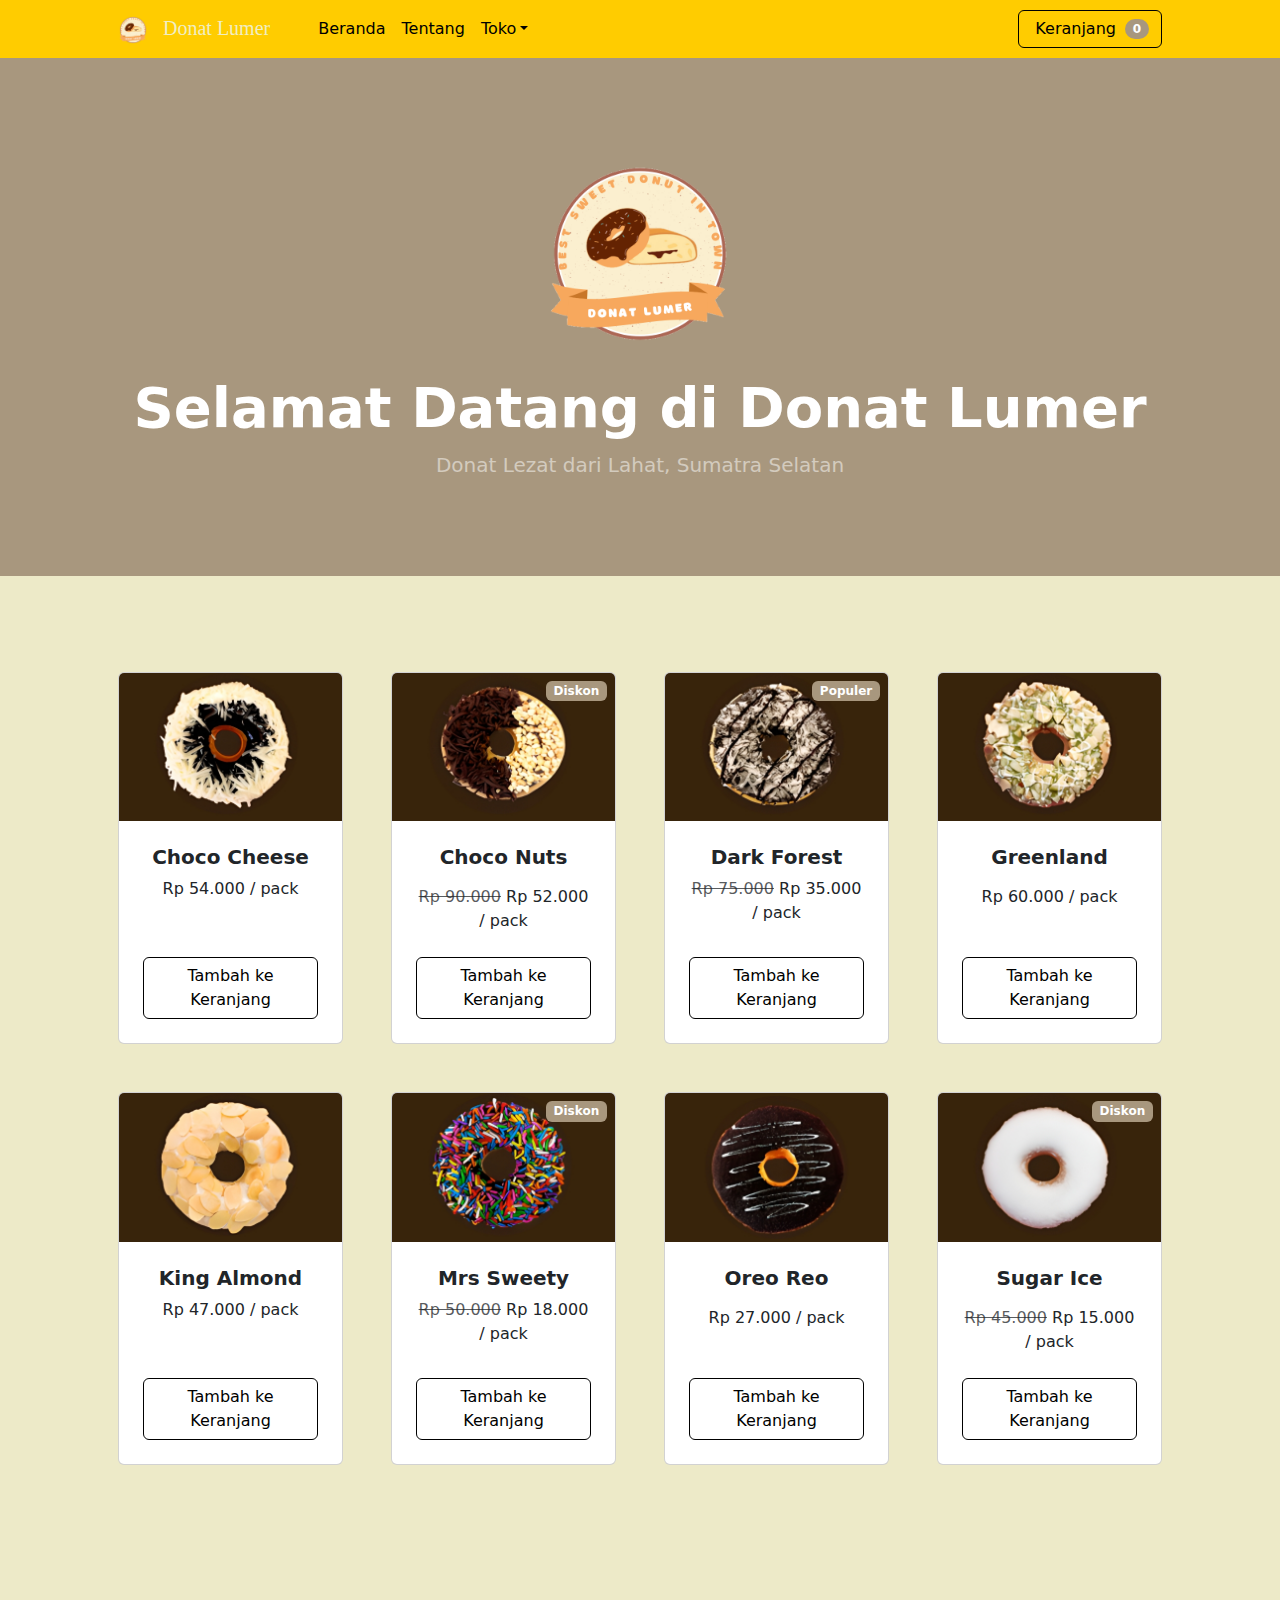
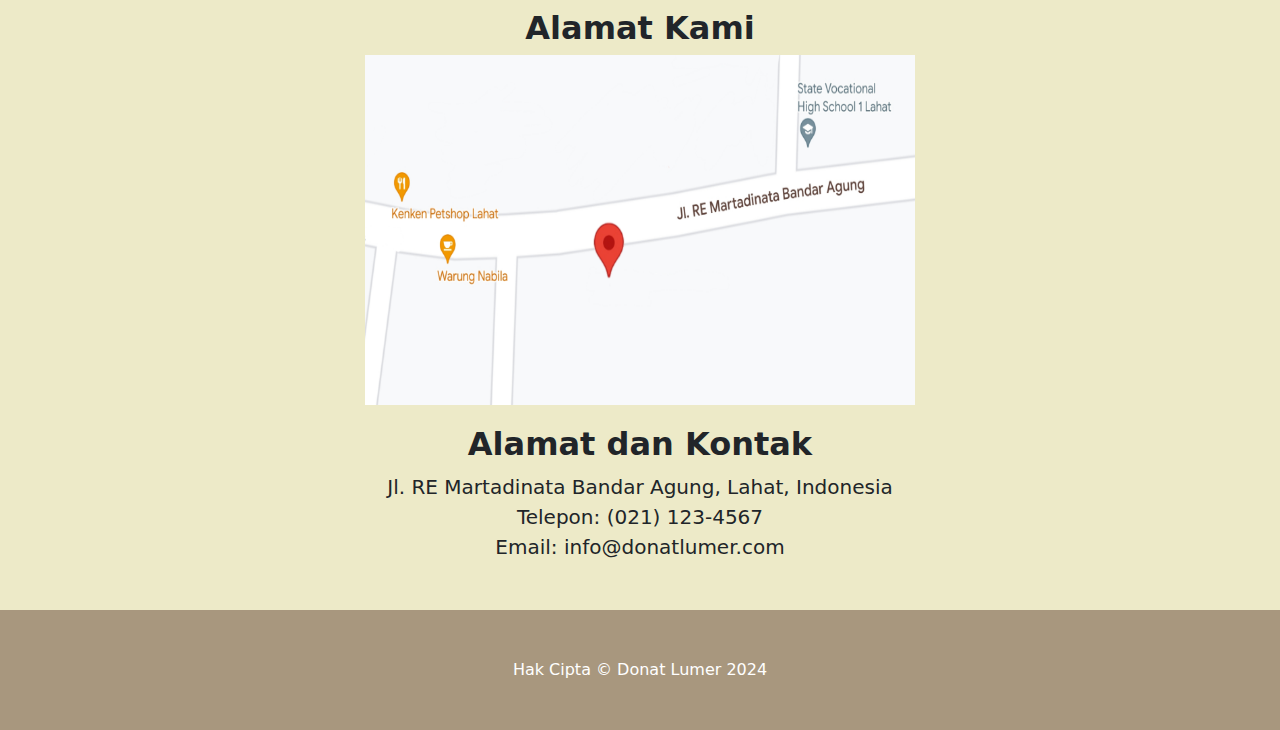
==== commit f949fd57: "Update index.html" ====
--- a/index.html
+++ b/index.html
@@ -1,14 +1,15 @@
 <!DOCTYPE html>
 <html lang="id">
 <head>
-    <meta charset="utf-8" />
-    <meta name="viewport" content="width=device-width, initial-scale=1, shrink-to-fit=no" />
-    <meta name="description" content="Toko Donat Lumer" />
-    <meta name="author" content="Donat Lumer" />
-    <title>Beranda Toko - Donat Lumer</title>
-    <link rel="icon" type="image/x-icon" href="assets/logo.ico" />
-    <link href="css/styles.css" rel="stylesheet" />
-    <style>
+    <meta charset="UTF-8">
+    <meta name="viewport" content="width=device-width, initial-scale=1.0">
+    <meta name="description" content="Donat Lumer - Donat Lezat dari Lahat, Sumatra Selatan">
+    <meta name="author" content="Donat Lumer">
+    <title>Donat Lumer - Home</title>
+    <link rel="icon" type="image/x-icon" href="assets/logo.ico">
+    <link href="styles.css" rel="stylesheet">
+    <link href="https://cdn.jsdelivr.net/npm/bootstrap@5.1.3/dist/css/bootstrap.min.css" rel="stylesheet">
+	<style>
         body {
             background-color: #EDEAC8;
         }
@@ -60,22 +61,21 @@
 <body>
     <nav class="navbar navbar-expand-lg navbar-light">
         <div class="container px-4 px-lg-5">
-            <a class="navbar-brand" href="#!">
+            <a class="navbar-brand" href="index.html">
                 <img src="assets/logo.png" alt="Logo Donat Lumer">
                 Donat Lumer
             </a>
             <button class="navbar-toggler" type="button" data-bs-toggle="collapse" data-bs-target="#navbarSupportedContent" aria-controls="navbarSupportedContent" aria-expanded="false" aria-label="Toggle navigation"><span class="navbar-toggler-icon"></span></button>
             <div class="collapse navbar-collapse" id="navbarSupportedContent">
                 <ul class="navbar-nav me-auto mb-2 mb-lg-0 ms-lg-4">
-                    <li class="nav-item"><a class="nav-link active" aria-current="page" href="index.html">Beranda</a></li>
+                    <li class="nav-item"><a class="nav-link" href="index.html">Beranda</a></li>
                     <li class="nav-item"><a class="nav-link" href="about.html">Tentang</a></li>
                     <li class="nav-item dropdown">
                         <a class="nav-link dropdown-toggle" id="navbarDropdown" href="#" role="button" data-bs-toggle="dropdown" aria-expanded="false">Toko</a>
                         <ul class="dropdown-menu" aria-labelledby="navbarDropdown">
                             <li><a class="dropdown-item" href="products.html">Semua Produk</a></li>
                             <li><hr class="dropdown-divider" /></li>
-                            <li><a class="dropdown-item" href="popular.html">Produk Populer</a></li>
-                            <li><a class="dropdown-item" href="new.html">Produk Baru</a></li>
+                            <li><a class="dropdown-item" href="toko.html">Toko Cabang</a></li>
                         </ul>
                     </li>
                 </ul>
@@ -93,12 +93,12 @@
         <div class="container px-4 px-lg-5 my-5">
             <div class="text-center text-white">
                 <img src="assets/logo.png" alt="Logo Donat Lumer" style="width: 200px; height: 200px; margin-bottom: 20px;">
-                <h1 class="display-4 fw-bolder">Makan Donat Melumer</h1>
-                <p class="lead fw-normal text-white-50 mb-0">bersama Donat Lumer</p>
+                <h1 class="display-4 fw-bolder">Selamat Datang di Donat Lumer</h1>
+                <p class="lead fw-normal text-white-50 mb-0">Donat Lezat dari Lahat, Sumatra Selatan</p>
             </div>
         </div>
     </header>
-    <section class="py-5">
+     <section class="py-5">
         <div class="container px-4 px-lg-5 mt-5">
             <div class="row gx-4 gx-lg-5 row-cols-2 row-cols-md-3 row-cols-xl-4 justify-content-center">
                 <!-- Card items here -->
@@ -270,6 +270,8 @@
     <footer class="py-5 bg-dark">
         <div class="container"><p class="m-0 text-center text-white">Hak Cipta &copy; Donat Lumer 2024</p></div>
     </footer>
+    <script src="https://cdn.jsdelivr.net/npm/@popperjs/core@2.9.2/dist/umd/popper.min.js"></script>
+    <script src="https://cdn.jsdelivr.net/npm/bootstrap@5.1.3/dist/js/bootstrap.min.js"></script>
     <script src="js/scripts.js"></script>
 </body>
-</html>+</html>
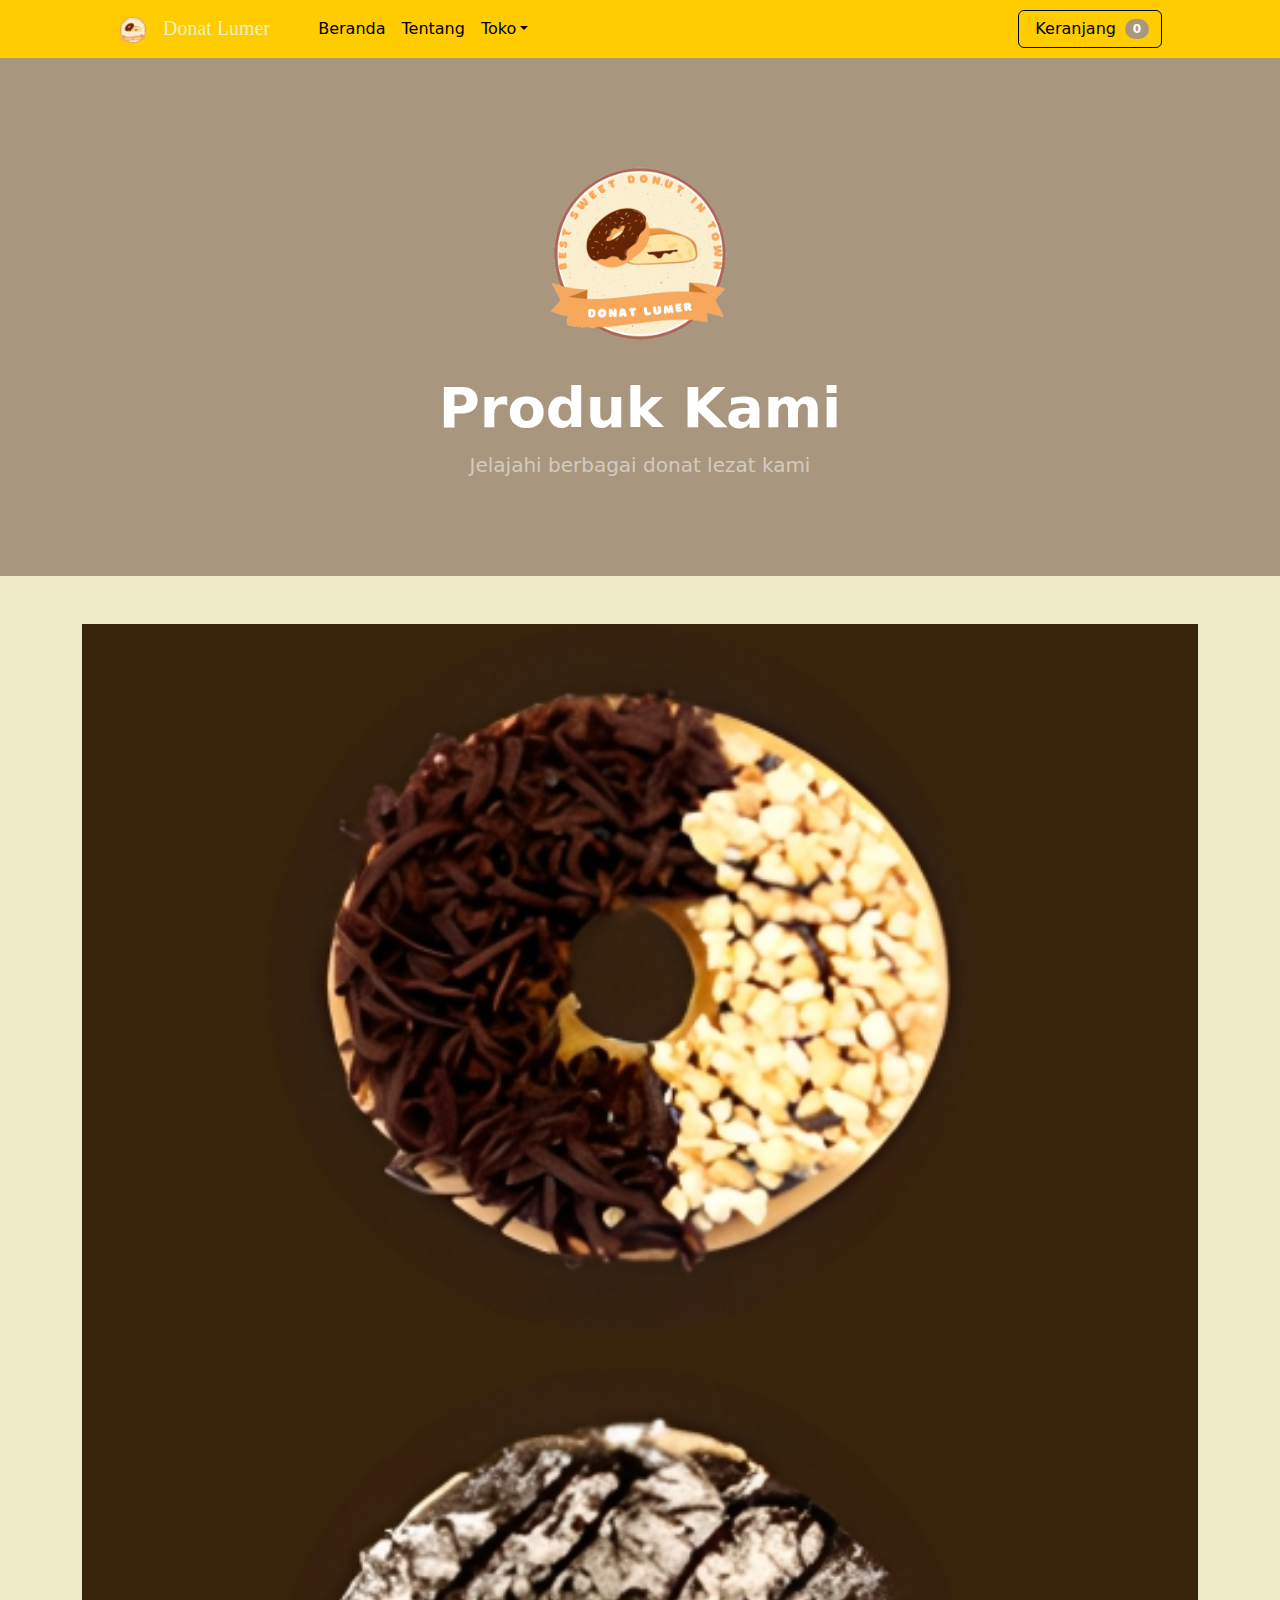
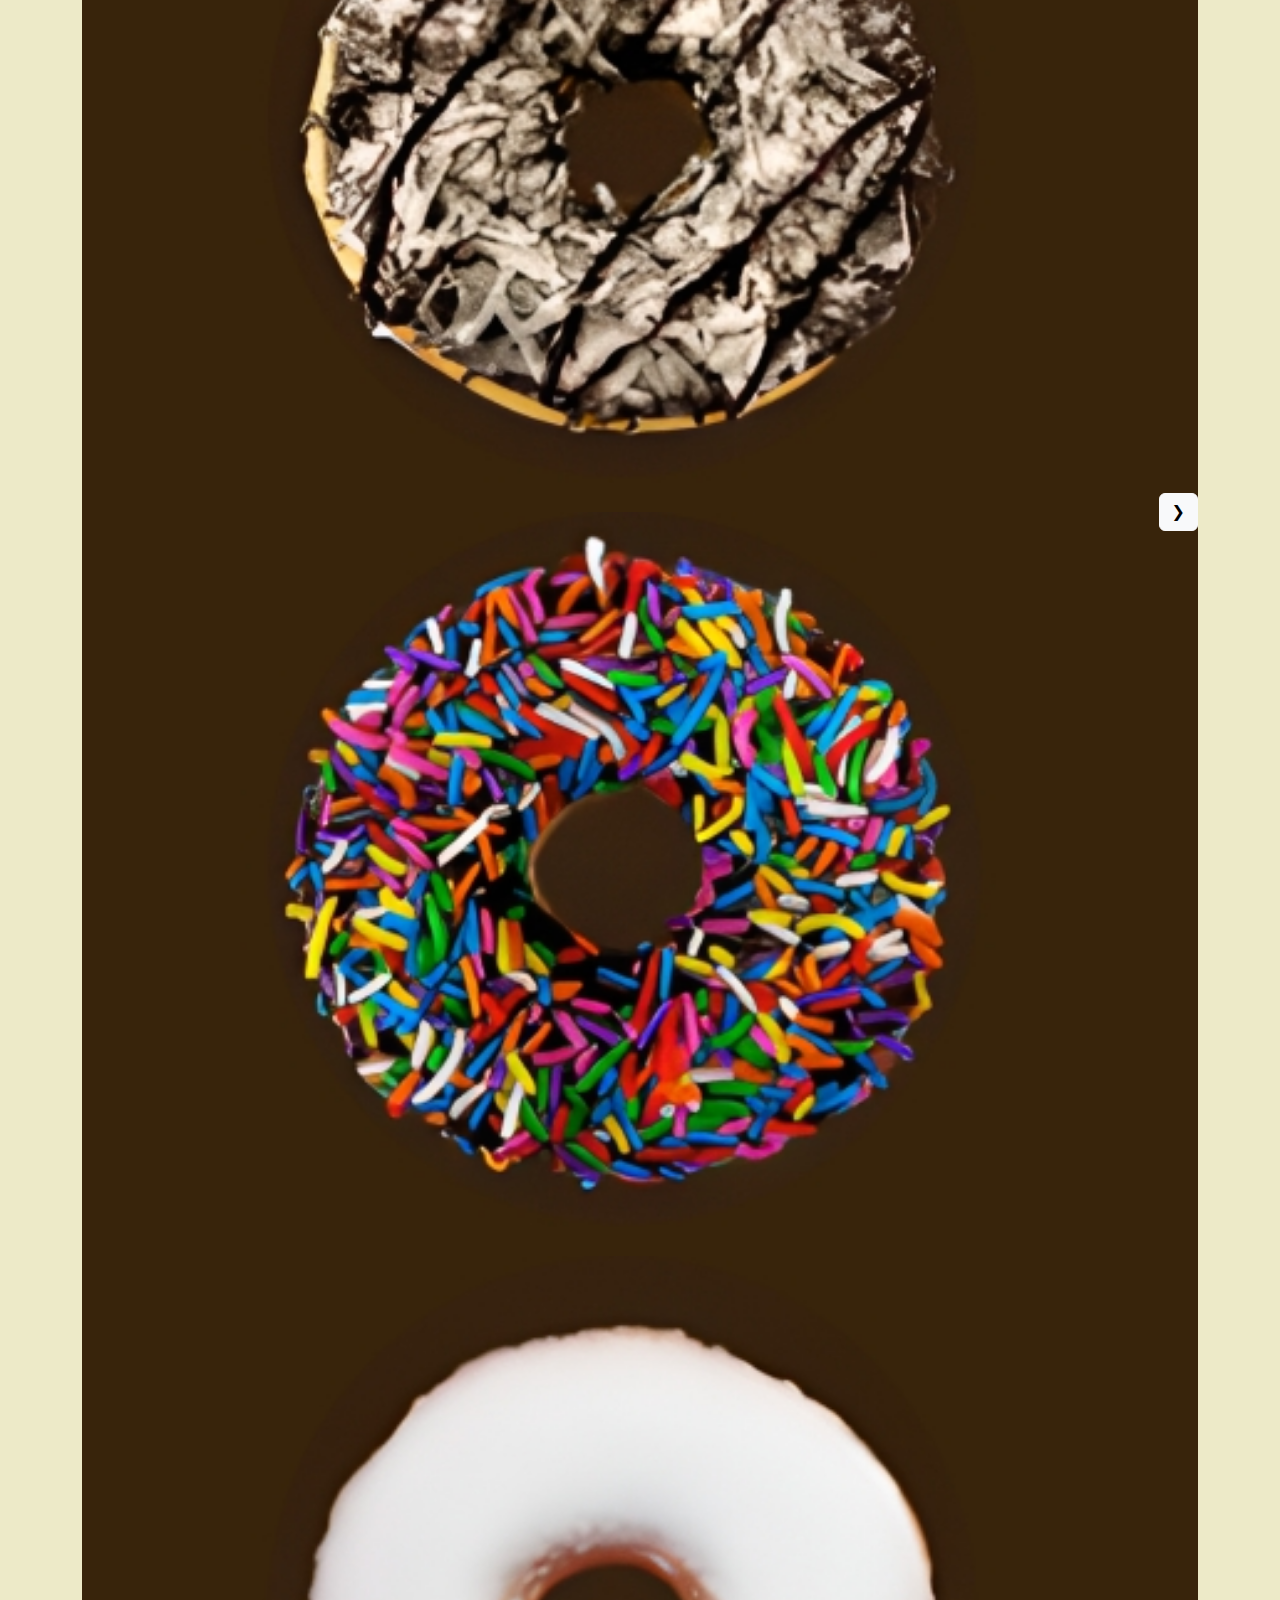
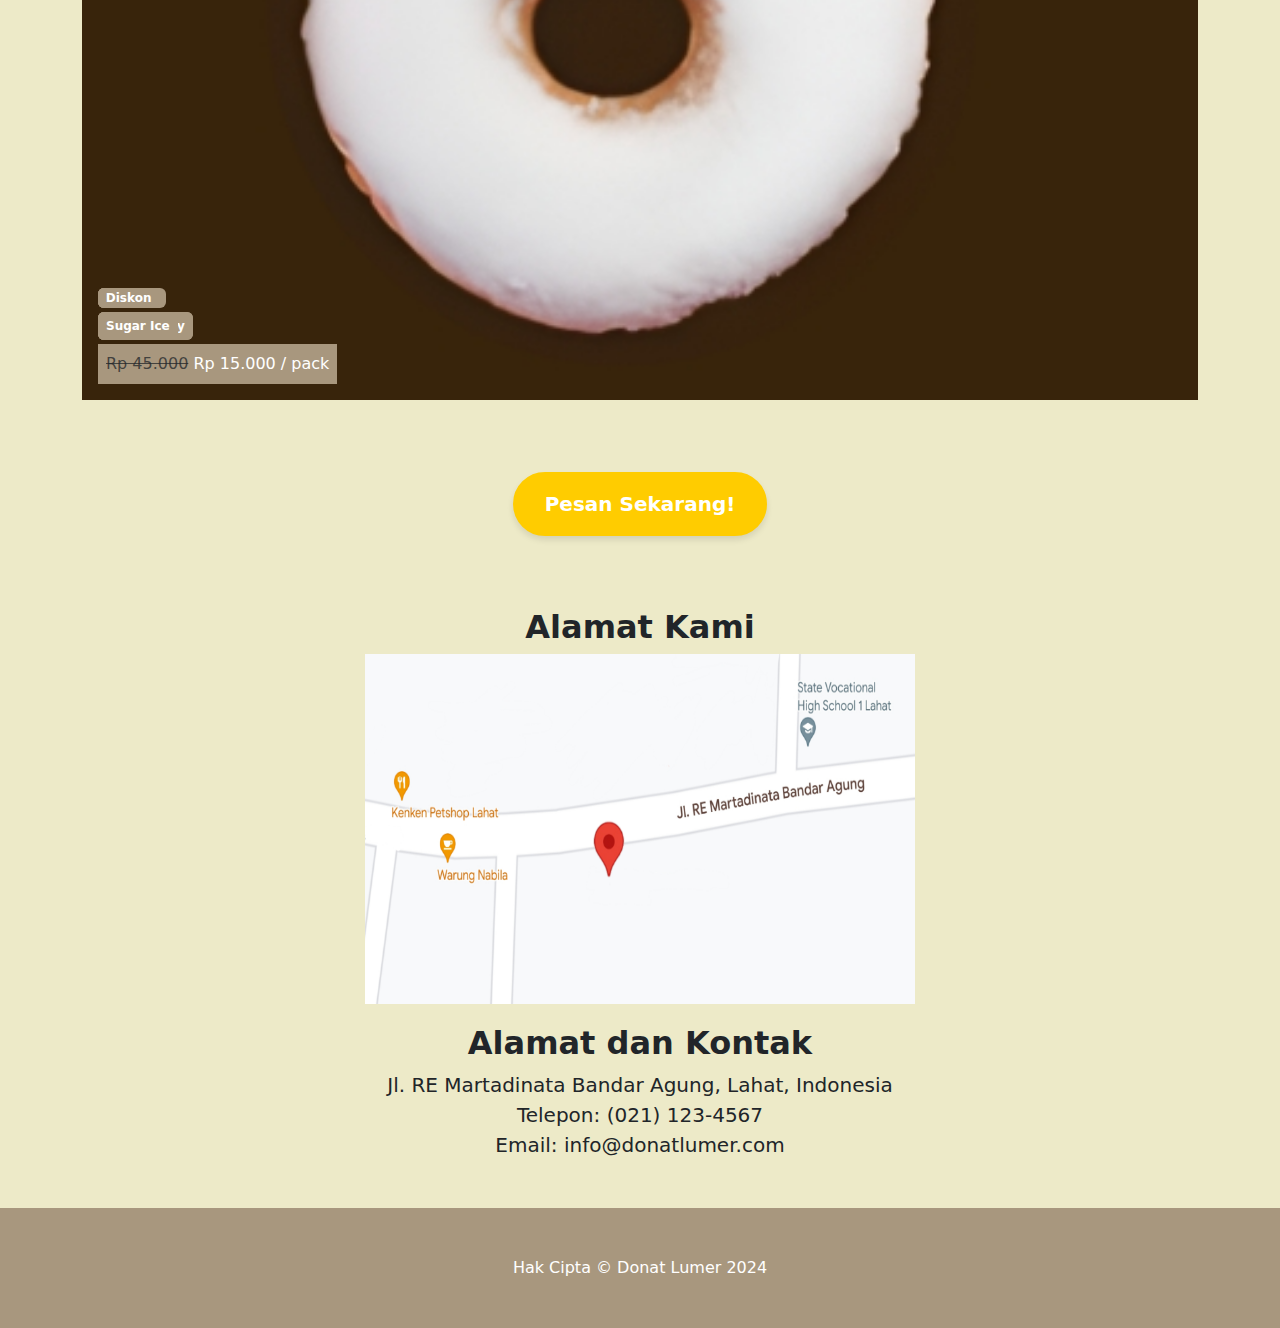
==== commit efb4b838: "Update index.html" ====
--- a/index.html
+++ b/index.html
@@ -3,60 +3,81 @@
 <head>
     <meta charset="UTF-8">
     <meta name="viewport" content="width=device-width, initial-scale=1.0">
-    <meta name="description" content="Donat Lumer - Donat Lezat dari Lahat, Sumatra Selatan">
+    <meta name="description" content="Produk Donat Lumer">
     <meta name="author" content="Donat Lumer">
-    <title>Donat Lumer - Home</title>
+    <title>Home - Donat Lumer</title>
     <link rel="icon" type="image/x-icon" href="assets/logo.ico">
-    <link href="styles.css" rel="stylesheet">
+    <link href="css/styles.css" rel="stylesheet">
     <link href="https://cdn.jsdelivr.net/npm/bootstrap@5.1.3/dist/css/bootstrap.min.css" rel="stylesheet">
 	<style>
-        body {
-            background-color: #EDEAC8;
-        }
-        .navbar {
-            background-color: #ffcc00;
-            position: sticky;
-            top: 0;
-            z-index: 1000;
-        }
-        .navbar-brand {
-            color: #F0EEC3 !important;
-            font-family: 'Comic Sans MS', 'Comic Sans', cursive;
-        }
-        .navbar-brand img {
-            width: 30px;
-            height: 30px;
-            margin-right: 10px;
-        }
-        .navbar-nav .nav-link {
-            color: #000000 !important;
-            transition: color 0.3s;
-        }
-        .navbar-nav .nav-link:hover {
-            color: #779CC3 !important;
-        }
-        .btn-outline-dark {
-            border-color: #000000;
-            color: #000000;
-            transition: background-color 0.3s, color 0.3s;
-        }
-        .btn-outline-dark:hover {
-            background-color: #EDEAC8;
-            color: #779CC3;
-        }
-        .bg-dark {
-            background-color: #A8977E !important;
-        }
-        .card, .dropdown-menu, .footer {
-            background-color: #ffffff;
-        }
-        .badge {
-            background-color: #2E4359;
-        }
-        .text-white {
-            color: #000000;
-        }
-    </style>
+    body {
+        background-color: #EDEAC8;
+    }
+    .navbar {
+        background-color: #ffcc00;
+        position: sticky;
+        top: 0;
+        z-index: 1000;
+    }
+    .navbar-brand {
+        color: #F0EEC3 !important;
+        font-family: 'Comic Sans MS', 'Comic Sans', cursive;
+    }
+    .navbar-brand img {
+        width: 30px;
+        height: 30px;
+        margin-right: 10px;
+    }
+    .navbar-nav .nav-link {
+        color: #000000 !important;
+        transition: color 0.3s;
+    }
+    .navbar-nav .nav-link:hover {
+        color: #779CC3 !important;
+    }
+    .btn-outline-dark {
+        border-color: #000000;
+        color: #000000;
+        transition: background-color 0.3s, color 0.3s;
+    }
+    .btn-outline-dark:hover {
+        background-color: #EDEAC8;
+        color: #779CC3;
+    }
+    .bg-dark {
+        background-color: #A8977E !important;
+    }
+    .card, .dropdown-menu, .footer {
+        background-color: #ffffff;
+    }
+    .badge {
+        background-color: #2E4359;
+    }
+    .text-white {
+        color: #000000;
+    }
+    .btn-pesan-sekarang {
+        background-color: #ffcc00;
+        color: #ffffff;
+        border: 2px solid #ffcc00;
+        padding: 15px 30px;
+        font-size: 1.25rem;
+        font-weight: bold;
+        border-radius: 50px;
+        box-shadow: 0 4px 6px rgba(0, 0, 0, 0.1);
+        transition: background-color 0.3s, transform 0.3s, border-color 0.3s;
+    }
+    .btn-pesan-sekarang:hover {
+        background-color: #ffaa00;
+        border-color: #ffaa00;
+        transform: translateY(-2px);
+    }
+    .btn-pesan-sekarang:active {
+        background-color: #cc9900;
+        border-color: #cc9900;
+        transform: translateY(0);
+    }
+</style>
 </head>
 <body>
     <nav class="navbar navbar-expand-lg navbar-light">
@@ -80,12 +101,12 @@
                     </li>
                 </ul>
                 <form class="d-flex">
-                    <button class="btn btn-outline-dark" type="submit">
-                        <i class="bi-cart-fill me-1"></i>
-                        Keranjang
-                        <span class="badge bg-dark text-white ms-1 rounded-pill">0</span>
-                    </button>
-                </form>
+					<a class="btn btn-outline-dark" href="cart.html">
+						<i class="bi-cart-fill me-1"></i>
+						Keranjang
+						<span class="badge bg-dark text-white ms-1 rounded-pill" id="cart-count">0</span>
+					</a>
+				</form>
             </div>
         </div>
     </nav>
@@ -93,185 +114,106 @@
         <div class="container px-4 px-lg-5 my-5">
             <div class="text-center text-white">
                 <img src="assets/logo.png" alt="Logo Donat Lumer" style="width: 200px; height: 200px; margin-bottom: 20px;">
-                <h1 class="display-4 fw-bolder">Selamat Datang di Donat Lumer</h1>
-                <p class="lead fw-normal text-white-50 mb-0">Donat Lezat dari Lahat, Sumatra Selatan</p>
+                <h1 class="display-4 fw-bolder">Produk Kami</h1>
+                <p class="lead fw-normal text-white-50 mb-0">Jelajahi berbagai donat lezat kami</p>
             </div>
         </div>
     </header>
-     <section class="py-5">
-        <div class="container px-4 px-lg-5 mt-5">
-            <div class="row gx-4 gx-lg-5 row-cols-2 row-cols-md-3 row-cols-xl-4 justify-content-center">
-                <!-- Card items here -->
-				<div class="col mb-5">
-                        <div class="card h-100">
-                            <img class="card-img-top" src="assets\choco_cheese.jpg" alt="..." />
-                            <div class="card-body p-4">
-                                <div class="text-center">
-                                    <h5 class="fw-bolder">Choco Cheese</h5>
-                                    Rp 54.000 / pack
-                                </div>
-                            </div>
-                            <div class="card-footer p-4 pt-0 border-top-0 bg-transparent">
-                                <div class="text-center"><a class="btn btn-outline-dark mt-auto" href="#">Tambah ke Keranjang</a></div>
-                            </div>
-                        </div>
-                    </div>
-                    <div class="col mb-5">
-                        <div class="card h-100">
-                            <div class="badge bg-dark text-white position-absolute" style="top: 0.5rem; right: 0.5rem">Diskon</div>
-                            <img class="card-img-top" src="assets\choco_nuts.jpg" alt="..." />
-                            <div class="card-body p-4">
-                                <div class="text-center">
-                                    <h5 class="fw-bolder">Choco Nuts</h5>
-                                    <div class="d-flex justify-content-center small text-warning mb-2">
-                                        <div class="bi-star-fill"></div>
-                                        <div class="bi-star-fill"></div>
-                                        <div class="bi-star-fill"></div>
-                                        <div class="bi-star-fill"></div>
-                                        <div class="bi-star-fill"></div>
-                                    </div>
-                                    <span class="text-muted text-decoration-line-through">Rp 90.000</span>
-                                    Rp 52.000 / pack
-                                </div>
-                            </div>
-                            <div class="card-footer p-4 pt-0 border-top-0 bg-transparent">
-                                <div class="text-center"><a class="btn btn-outline-dark mt-auto" href="#">Tambah ke Keranjang</a></div>
-                            </div>
-                        </div>
-                    </div>
-                    <div class="col mb-5">
-                        <div class="card h-100">
-                            <div class="badge bg-dark text-white position-absolute" style="top: 0.5rem; right: 0.5rem">Populer</div>
-                            <img class="card-img-top" src="assets\dark_forest.jpg" alt="..." />
-                            <div class="card-body p-4">
-                                <div class="text-center">
-                                    <h5 class="fw-bolder">Dark Forest</h5>
-                                    <span class="text-muted text-decoration-line-through">Rp 75.000</span>
-                                    Rp 35.000 / pack
-                                </div>
-                            </div>
-                            <div class="card-footer p-4 pt-0 border-top-0 bg-transparent">
-                                <div class="text-center"><a class="btn btn-outline-dark mt-auto" href="#">Tambah ke Keranjang</a></div>
-                            </div>
-                        </div>
-                    </div>
-                    <div class="col mb-5">
-                        <div class="card h-100">
-                            <img class="card-img-top" src="assets\greenland.jpg" alt="..." />
-                            <div class="card-body p-4">
-                                <div class="text-center">
-                                    <h5 class="fw-bolder">Greenland</h5>
-                                    <div class="d-flex justify-content-center small text-warning mb-2">
-                                        <div class="bi-star-fill"></div>
-                                        <div class="bi-star-fill"></div>
-                                        <div class="bi-star-fill"></div>
-                                        <div class="bi-star-fill"></div>
-                                        <div class="bi-star-fill"></div>
-                                    </div>
-                                    Rp 60.000 / pack
-                                </div>
-                            </div>
-                            <div class="card-footer p-4 pt-0 border-top-0 bg-transparent">
-                                <div class="text-center"><a class="btn btn-outline-dark mt-auto" href="#">Tambah ke Keranjang</a></div>
-                            </div>
-                        </div>
-                    </div>
-                    <div class="col mb-5">
-                        <div class="card h-100">
-                            <img class="card-img-top" src="assets\king_almond.jpg" alt="..." />
-                            <div class="card-body p-4">
-                                <div class="text-center">
-                                    <h5 class="fw-bolder">King Almond</h5>
-                                    Rp 47.000 / pack
-                                </div>
-                            </div>
-                            <div class="card-footer p-4 pt-0 border-top-0 bg-transparent">
-                                <div class="text-center"><a class="btn btn-outline-dark mt-auto" href="#">Tambah ke Keranjang</a></div>
-                            </div>
-                        </div>
-                    </div>
-                    <div class="col mb-5">
-                        <div class="card h-100">
-                            <div class="badge bg-dark text-white position-absolute" style="top: 0.5rem; right: 0.5rem">Diskon</div>
-                            <img class="card-img-top" src="assets\mrs_sweety.jpg" alt="..." />
-                            <div class="card-body p-4">
-                                <div class="text-center">
-                                    <h5 class="fw-bolder">Mrs Sweety</h5>
-                                    <span class="text-muted text-decoration-line-through">Rp 50.000</span>
-									Rp 18.000 / pack 
-                                </div>
-                            </div>
-                            <div class="card-footer p-4 pt-0 border-top-0 bg-transparent">
-                                <div class="text-center"><a class="btn btn-outline-dark mt-auto" href="#">Tambah ke Keranjang</a></div>
-                            </div>
-                        </div>
-                    </div>
-                    <div class="col mb-5">
-                        <div class="card h-100">
-                           
-                            <img class="card-img-top" src="assets\oreo_reo.jpg" alt="..." />
-                            <div class="card-body p-4">
-                                <div class="text-center">
-                                    <h5 class="fw-bolder">Oreo Reo</h5>
-                                    <div class="d-flex justify-content-center small text-warning mb-2">
-                                        <div class="bi-star-fill"></div>
-                                        <div class="bi-star-fill"></div>
-                                        <div class="bi-star-fill"></div>
-                                        <div class="bi-star-fill"></div>
-                                        <div class="bi-star-fill"></div>
-                                    </div>
-                                    Rp 27.000 / pack
-                                </div>
-                            </div>
-                            <div class="card-footer p-4 pt-0 border-top-0 bg-transparent">
-                                <div class="text-center"><a class="btn btn-outline-dark mt-auto" href="#">Tambah ke Keranjang</a></div>
-                            </div>
-                        </div>
-                    </div>
-                    <div class="col mb-5">
-                        <div class="card h-100">
-                            <div class="badge bg-dark text-white position-absolute" style="top: 0.5rem; right: 0.5rem">Diskon</div>
-                            <img class="card-img-top" src="assets\sugar_ice.jpg" alt="..." />
-                            <div class="card-body p-4">
-                                <div class="text-center">
-                                    <h5 class="fw-bolder">Sugar Ice</h5>
-                                    <div class="d-flex justify-content-center small text-warning mb-2">
-                                        <div class="bi-star-fill"></div>
-                                        <div class="bi-star-fill"></div>
-                                        <div class="bi-star-fill"></div>
-                                        <div class="bi-star-fill"></div>
-                                        <div class="bi-star-fill"></div>
-                                    </div>
-									<span class="text-muted text-decoration-line-through">Rp 45.000</span>
-                                    Rp 15.000 / pack
-                                </div>
-                            </div>
-                            <div class="card-footer p-4 pt-0 border-top-0 bg-transparent">
-                                <div class="text-center"><a class="btn btn-outline-dark mt-auto" href="#">Tambah ke Keranjang</a></div>
-                            </div>
-                        </div>
-                    </div>
+    <section class="item py-5">
+        <div class="container">
+            <div class="slider position-relative">
+                <button class="prev position-absolute top-50 start-0 translate-middle-y btn btn-light" onclick="slidePrev()">&#10094;</button>
+                <div class="slides position-relative">
+                    <div class="slide">
+                        <img src="assets/choco_nuts.jpg" alt="Choco Nuts" class="w-100">
+                        <div class="badge-container position-absolute bottom-0 start-0 m-3">
+							<div class="badge bg-dark text-white position-absolute">Diskon</div>
+							<br>
+                            <div class="badge bg-dark text-white p-2">Choco Nuts</div>
+                            <div class="price bg-dark text-white p-2 mt-1">
+								<span class="text-muted text-decoration-line-through">Rp 90.000</span>
+								Rp 52.000 / pack
+							</div>
+                        </div>
+                    </div>
+                    <div class="slide">
+                        <img src="assets/dark_forest.jpg" alt="Dark Forest" class="w-100">
+                        <div class="badge-container position-absolute bottom-0 start-0 m-3">
+							<div class="badge bg-dark text-white position-absolute">Populer</div>
+							<br>
+                            <div class="badge bg-dark text-white p-2">Dark Forest</div>
+                            <div class="price bg-dark text-white p-2 mt-1">
+								<span class="text-muted text-decoration-line-through">Rp 75.000</span>
+								Rp 35.000 / pack
+							</div>
+                        </div>
+                    </div>
+                    <div class="slide">
+                        <img src="assets/mrs_sweety.jpg" alt="Mrs. Sweety" class="w-100">
+                        <div class="badge-container position-absolute bottom-0 start-0 m-3">
+							<div class="badge bg-dark text-white position-absolute">Diskon</div>
+							<br>
+                            <div class="badge bg-dark text-white p-2">Mrs Sweety</div>
+                            <div class="price bg-dark text-white p-2 mt-1">
+								<span class="text-muted text-decoration-line-through">Rp 50.000</span>
+								Rp 18.000 / pack
+							</div>
+                        </div>
+                    </div>
+                    <div class="slide">
+                        <img src="assets/sugar_ice.jpg" alt="Sugar Ice" class="w-100">
+                        <div class="badge-container position-absolute bottom-0 start-0 m-3">
+							<div class="badge bg-dark text-white position-absolute">Diskon</div>
+							<br>
+                            <div class="badge bg-dark text-white p-2">Sugar Ice</div>
+                            <div class="price bg-dark text-white p-2 mt-1">
+								<span class="text-muted text-decoration-line-through">Rp 45.000</span>
+								Rp 15.000 / pack
+							</div>
+                        </div>
+                    </div>
+                </div>
+                <button class="next position-absolute top-50 end-0 translate-middle-y btn btn-light" onclick="slideNext()">&#10095;</button>
             </div>
         </div>
     </section>
-	<section class="py-5">
+	<div class="text-center my-4">
+    <a href="products.html" class="btn btn-pesan-sekarang btn-lg">Pesan Sekarang!</a>
+	</div>
+    <section class="py-5">
         <div class="container px-4 px-lg-5">
             <div class="text-center">
-						<h2 class="fw-bolder">Alamat Kami</h2>
-						<img src="assets\alamat.jpg" alt="Lokasi Donat Lumer" class="img-fluid" style="width: 550px; height: 350px; margin-bottom: 20px;">
-						<div class="container px-4 px-lg-5 text-center">
-					<h2 class="fw-bolder">Alamat dan Kontak</h2>
-					<p class="lead mb-0">Jl. RE Martadinata Bandar Agung, Lahat, Indonesia</p>
-					<p class="lead mb-0">Telepon: (021) 123-4567</p>
-					<p class="lead mb-0">Email: info@donatlumer.com</p>
+                <h2 class="fw-bolder">Alamat Kami</h2>
+                <img src="assets/alamat.jpg" alt="Lokasi Donat Lumer" class="img-fluid" style="width: 550px; height: 350px; margin-bottom: 20px;">
+                <h2 class="fw-bolder">Alamat dan Kontak</h2>
+                <p class="lead mb-0">Jl. RE Martadinata Bandar Agung, Lahat, Indonesia</p>
+                <p class="lead mb-0">Telepon: (021) 123-4567</p>
+                <p class="lead mb-0">Email: info@donatlumer.com</p>
             </div>
         </div>
     </section>
     <footer class="py-5 bg-dark">
-        <div class="container"><p class="m-0 text-center text-white">Hak Cipta &copy; Donat Lumer 2024</p></div>
+        <div class="container">
+            <p class="m-0 text-center text-white">Hak Cipta &copy; Donat Lumer 2024</p>
+        </div>
     </footer>
     <script src="https://cdn.jsdelivr.net/npm/@popperjs/core@2.9.2/dist/umd/popper.min.js"></script>
     <script src="https://cdn.jsdelivr.net/npm/bootstrap@5.1.3/dist/js/bootstrap.min.js"></script>
-    <script src="js/scripts.js"></script>
+    <script src="js/scripts.js"></script><script>
+        function addToCart(name, price) {
+            let cart = JSON.parse(localStorage.getItem('cart')) || [];
+            cart.push({ name: name, price: price });
+            localStorage.setItem('cart', JSON.stringify(cart));
+            alert('Produk telah ditambahkan ke keranjang');
+            updateCartCount();
+        }
+
+        function updateCartCount() {
+            let cart = JSON.parse(localStorage.getItem('cart')) || [];
+            document.querySelector('.badge').textContent = cart.length;
+        }
+
+        document.addEventListener('DOMContentLoaded', updateCartCount);
+    </script>
 </body>
 </html>
--- a/css/styles.css
+++ b/css/styles.css
@@ -0,0 +1,926 @@
+@charset "UTF-8";
+:root {
+  --bs-blue: #0d6efd;
+  --bs-indigo: #6610f2;
+  --bs-purple: #6f42c1;
+  --bs-pink: #d63384;
+  --bs-red: #dc3545;
+  --bs-orange: #fd7e14;
+  --bs-yellow: #ffc107;
+  --bs-green: #198754;
+  --bs-teal: #20c997;
+  --bs-cyan: #0dcaf0;
+  --bs-white: #fff;
+  --bs-gray: #6c757d;
+  --bs-gray-dark: #343a40;
+  --bs-gray-100: #f8f9fa;
+  --bs-gray-200: #e9ecef;
+  --bs-gray-300: #dee2e6;
+  --bs-gray-400: #ced4da;
+  --bs-gray-500: #adb5bd;
+  --bs-gray-600: #6c757d;
+  --bs-gray-700: #495057;
+  --bs-gray-800: #343a40;
+  --bs-gray-900: #212529;
+  --bs-primary: #0d6efd;
+  --bs-secondary: #6c757d;
+  --bs-success: #198754;
+  --bs-info: #0dcaf0;
+  --bs-warning: #ffc107;
+  --bs-danger: #dc3545;
+  --bs-light: #f8f9fa;
+  --bs-dark: #212529;
+  --bs-primary-rgb: 13, 110, 253;
+  --bs-secondary-rgb: 108, 117, 125;
+  --bs-success-rgb: 25, 135, 84;
+  --bs-info-rgb: 13, 202, 240;
+  --bs-warning-rgb: 255, 193, 7;
+  --bs-danger-rgb: 220, 53, 69;
+  --bs-light-rgb: 248, 249, 250;
+  --bs-dark-rgb: 33, 37, 41;
+  --bs-white-rgb: 255, 255, 255;
+  --bs-black-rgb: 0, 0, 0;
+  --bs-body-color-rgb: 33, 37, 41;
+  --bs-body-bg-rgb: 255, 255, 255;
+  --bs-font-sans-serif: system-ui, -apple-system, "Segoe UI", Roboto, "Helvetica Neue", Arial, "Noto Sans", "Liberation Sans", sans-serif, "Apple Color Emoji", "Segoe UI Emoji", "Segoe UI Symbol", "Noto Color Emoji";
+  --bs-font-monospace: SFMono-Regular, Menlo, Monaco, Consolas, "Liberation Mono", "Courier New", monospace;
+  --bs-gradient: linear-gradient(180deg, rgba(255, 255, 255, 0.15), rgba(255, 255, 255, 0));
+  --bs-body-font-family: var(--bs-font-sans-serif);
+  --bs-body-font-size: 1rem;
+  --bs-body-font-weight: 400;
+  --bs-body-line-height: 1.5;
+  --bs-body-color: #212529;
+  --bs-body-bg: #fff;
+}
+
+*,
+*::before,
+*::after {
+  box-sizing: border-box;
+}
+
+@media (prefers-reduced-motion: no-preference) {
+  :root {
+    scroll-behavior: smooth;
+  }
+}
+
+body {
+  margin: 0;
+  font-family: var(--bs-body-font-family);
+  font-size: var(--bs-body-font-size);
+  font-weight: var(--bs-body-font-weight);
+  line-height: var(--bs-body-line-height);
+  color: var(--bs-body-color);
+  text-align: var(--bs-body-text-align);
+  background-color: var(--bs-body-bg);
+  -webkit-text-size-adjust: 100%;
+  -webkit-tap-highlight-color: rgba(0, 0, 0, 0);
+}
+
+hr {
+  margin: 1rem 0;
+  color: inherit;
+  background-color: currentColor;
+  border: 0;
+  opacity: 0.25;
+}
+
+hr:not([size]) {
+  height: 1px;
+}
+
+ h5, .h5, h2, .h2, h1, .h1 {
+  margin-top: 0;
+  margin-bottom: 0.5rem;
+  font-weight: 500;
+  line-height: 1.2;
+}
+
+h1, .h1 {
+  font-size: calc(1.375rem + 1.5vw);
+}
+@media (min-width: 1200px) {
+  h1, .h1 {
+    font-size: 2.5rem;
+  }
+}
+
+h2, .h2 {
+  font-size: calc(1.325rem + 0.9vw);
+}
+@media (min-width: 1200px) {
+  h2, .h2 {
+    font-size: 2rem;
+  }
+}
+
+h5, .h5 {
+  font-size: 1.25rem;
+}
+
+p {
+  margin-top: 0;
+  margin-bottom: 1rem;
+}
+
+
+ul {
+  padding-left: 2rem;
+}
+
+
+ul {
+  margin-top: 0;
+  margin-bottom: 1rem;
+}
+
+
+ul ul {
+  margin-bottom: 0;
+}
+
+small, .small {
+  font-size: 0.875em;
+}
+
+a {
+  color: #0d6efd;
+  text-decoration: underline;
+}
+a:hover {
+  color: #0a58ca;
+}
+
+a:not([href]):not([class]), a:not([href]):not([class]):hover {
+  color: inherit;
+  text-decoration: none;
+}
+
+img {
+  vertical-align: middle;
+}
+
+button {
+  border-radius: 0;
+}
+
+button:focus:not(:focus-visible) {
+  outline: 0;
+}
+
+
+button {
+  margin: 0;
+  font-family: inherit;
+  font-size: inherit;
+  line-height: inherit;
+}
+
+button {
+  text-transform: none;
+}
+
+[role=button] {
+  cursor: pointer;
+}
+
+button,
+[type=button],
+[type=submit] {
+  -webkit-appearance: button;
+}
+button:not(:disabled),
+[type=button]:not(:disabled),
+[type=submit]:not(:disabled) {
+  cursor: pointer;
+}
+
+::-moz-focus-inner {
+  padding: 0;
+  border-style: none;
+}
+
+::-webkit-datetime-edit-fields-wrapper,
+::-webkit-datetime-edit-text,
+::-webkit-datetime-edit-minute,
+::-webkit-datetime-edit-hour-field,
+::-webkit-datetime-edit-day-field,
+::-webkit-datetime-edit-month-field,
+::-webkit-datetime-edit-year-field {
+  padding: 0;
+}
+
+::-webkit-inner-spin-button {
+  height: auto;
+}
+
+
+::-webkit-search-decoration {
+  -webkit-appearance: none;
+}
+
+::-webkit-color-swatch-wrapper {
+  padding: 0;
+}
+
+::-webkit-file-upload-button {
+  font: inherit;
+}
+
+::file-selector-button {
+  font: inherit;
+}
+
+::-webkit-file-upload-button {
+  font: inherit;
+  -webkit-appearance: button;
+}
+
+.lead {
+  font-size: 1.25rem;
+  font-weight: 300;
+}
+
+.display-4 {
+  font-size: calc(1.475rem + 2.7vw);
+  font-weight: 300;
+  line-height: 1.2;
+}
+@media (min-width: 1200px) {
+  .display-4 {
+    font-size: 3.5rem;
+  }
+}
+
+.img-fluid {
+  max-width: 100%;
+  height: auto;
+}
+
+.container {
+  width: 100%;
+  padding-right: var(--bs-gutter-x, 0.75rem);
+  padding-left: var(--bs-gutter-x, 0.75rem);
+  margin-right: auto;
+  margin-left: auto;
+}
+
+@media (min-width: 576px) {
+   .container {
+    max-width: 540px;
+  }
+}
+@media (min-width: 768px) {
+   .container {
+    max-width: 720px;
+  }
+}
+@media (min-width: 992px) {
+   .container {
+    max-width: 960px;
+  }
+}
+@media (min-width: 1200px) {
+   .container {
+    max-width: 1140px;
+  }
+}
+@media (min-width: 1400px) {
+   .container {
+    max-width: 1320px;
+  }
+}
+.row {
+  --bs-gutter-x: 1.5rem;
+  --bs-gutter-y: 0;
+  display: flex;
+  flex-wrap: wrap;
+  margin-top: calc(-1 * var(--bs-gutter-y));
+  margin-right: calc(-0.5 * var(--bs-gutter-x));
+  margin-left: calc(-0.5 * var(--bs-gutter-x));
+}
+.row > * {
+  flex-shrink: 0;
+  width: 100%;
+  max-width: 100%;
+  padding-right: calc(var(--bs-gutter-x) * 0.5);
+  padding-left: calc(var(--bs-gutter-x) * 0.5);
+  margin-top: var(--bs-gutter-y);
+}
+
+.col {
+  flex: 1 0 0%;
+}
+
+.row-cols-2 > * {
+  flex: 0 0 auto;
+  width: 50%;
+}
+
+
+.gx-4 {
+  --bs-gutter-x: 1.5rem;
+}
+@media (min-width: 768px) {
+
+  .row-cols-md-3 > * {
+    flex: 0 0 auto;
+    width: 33.3333333333%;
+  }
+}
+@media (min-width: 992px) {
+
+  
+.gx-lg-5 {
+    --bs-gutter-x: 3rem;
+  }
+}
+@media (min-width: 1200px) {
+
+  .row-cols-xl-4 > * {
+    flex: 0 0 auto;
+    width: 25%;
+  }
+}
+
+.btn {
+  display: inline-block;
+  font-weight: 400;
+  line-height: 1.5;
+  color: #212529;
+  text-align: center;
+  text-decoration: none;
+  vertical-align: middle;
+  cursor: pointer;
+  -webkit-user-select: none;
+     -moz-user-select: none;
+      -ms-user-select: none;
+          user-select: none;
+  background-color: transparent;
+  border: 1px solid transparent;
+  padding: 0.375rem 0.75rem;
+  font-size: 1rem;
+  border-radius: 0.25rem;
+  transition: color 0.15s ease-in-out, background-color 0.15s ease-in-out, border-color 0.15s ease-in-out, box-shadow 0.15s ease-in-out;
+}
+@media (prefers-reduced-motion: reduce) {
+  .btn {
+    transition: none;
+  }
+}
+.btn:hover {
+  color: #212529;
+}
+ .btn:focus {
+  outline: 0;
+  box-shadow: 0 0 0 0.25rem rgba(13, 110, 253, 0.25);
+}
+.btn:disabled {
+  pointer-events: none;
+  opacity: 0.65;
+}
+
+.btn-outline-dark {
+  color: #212529;
+  border-color: #212529;
+}
+.btn-outline-dark:hover {
+  color: #fff;
+  background-color: #212529;
+  border-color: #212529;
+}
+ .btn-outline-dark:focus {
+  box-shadow: 0 0 0 0.25rem rgba(33, 37, 41, 0.5);
+}
+ .btn-outline-dark:active, .btn-outline-dark.active {
+  color: #fff;
+  background-color: #212529;
+  border-color: #212529;
+}
+ .btn-outline-dark:active:focus, .btn-outline-dark.active:focus {
+  box-shadow: 0 0 0 0.25rem rgba(33, 37, 41, 0.5);
+}
+.btn-outline-dark:disabled {
+  color: #212529;
+  background-color: transparent;
+}
+
+.collapse:not(.show) {
+  display: none;
+}
+
+
+.dropdown {
+  position: relative;
+}
+
+.dropdown-toggle {
+  white-space: nowrap;
+}
+.dropdown-toggle::after {
+  display: inline-block;
+  margin-left: 0.255em;
+  vertical-align: 0.255em;
+  content: "";
+  border-top: 0.3em solid;
+  border-right: 0.3em solid transparent;
+  border-bottom: 0;
+  border-left: 0.3em solid transparent;
+}
+.dropdown-toggle:empty::after {
+  margin-left: 0;
+}
+
+.dropdown-menu {
+  position: absolute;
+  z-index: 1000;
+  display: none;
+  min-width: 10rem;
+  padding: 0.5rem 0;
+  margin: 0;
+  font-size: 1rem;
+  color: #212529;
+  text-align: left;
+  list-style: none;
+  background-color: #fff;
+  background-clip: padding-box;
+  border: 1px solid rgba(0, 0, 0, 0.15);
+  border-radius: 0.25rem;
+}
+
+.dropdown-divider {
+  height: 0;
+  margin: 0.5rem 0;
+  overflow: hidden;
+  border-top: 1px solid rgba(0, 0, 0, 0.15);
+}
+
+.dropdown-item {
+  display: block;
+  width: 100%;
+  padding: 0.25rem 1rem;
+  clear: both;
+  font-weight: 400;
+  color: #212529;
+  text-align: inherit;
+  text-decoration: none;
+  white-space: nowrap;
+  background-color: transparent;
+  border: 0;
+}
+.dropdown-item:hover, .dropdown-item:focus {
+  color: #1e2125;
+  background-color: #e9ecef;
+}
+.dropdown-item.active, .dropdown-item:active {
+  color: #fff;
+  text-decoration: none;
+  background-color: #0d6efd;
+}
+ .dropdown-item:disabled {
+  color: #adb5bd;
+  pointer-events: none;
+  background-color: transparent;
+}
+
+.nav {
+  display: flex;
+  flex-wrap: wrap;
+  padding-left: 0;
+  margin-bottom: 0;
+  list-style: none;
+}
+
+.nav-link {
+  display: block;
+  padding: 0.5rem 1rem;
+  color: #0d6efd;
+  text-decoration: none;
+  transition: color 0.15s ease-in-out, background-color 0.15s ease-in-out, border-color 0.15s ease-in-out;
+}
+@media (prefers-reduced-motion: reduce) {
+  .nav-link {
+    transition: none;
+  }
+}
+.nav-link:hover, .nav-link:focus {
+  color: #0a58ca;
+}
+
+.navbar {
+  position: relative;
+  display: flex;
+  flex-wrap: wrap;
+  align-items: center;
+  justify-content: space-between;
+  padding-top: 0.5rem;
+  padding-bottom: 0.5rem;
+}
+.navbar > .container {
+  display: flex;
+  flex-wrap: inherit;
+  align-items: center;
+  justify-content: space-between;
+}
+.navbar-brand {
+  padding-top: 0.3125rem;
+  padding-bottom: 0.3125rem;
+  margin-right: 1rem;
+  font-size: 1.25rem;
+  text-decoration: none;
+  white-space: nowrap;
+}
+.navbar-nav {
+  display: flex;
+  flex-direction: column;
+  padding-left: 0;
+  margin-bottom: 0;
+  list-style: none;
+}
+.navbar-nav .nav-link {
+  padding-right: 0;
+  padding-left: 0;
+}
+.navbar-nav .dropdown-menu {
+  position: static;
+}
+
+.navbar-collapse {
+  flex-basis: 100%;
+  flex-grow: 1;
+  align-items: center;
+}
+
+.navbar-toggler {
+  padding: 0.25rem 0.75rem;
+  font-size: 1.25rem;
+  line-height: 1;
+  background-color: transparent;
+  border: 1px solid transparent;
+  border-radius: 0.25rem;
+  transition: box-shadow 0.15s ease-in-out;
+}
+@media (prefers-reduced-motion: reduce) {
+  .navbar-toggler {
+    transition: none;
+  }
+}
+.navbar-toggler:hover {
+  text-decoration: none;
+}
+.navbar-toggler:focus {
+  text-decoration: none;
+  outline: 0;
+  box-shadow: 0 0 0 0.25rem;
+}
+
+.navbar-toggler-icon {
+  display: inline-block;
+  width: 1.5em;
+  height: 1.5em;
+  vertical-align: middle;
+  background-repeat: no-repeat;
+  background-position: center;
+  background-size: 100%;
+}
+@media (min-width: 992px) {
+  .navbar-expand-lg {
+    flex-wrap: nowrap;
+    justify-content: flex-start;
+  }
+  .navbar-expand-lg .navbar-nav {
+    flex-direction: row;
+  }
+  .navbar-expand-lg .navbar-nav .dropdown-menu {
+    position: absolute;
+  }
+  .navbar-expand-lg .navbar-nav .nav-link {
+    padding-right: 0.5rem;
+    padding-left: 0.5rem;
+  }
+  .navbar-expand-lg .navbar-collapse {
+    display: flex !important;
+    flex-basis: auto;
+  }
+  .navbar-expand-lg .navbar-toggler {
+    display: none;
+  }
+}
+
+.navbar-light .navbar-brand {
+  color: rgba(0, 0, 0, 0.9);
+}
+.navbar-light .navbar-brand:hover, .navbar-light .navbar-brand:focus {
+  color: rgba(0, 0, 0, 0.9);
+}
+.navbar-light .navbar-nav .nav-link {
+  color: rgba(0, 0, 0, 0.55);
+}
+.navbar-light .navbar-nav .nav-link:hover, .navbar-light .navbar-nav .nav-link:focus {
+  color: rgba(0, 0, 0, 0.7);
+}
+
+.navbar-light .navbar-nav .nav-link.active {
+  color: rgba(0, 0, 0, 0.9);
+}
+.navbar-light .navbar-toggler {
+  color: rgba(0, 0, 0, 0.55);
+  border-color: rgba(0, 0, 0, 0.1);
+}
+.navbar-light .navbar-toggler-icon {
+  background-image: url("data:image/svg+xml,%3csvg xmlns='http://www.w3.org/2000/svg' viewBox='0 0 30 30'%3e%3cpath stroke='rgba%280, 0, 0, 0.55%29' stroke-linecap='round' stroke-miterlimit='10' stroke-width='2' d='M4 7h22M4 15h22M4 23h22'/%3e%3c/svg%3e");
+}
+
+.card {
+  position: relative;
+  display: flex;
+  flex-direction: column;
+  min-width: 0;
+  word-wrap: break-word;
+  background-color: #fff;
+  background-clip: border-box;
+  border: 1px solid rgba(0, 0, 0, 0.125);
+  border-radius: 0.25rem;
+}
+.card > hr {
+  margin-right: 0;
+  margin-left: 0;
+}
+
+.card-body {
+  flex: 1 1 auto;
+  padding: 1rem 1rem;
+}
+
+.card-footer {
+  padding: 0.5rem 1rem;
+  background-color: rgba(0, 0, 0, 0.03);
+  border-top: 1px solid rgba(0, 0, 0, 0.125);
+}
+.card-footer:last-child {
+  border-radius: 0 0 calc(0.25rem - 1px) calc(0.25rem - 1px);
+}
+
+
+.card-img-top {
+  width: 100%;
+}
+
+
+.card-img-top {
+  border-top-left-radius: calc(0.25rem - 1px);
+  border-top-right-radius: calc(0.25rem - 1px);
+}
+
+.badge {
+  display: inline-block;
+  padding: 0.35em 0.65em;
+  font-size: 0.75em;
+  font-weight: 700;
+  line-height: 1;
+  color: #fff;
+  text-align: center;
+  white-space: nowrap;
+  vertical-align: baseline;
+  border-radius: 0.25rem;
+}
+.badge:empty {
+  display: none;
+}
+
+.btn .badge {
+  position: relative;
+  top: -1px;
+}
+
+@-webkit-keyframes progress-bar-stripes {
+  0% {
+    background-position-x: 1rem;
+  }
+}
+
+@keyframes progress-bar-stripes {
+  0% {
+    background-position-x: 1rem;
+  }
+}
+
+/* rtl:begin:ignore */
+
+/* rtl:end:ignore */
+
+/* rtl:options: {
+  "autoRename": true,
+  "stringMap":[ {
+    "name"    : "prev-next",
+    "search"  : "prev",
+    "replace" : "next"
+  } ]
+} */
+
+@-webkit-keyframes spinner-border {
+  to {
+    transform: rotate(360deg) /* rtl:ignore */;
+  }
+}
+
+@keyframes spinner-border {
+  to {
+    transform: rotate(360deg) /* rtl:ignore */;
+  }
+}
+
+@-webkit-keyframes spinner-grow {
+  0% {
+    transform: scale(0);
+  }
+  50% {
+    opacity: 1;
+    transform: none;
+  }
+}
+
+@keyframes spinner-grow {
+  0% {
+    transform: scale(0);
+  }
+  50% {
+    opacity: 1;
+    transform: none;
+  }
+}
+
+@-webkit-keyframes placeholder-glow {
+  50% {
+    opacity: 0.2;
+  }
+}
+
+@keyframes placeholder-glow {
+  50% {
+    opacity: 0.2;
+  }
+}
+
+@-webkit-keyframes placeholder-wave {
+  100% {
+    -webkit-mask-position: -200% 0%;
+            mask-position: -200% 0%;
+  }
+}
+
+@keyframes placeholder-wave {
+  100% {
+    -webkit-mask-position: -200% 0%;
+            mask-position: -200% 0%;
+  }
+}
+
+.d-flex {
+  display: flex !important;
+}
+
+.position-absolute {
+  position: absolute !important;
+}
+
+.border-top-0 {
+  border-top: 0 !important;
+}
+
+.h-100 {
+  height: 100% !important;
+}
+
+.justify-content-center {
+  justify-content: center !important;
+}
+
+.m-0 {
+  margin: 0 !important;
+}
+
+.my-5 {
+  margin-top: 3rem !important;
+  margin-bottom: 3rem !important;
+}
+
+.mt-5 {
+  margin-top: 3rem !important;
+}
+
+.mt-auto {
+  margin-top: auto !important;
+}
+
+.me-1 {
+  margin-right: 0.25rem !important;
+}
+
+.me-auto {
+  margin-right: auto !important;
+}
+
+.mb-0 {
+  margin-bottom: 0 !important;
+}
+
+.mb-2 {
+  margin-bottom: 0.5rem !important;
+}
+
+.mb-5 {
+  margin-bottom: 3rem !important;
+}
+
+.ms-1 {
+  margin-left: 0.25rem !important;
+}
+
+.p-4 {
+  padding: 1.5rem !important;
+}
+
+.px-4 {
+  padding-right: 1.5rem !important;
+  padding-left: 1.5rem !important;
+}
+
+.py-5 {
+  padding-top: 3rem !important;
+  padding-bottom: 3rem !important;
+}
+
+.pt-0 {
+  padding-top: 0 !important;
+}
+
+.fw-normal {
+  font-weight: 400 !important;
+}
+
+.fw-bolder {
+  font-weight: bolder !important;
+}
+
+.text-center {
+  text-align: center !important;
+}
+
+.text-decoration-line-through {
+  text-decoration: line-through !important;
+}
+
+/* rtl:begin:remove */
+
+/* rtl:end:remove */
+
+.text-warning {
+  --bs-text-opacity: 1;
+  color: rgba(var(--bs-warning-rgb), var(--bs-text-opacity)) !important;
+}
+
+.text-white {
+  --bs-text-opacity: 1;
+  color: rgba(var(--bs-white-rgb), var(--bs-text-opacity)) !important;
+}
+
+.text-muted {
+  --bs-text-opacity: 1;
+  color: #6c757d !important;
+}
+
+.text-white-50 {
+  --bs-text-opacity: 1;
+  color: rgba(255, 255, 255, 0.5) !important;
+}
+
+.bg-dark {
+  --bs-bg-opacity: 1;
+  background-color: rgba(var(--bs-dark-rgb), var(--bs-bg-opacity)) !important;
+}
+
+.bg-transparent {
+  --bs-bg-opacity: 1;
+  background-color: transparent !important;
+}
+
+.rounded-pill {
+  border-radius: 50rem !important;
+}
+@media (min-width: 992px) {
+
+  .mb-lg-0 {
+    margin-bottom: 0 !important;
+  }
+
+  .ms-lg-4 {
+    margin-left: 1.5rem !important;
+  }
+
+  .px-lg-5 {
+    padding-right: 3rem !important;
+    padding-left: 3rem !important;
+  }
+}
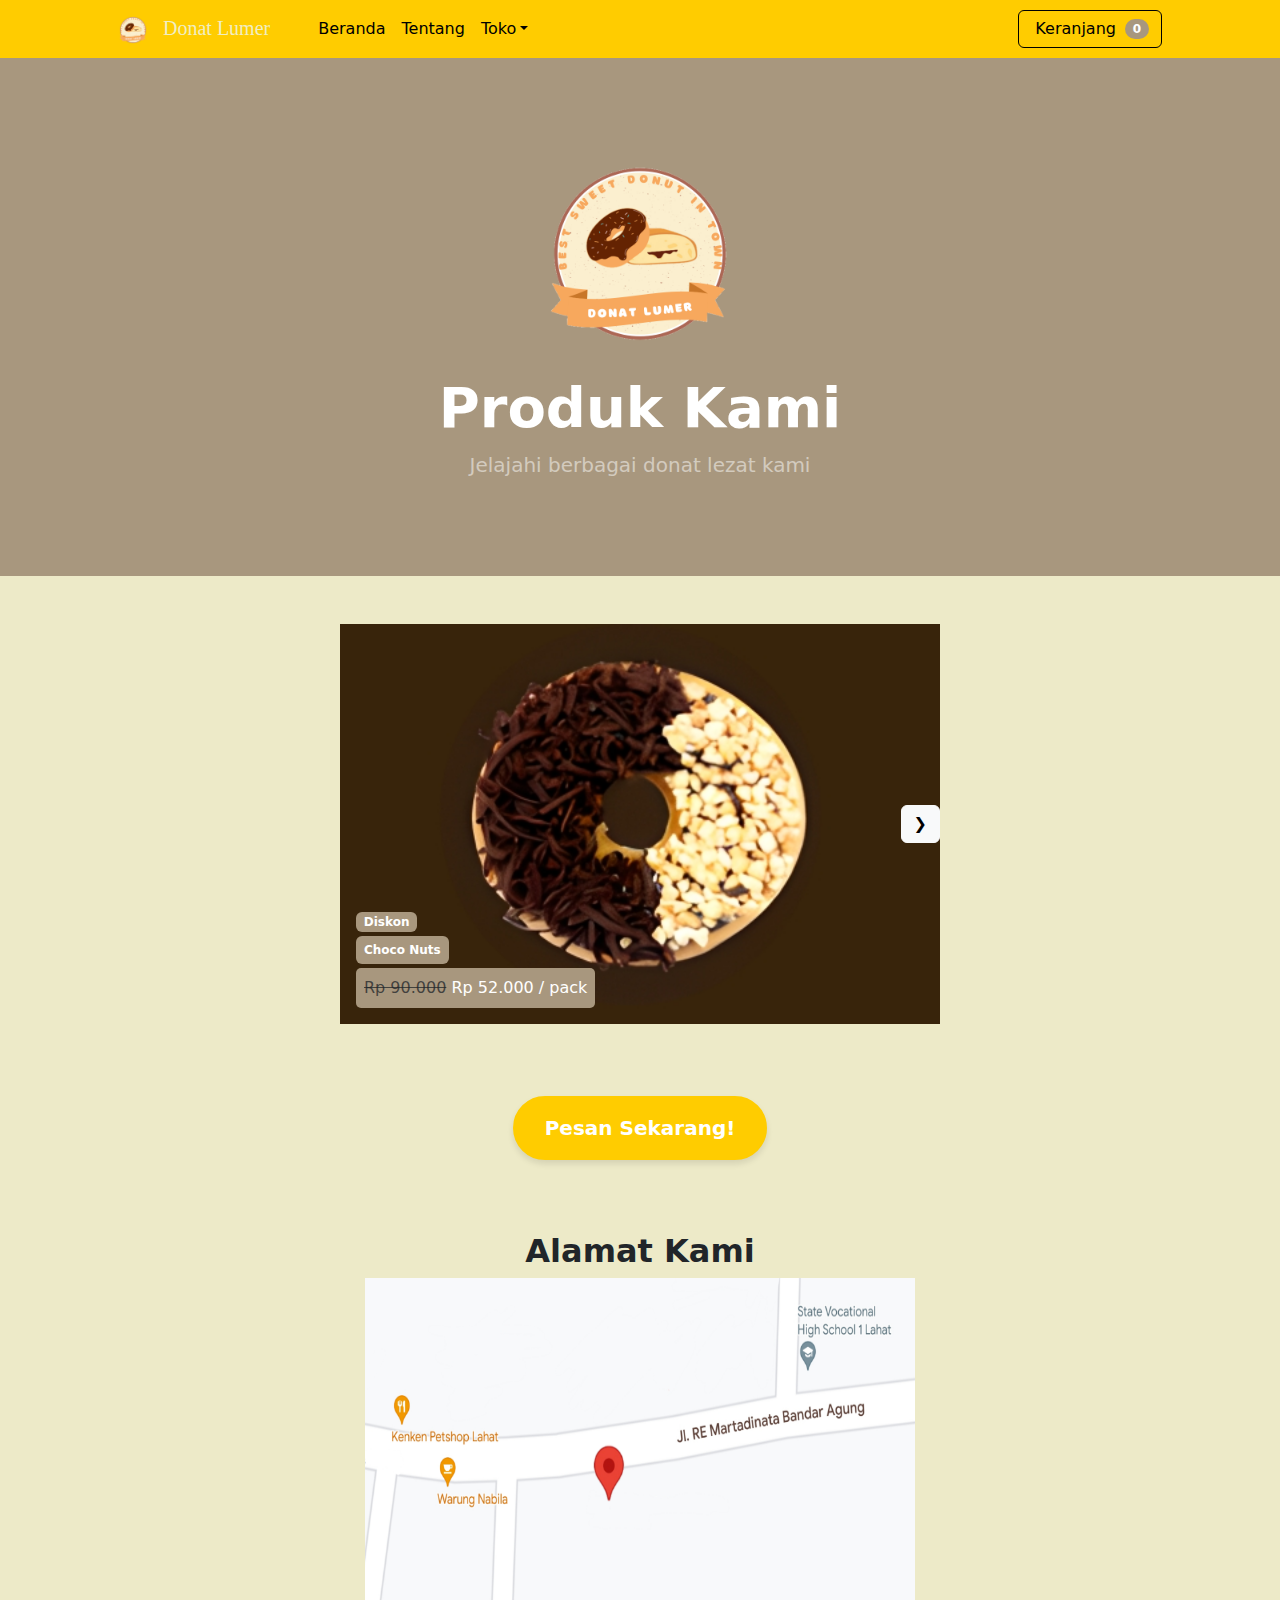
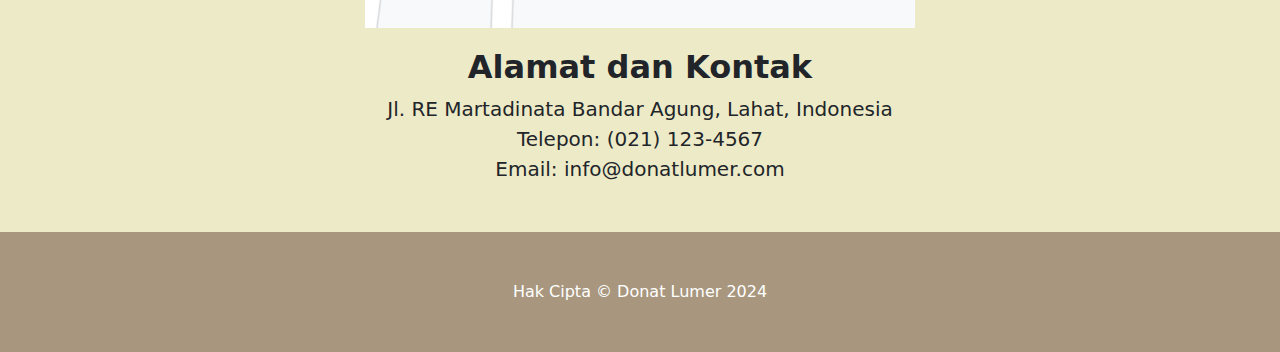
==== commit a4540885: "Update index.html" ====
--- a/index.html
+++ b/index.html
@@ -215,5 +215,42 @@
 
         document.addEventListener('DOMContentLoaded', updateCartCount);
     </script>
+	<script>
+		let slideIndex = 0;
+
+		function showSlides(index) {
+			const slides = document.querySelectorAll('.slides .slide');
+			if (index >= slides.length) {
+				slideIndex = 0;
+			}
+			if (index < 0) {
+				slideIndex = slides.length - 1;
+			}
+
+			slides.forEach((slide, i) => {
+				slide.classList.remove('active');
+				if (i === slideIndex) {
+					slide.classList.add('active');
+				}
+			});
+		}
+
+		function slideNext() {
+			slideIndex++;
+			showSlides(slideIndex);
+		}
+
+		function slidePrev() {
+			slideIndex--;
+			showSlides(slideIndex);
+		}
+
+		document.addEventListener('DOMContentLoaded', function() {
+			showSlides(slideIndex);
+			setInterval(() => {
+				slideNext();
+			}, 3000); // Change slide every 3 seconds
+		});
+	</script
 </body>
 </html>
--- a/css/styles.css
+++ b/css/styles.css
@@ -924,3 +924,66 @@
     padding-left: 3rem !important;
   }
 }
+
+.slider {
+    position: relative;
+    width: 100%;
+    max-width: 600px;
+    margin: auto;
+    overflow: hidden;
+}
+
+.slides {
+    display: flex;
+    transition: transform 0.5s ease-in-out;
+}
+
+.slides img {
+    width: 100%;
+    height: auto;
+}
+
+.prev, .next {
+    position: absolute;
+    top: 50%;
+    transform: translateY(-50%);
+    background-color: rgba(0, 0, 0, 0.5);
+    color: white;
+    border: none;
+    padding: 10px;
+    cursor: pointer;
+}
+
+.prev {
+    left: 0;
+}
+
+.next {
+    right: 0;
+}
+
+.slides {
+    position: relative;
+    height: 400px;
+    overflow: hidden;
+}
+
+.slides .slide {
+    position: absolute;
+    width: 100%;
+    opacity: 0;
+    transition: opacity 1s ease-in-out;
+}
+
+.slides .slide.active {
+    opacity: 1;
+}
+
+.badge, .price {
+    background-color: rgba(0, 0, 0, 0.7);
+    color: white;
+    padding: 5px;
+    border-radius: 5px;
+    font-size: 1rem;
+}
+
